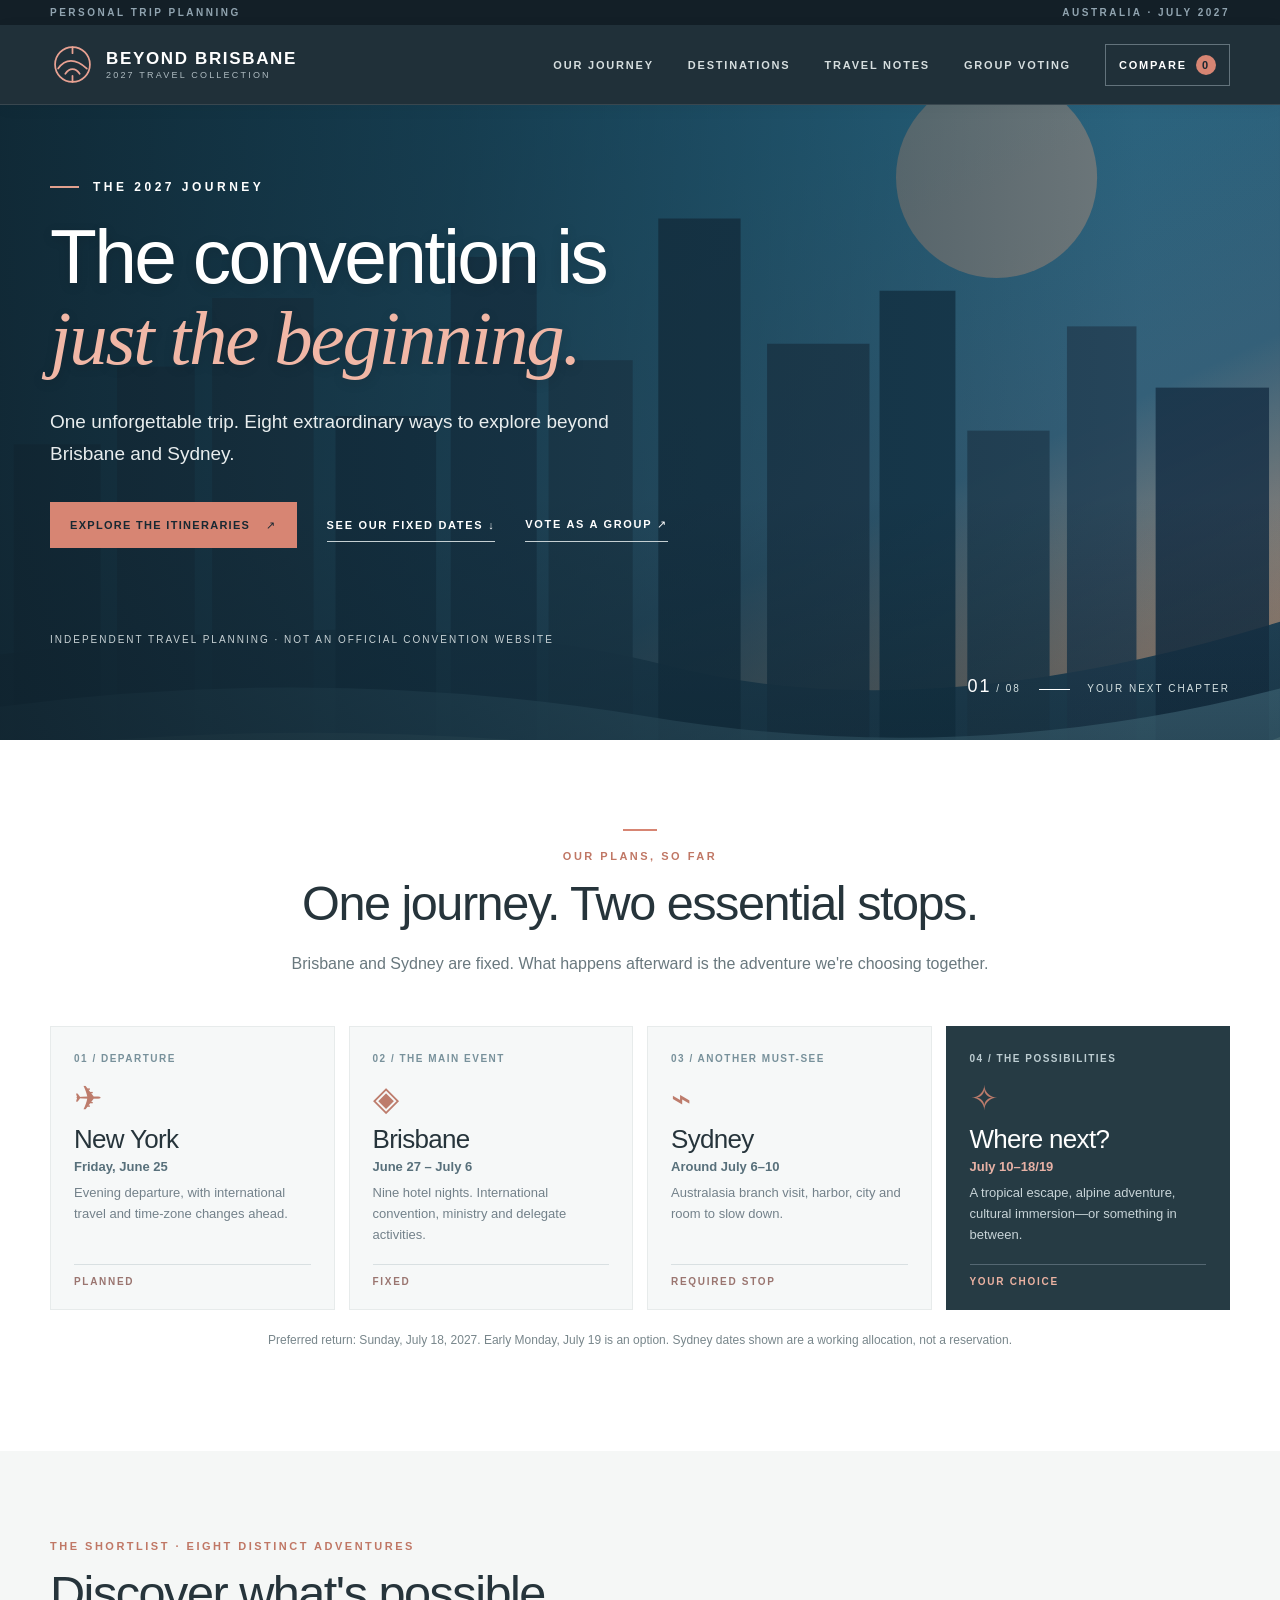
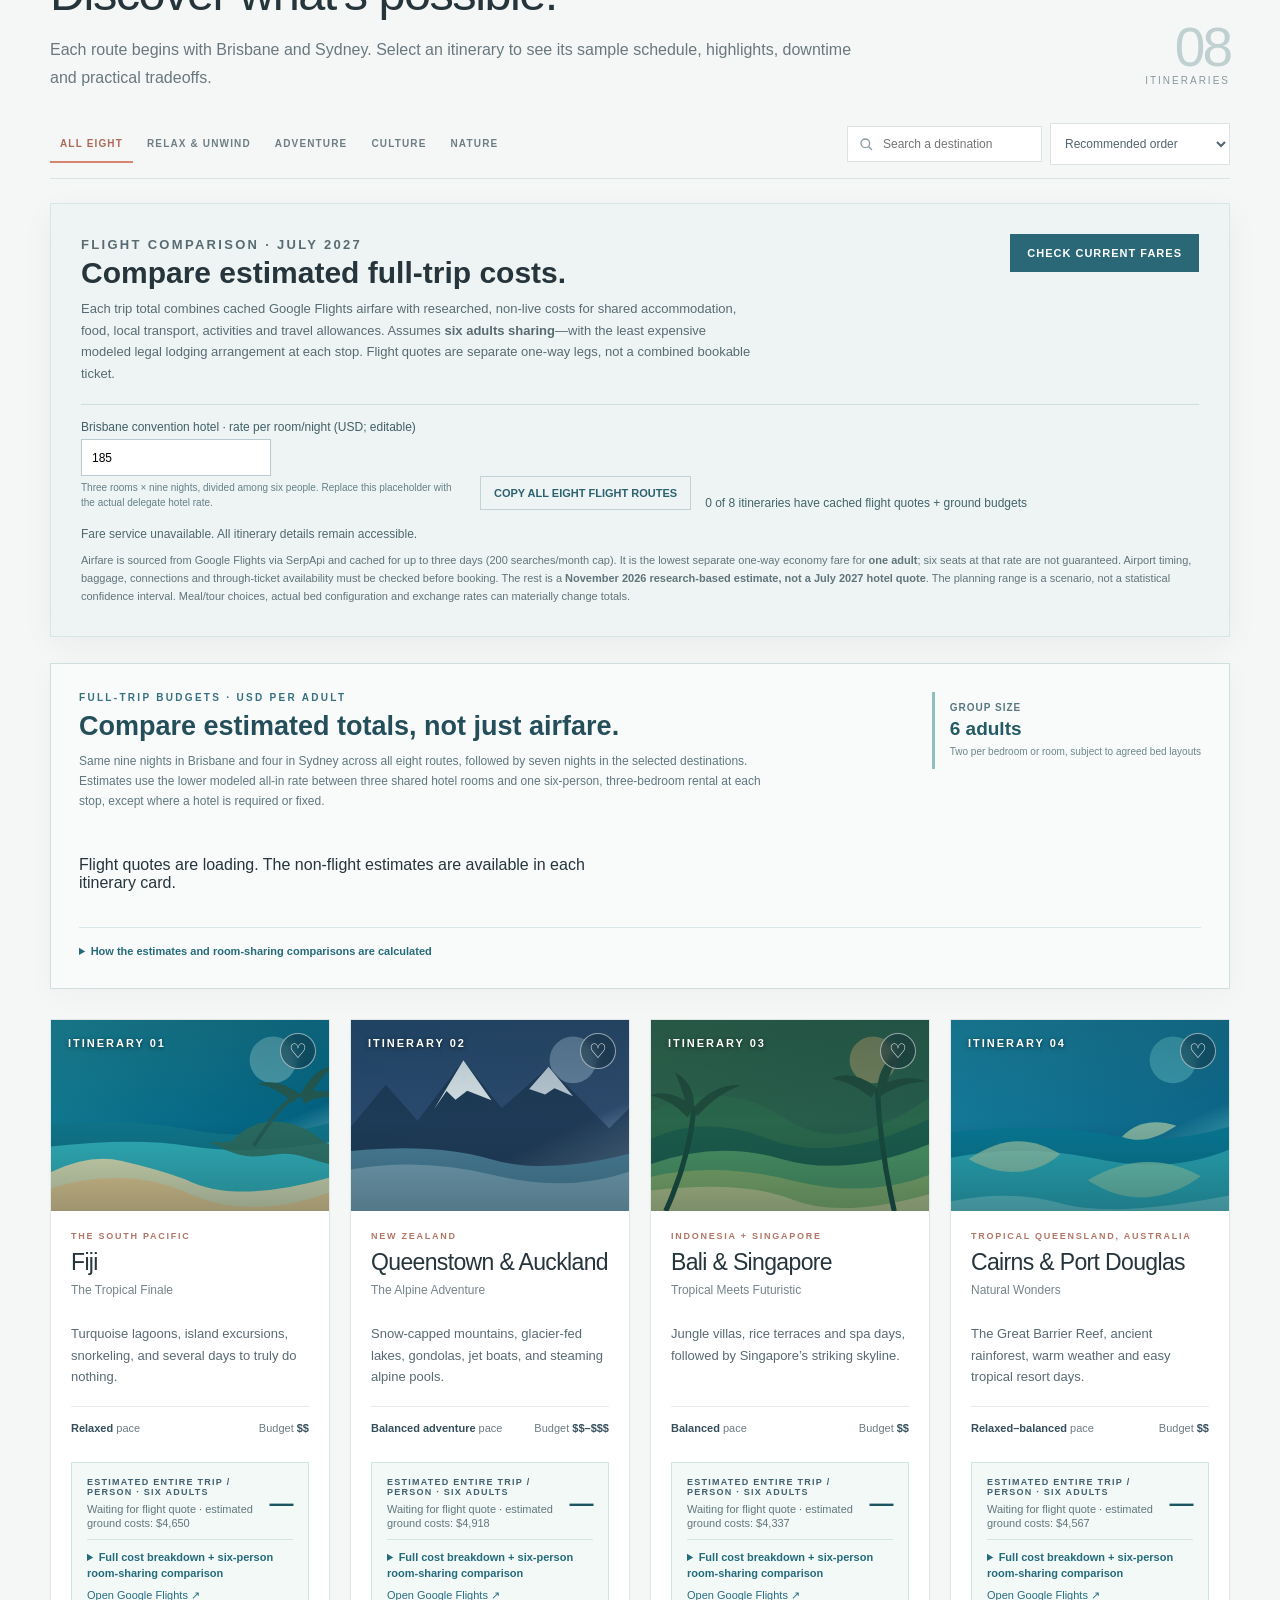
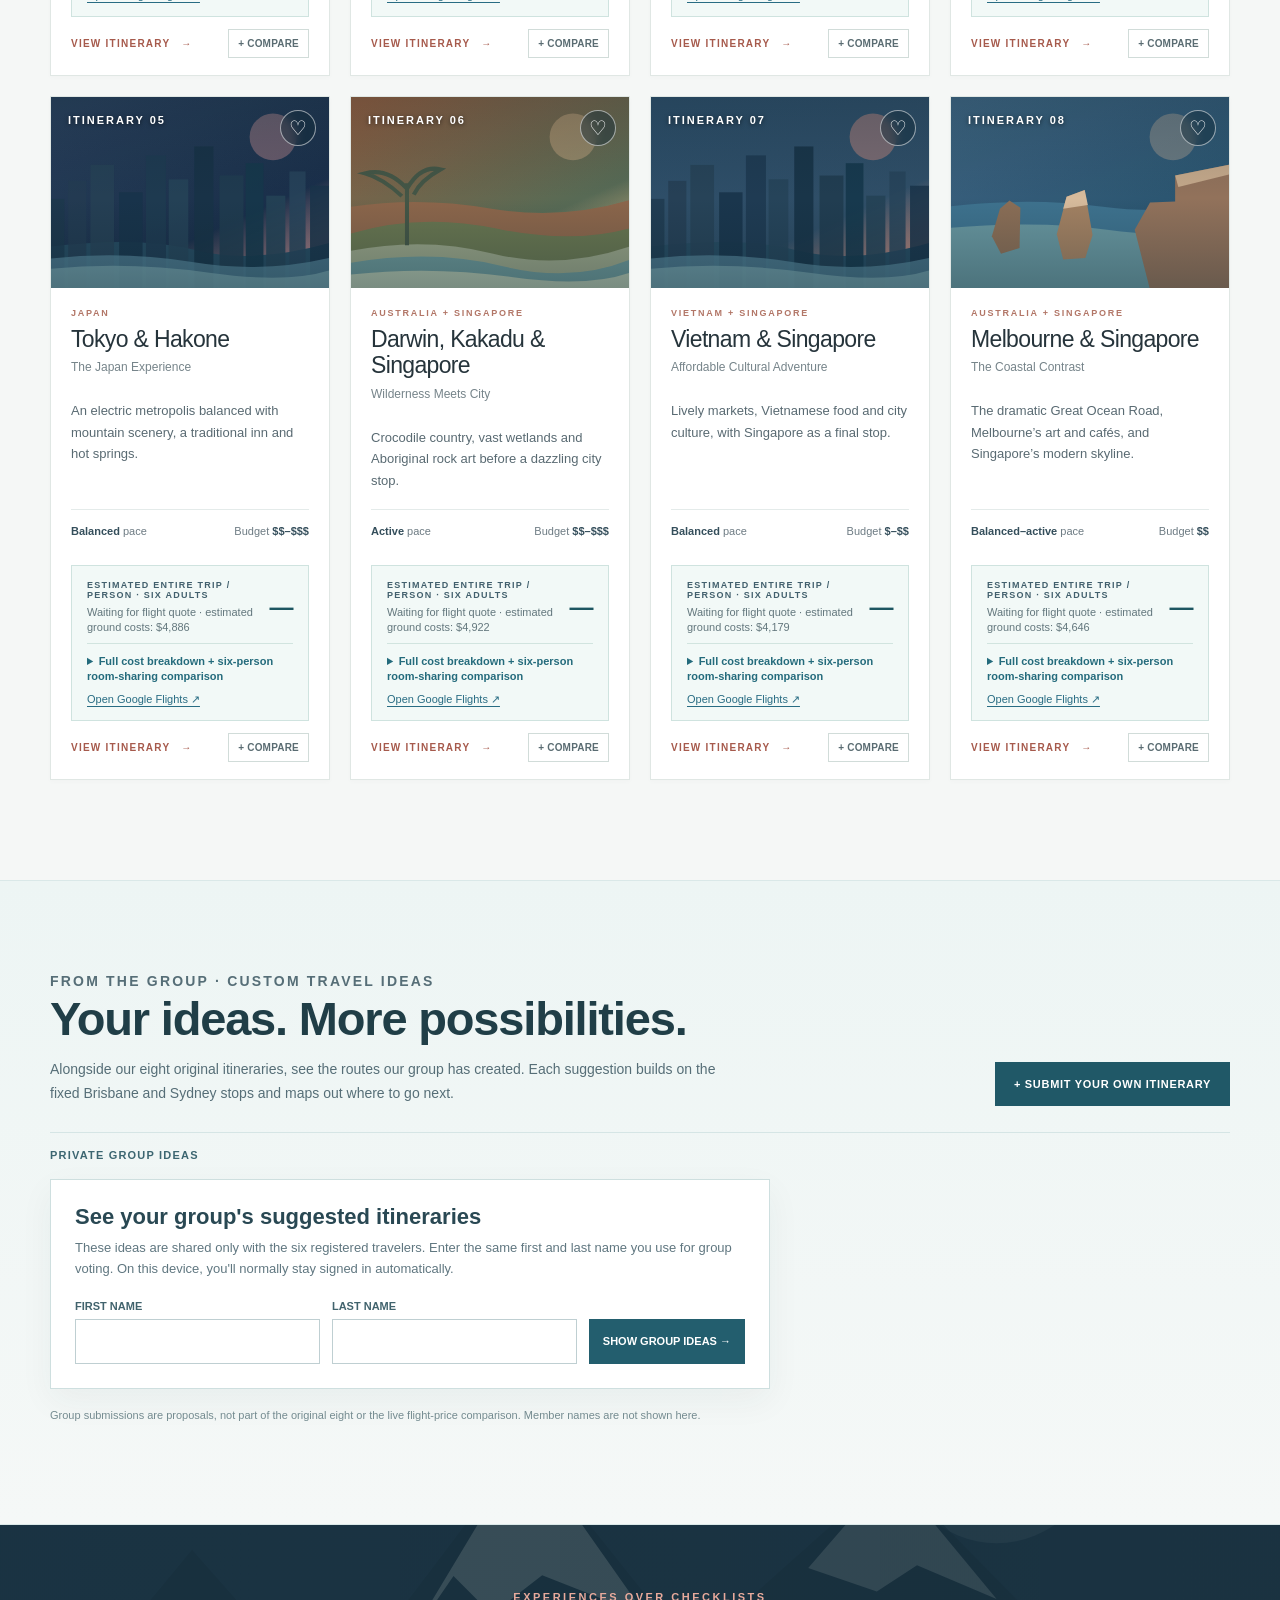
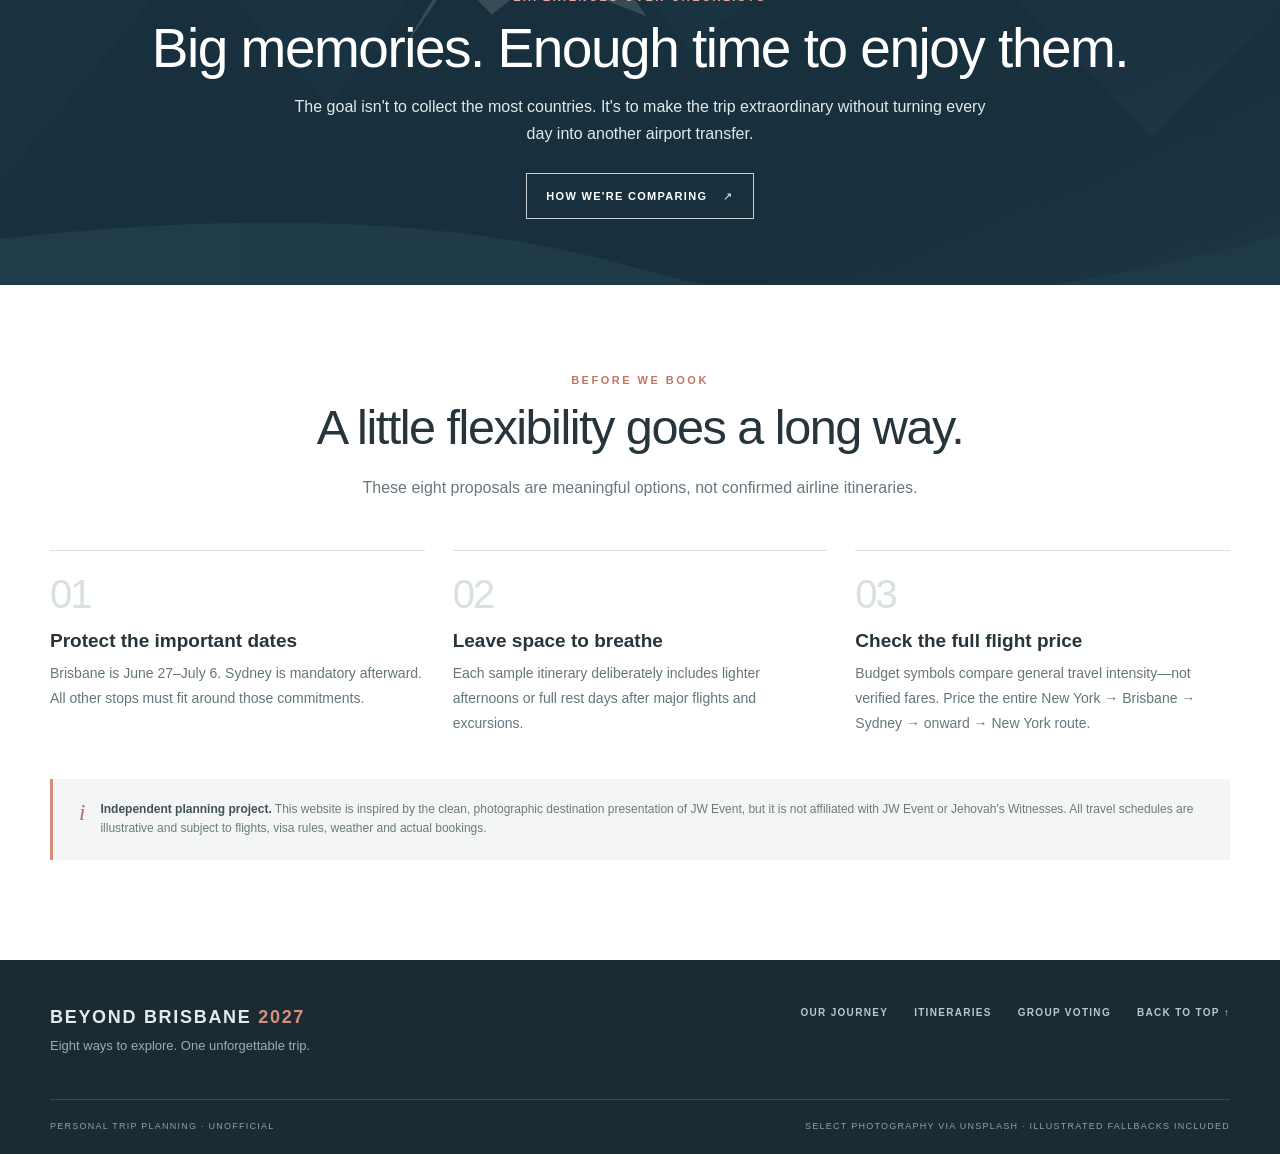
==== index.html @ 214b9e44 "Add complete trip totals to comparison and detail views, align accommodation assumptions" ====
<!doctype html>
<html lang="en">
<head>
  <meta charset="utf-8" />
  <meta name="viewport" content="width=device-width, initial-scale=1" />
  <meta name="description" content="Eight possible post-convention adventures for our Brisbane and Sydney 2027 trip." />
  <meta name="theme-color" content="#213039" />
  <title>Beyond Brisbane 2027 — Eight Ways to Explore</title>
  <style>
:root{--ink:#26343b;--ink2:#51616a;--muted:#72818a;--white:#fff;--cream:#f7f8f6;--line:#dfe5e4;--dark:#203039;--accent:#d78573;--accent-dark:#bd6b5b;--teal:#32758a;--shadow:0 12px 44px rgba(21,40,48,.09);font-family:'Segoe UI',Inter,Arial,sans-serif;color:var(--ink);background:#fff;font-size:16px;font-synthesis:none}
*,*::before,*::after{box-sizing:border-box}html{scroll-behavior:smooth;scroll-padding-top:100px}body{margin:0;min-width:320px}button,input,select{font:inherit}button{cursor:pointer}a{color:inherit;text-decoration:none}img{max-width:100%;display:block}button:focus-visible,a:focus-visible,input:focus-visible,select:focus-visible{outline:3px solid #f1b892;outline-offset:3px}button:disabled{cursor:not-allowed;opacity:.4}[hidden]{display:none!important}.sr-only{position:absolute;width:1px;height:1px;overflow:hidden;clip:rect(0,0,0,0);white-space:nowrap}.wrap{width:min(1180px,calc(100% - 72px));margin-inline:auto}.skip-link{position:absolute;left:-9999px;top:10px;z-index:200;padding:10px 16px;background:#fff}.skip-link:focus{left:16px}.eyebrow-bar{background:#131f27;color:#91a4b0;font-size:10px;letter-spacing:2.5px;font-weight:700;padding:7px max(36px,calc((100vw - 1180px)/2));display:flex;justify-content:space-between}.site-header{position:sticky;top:0;z-index:20;background:var(--dark);color:#fff;border-bottom:1px solid #ffffff1c;box-shadow:0 3px 15px #0000000c}.header-inner{height:79px;display:flex;align-items:center;justify-content:space-between;gap:30px}.brand{display:flex;gap:12px;align-items:center;min-width:max-content}.brand-mark{height:44px;width:44px;display:grid;place-items:center}.brand-mark svg{width:41px;height:41px;stroke:#e8a192;stroke-width:1.7;fill:none;stroke-linecap:round}.brand-words{display:flex;flex-direction:column;gap:4px;line-height:1}.brand-words strong{font-size:17px;letter-spacing:1.65px;font-weight:600}.brand-words small{font-size:9px;color:#aebbc1;letter-spacing:2.2px}.main-nav{display:flex;align-items:center;gap:34px}.main-nav a,.nav-compare{font-size:11px;letter-spacing:1.8px;font-weight:700;color:#d6dedf;white-space:nowrap}.main-nav a:hover,.nav-compare:hover{color:#fff}.nav-compare{border:1px solid #63737c;background:transparent;padding:10px 13px;color:#fff;display:flex;gap:9px;align-items:center}.nav-bubble{border-radius:99px;background:#d78573;color:#1b2730;font-size:11px;min-width:20px;height:20px;display:grid;place-items:center;padding:0 4px}.mobile-nav-toggle{display:none}.hero{min-height:635px;position:relative;overflow:hidden;background:#154b61;color:#fff;isolation:isolate;display:flex;align-items:center}.hero-art{position:absolute;inset:0;z-index:-3;background-image:url('[data-uri]');background-size:cover;background-position:center 53%}.hero-art::after{content:'';position:absolute;inset:0;background-image:url('https://images.unsplash.com/photo-1523482580672-f109ba8cb9be?auto=format&fit=crop&w=2200&q=85');background-size:cover;background-position:center 52%;opacity:.8}.hero-dimmer{position:absolute;z-index:-1;inset:0;background:linear-gradient(90deg,rgba(15,34,45,.9) 0%,rgba(17,43,57,.72) 36%,rgba(17,43,57,.10) 89%),linear-gradient(0deg,rgba(8,25,34,.38),transparent 38%)}.hero-content{padding:64px 0 84px}.hero-kicker{font-size:12px;letter-spacing:3.5px;font-weight:700;color:#fff;display:flex;gap:14px;align-items:center;margin-bottom:22px}.kicker-line{width:29px;height:2px;background:#e1a08e}.hero h1{font-weight:300;font-size:clamp(49px,6vw,85px);letter-spacing:-2.7px;line-height:1.06;margin:0 0 26px;max-width:940px;text-shadow:0 3px 12px #0002}.hero h1 em{color:#f1b7a6;font-family:Georgia,serif;font-weight:400;letter-spacing:-2.1px}.hero-content>p{font-size:19px;line-height:1.7;max-width:560px;color:#e8edee;margin:0 0 32px}.hero-actions{display:flex;gap:30px;align-items:center;flex-wrap:wrap}.button{display:inline-flex;align-items:center;justify-content:center;gap:16px;border-radius:0;border:1px solid transparent;min-height:46px;padding:15px 19px;font-weight:700;font-size:11px;letter-spacing:1.3px;line-height:1.2;transition:background .2s,border .2s,transform .2s}.button:hover{transform:translateY(-2px)}.button-accent{background:var(--accent);color:#182832}.button-accent:hover{background:#efa695}.text-link{border-bottom:1px solid #c5d0d3;padding:10px 0;font-size:11px;letter-spacing:1.7px;font-weight:700}.text-link:hover{color:#f5b2a0;border-color:#f5b2a0}.hero-small{font-size:10px;letter-spacing:2px;color:#c7d1d4;margin-top:86px}.hero-index{position:absolute;bottom:43px;right:max(36px,calc((100vw - 1180px)/2));font-size:10px;letter-spacing:2px;color:#d6e2e3}.hero-index span:first-child{font-size:18px;color:#fff}.hero-dash{display:inline-block;width:31px;height:1px;background:#fff;vertical-align:middle;margin:0 13px}.section-pad{padding:89px 0 100px}.section-intro{text-align:left;max-width:730px}.section-intro-center{text-align:center;margin:0 auto 48px}.mini-rule{display:block;width:34px;height:2px;background:var(--accent);margin:0 auto 19px}.overline{font-size:11px;letter-spacing:2.5px;color:#c07765;font-weight:800;margin:0 0 14px}.section-intro h2,.section-head h2,.feature-band h2,.compare-modal-top h2{font-size:clamp(30px,3.8vw,49px);line-height:1.15;letter-spacing:-1.5px;font-weight:360;margin:0 0 18px}.section-intro>p:last-child,.section-lead{font-size:16px;line-height:1.75;color:#69787e;margin:0}.journey-section{background:#fff}.journey-grid{display:grid;grid-template-columns:repeat(4,minmax(0,1fr));gap:14px}.journey-card{padding:26px 23px 22px;background:#f6f8f8;border:1px solid #e7ebeb;min-height:256px;display:flex;flex-direction:column;align-items:flex-start;position:relative}.journey-card-open{background:#263b44;color:#fff;border-color:#263b44}.journey-step{font-size:10px;letter-spacing:1.5px;font-weight:800;color:#78919b}.journey-card-open .journey-step{color:#bdcdd2}.journey-icon{font-family:Georgia,serif;font-size:34px;font-weight:400;color:#bd7c6c;margin-top:18px;line-height:1}.journey-card h3{font-size:26px;font-weight:450;letter-spacing:-.7px;margin:8px 0 4px}.journey-date{font-weight:700;color:#58707b;font-size:13px;margin:0 0 9px!important}.journey-card-open .journey-date{color:#e7b1a5}.journey-card>p:not(.journey-date){font-size:13px;line-height:1.6;margin:0 0 19px;color:#73818a}.journey-card-open>p:not(.journey-date){color:#c7d3d7}.journey-label{border-top:1px solid #d9e0e2;width:100%;padding-top:11px;margin-top:auto;font-size:10px;letter-spacing:1.7px;color:#9a7570;font-weight:800}.journey-card-open .journey-label{border-color:#546772;color:#ebb2a2}.journey-footnote{font-size:12px;color:#78868b;text-align:center;margin:21px 0 0;line-height:1.6}.destinations-section{background:#f5f7f6}.section-head{display:flex;align-items:end;justify-content:space-between;gap:30px;margin-bottom:31px}.section-head>div:first-child{max-width:810px}.section-head h2{margin-bottom:15px}.section-count{min-width:120px;text-align:right;padding-bottom:6px;display:flex;flex-direction:column}.section-count strong{font-size:55px;color:#c0d0d1;line-height:1;font-weight:300;letter-spacing:-3px}.section-count span{font-size:10px;letter-spacing:2px;color:#87999d}.filter-toolbar{display:flex;align-items:center;justify-content:space-between;gap:20px;margin-bottom:24px;padding-bottom:13px;border-bottom:1px solid #dce4e3}.filter-tabs{display:flex;gap:4px;align-items:center;flex-wrap:wrap}.filter{background:transparent;border:0;border-bottom:2px solid transparent;padding:12px 10px;font-size:10px;color:#6e7e86;font-weight:800;letter-spacing:1.15px}.filter:hover{color:#263d49}.filter.is-active{color:#ad695a;border-color:var(--accent)}.toolbar-right{display:flex;gap:8px;align-items:center}.search-wrap{display:flex;align-items:center;gap:7px;background:#fff;border:1px solid #dce3e2;padding:9px 10px;min-width:185px}.search-wrap svg{width:16px;height:16px;stroke:#8a9da5;fill:none;stroke-width:2}.search-wrap input{min-width:0;width:150px;border:0;outline:0;background:transparent;font-size:12px;color:#3d505b}.sort-wrap select{padding:12px 25px 12px 10px;border:1px solid #dce3e2;background:#fff;color:#52646d;font-size:12px;max-width:180px}.itinerary-grid{display:grid;grid-template-columns:repeat(4,minmax(0,1fr));gap:20px}.itinerary-card{border:1px solid #e0e7e4;background:#fff;box-shadow:0 2px 5px #26343b05;display:flex;flex-direction:column;transition:transform .22s,box-shadow .22s}.itinerary-card:hover{transform:translateY(-4px);box-shadow:var(--shadow)}.card-media{position:relative;height:191px;overflow:hidden;background:#31586c;cursor:pointer}.card-media img{width:100%;height:100%;object-fit:cover;transition:transform .55s}.itinerary-card:hover .card-media img{transform:scale(1.065)}.card-media::after{content:'';position:absolute;inset:0;background:linear-gradient(180deg,rgba(13,34,44,.20),transparent 53%,rgba(11,34,44,.3));pointer-events:none}.card-no{position:absolute;top:17px;left:17px;z-index:1;color:#fff;font-size:11px;letter-spacing:2px;font-weight:800;text-shadow:0 1px 4px #0009}.favorite-btn{position:absolute;z-index:2;top:13px;right:13px;width:36px;height:36px;border:1px solid #fff8;background:#142d3a70;color:#fff;display:grid;place-items:center;border-radius:50%;font-size:20px;line-height:1;backdrop-filter:blur(5px)}.favorite-btn:hover,.favorite-btn.is-fav{background:#d78573;color:#1c3037;border-color:#d78573}.card-body{padding:20px 20px 17px;flex:1;display:flex;flex-direction:column}.card-overline{font-size:9px;letter-spacing:1.75px;color:#b27667;font-weight:800;margin:0 0 8px}.card-body h3{font-size:23px;line-height:1.15;letter-spacing:-.65px;font-weight:500;margin:0 0 8px}.card-subtitle{font-size:12px;color:#76848a;margin:0 0 13px;min-height:27px}.card-desc{font-size:13px;line-height:1.65;color:#596a72;margin:0 0 18px;flex:1}.card-meta{display:flex;gap:10px;justify-content:space-between;align-items:center;border-top:1px solid #e4ebea;padding-top:15px;margin-bottom:16px;color:#6d7b83;font-size:11px}.card-meta strong{color:#344e5b}.card-bottom{display:flex;justify-content:space-between;gap:8px;align-items:center}.card-open{border:0;background:transparent;color:#a65a4c;font-size:10px;letter-spacing:1.25px;font-weight:800;padding:7px 0;text-align:left}.card-open span{display:inline-block;margin-left:7px;transition:transform .2s}.card-open:hover span{transform:translateX(4px)}.card-compare{background:transparent;border:1px solid #d1dcd9;padding:8px 9px;color:#5a6c72;font-size:10px;font-weight:750;letter-spacing:.2px}.card-compare.is-selected{background:#2b6874;border-color:#2b6874;color:#fff}.empty-state{padding:70px 20px;text-align:center;background:#fff}.empty-state h3{font-weight:500;font-size:24px}.empty-state p{color:#6c7a80}.button-outline-dark{border-color:#78909a;background:transparent;color:#243c45}.feature-band{background:#284653;position:relative;isolation:isolate;color:#fff;min-height:342px;display:flex;align-items:center;text-align:center;overflow:hidden}.feature-band::before{content:'';position:absolute;inset:0;z-index:-1;background-image:linear-gradient(90deg,rgba(23,46,57,.82),rgba(23,46,57,.85)),url('[data-uri]');background-size:cover;background-position:center 55%}.feature-band-inner{padding:66px 0}.feature-band .overline{color:#e8aa9c}.feature-band h2{font-size:clamp(32px,4.8vw,55px);margin-bottom:13px}.feature-band p:not(.overline){font-size:16px;line-height:1.7;color:#dfebeb;max-width:700px;margin:0 auto 26px}.button-outline-white{background:transparent;border-color:#c6d0d4;color:#fff}.button-outline-white:hover{background:#ffffff20}.planning-section{background:#fff}.planning-grid{display:grid;grid-template-columns:repeat(3,1fr);gap:28px;margin-bottom:42px}.planning-grid article{border-top:1px solid #d5e0df;padding-top:21px}.planning-no{font-size:40px;color:#d8e1e0;letter-spacing:-2px;font-weight:300}.planning-grid h3{font-size:19px;font-weight:600;margin:13px 0 9px}.planning-grid p{font-size:14px;line-height:1.8;color:#64767c;margin:0}.note-strip{background:#f4f6f5;padding:21px 26px;display:flex;align-items:flex-start;gap:15px;border-left:3px solid #d58d7d}.note-symbol{font-family:Georgia,serif;font-style:italic;font-size:23px;color:#ad7167}.note-strip p{margin:0;color:#6a7b7d;font-size:12px;line-height:1.65}.note-strip strong{color:#40515a}.site-footer{background:#1c2a32;color:#e2ecee;padding:47px 0 19px}.footer-inner{display:flex;justify-content:space-between;gap:20px;align-items:start;padding-bottom:46px}.footer-inner strong{font-size:18px;letter-spacing:1.7px}.footer-inner strong span{color:#d78f7d}.footer-inner p{color:#9aaeb7;font-size:13px;margin:10px 0 0}.footer-inner>div:last-child{display:flex;gap:26px;align-items:center}.footer-inner a{color:#b9c8ce;font-size:10px;letter-spacing:1.3px;font-weight:700}.footer-inner a:hover{color:#fff}.footer-bottom{border-top:1px solid #3b4a51;padding-top:19px;display:flex;justify-content:space-between;gap:15px;color:#8da2ad;font-size:9px;letter-spacing:1.25px;line-height:1.7}.compare-dock{position:fixed;z-index:15;bottom:0;left:0;right:0;background:#20313b;box-shadow:0 -7px 30px #0002;color:#fff}.compare-dock-inner{min-height:77px;display:flex;align-items:center;justify-content:space-between;gap:20px}.compare-dock-inner>div:first-child{display:flex;flex-direction:column;gap:5px}.compare-dock-label{font-size:9px;letter-spacing:1.5px;color:#aec4cd;font-weight:800}.compare-dock-inner strong{font-size:15px;font-weight:550}.compare-dock-actions{display:flex;align-items:center;gap:16px}.dock-clear{background:transparent;border:0;color:#d3dfe4;font-size:11px;letter-spacing:1.4px;font-weight:700}.compare-dock .button{min-height:42px}.modal-backdrop{position:fixed;inset:0;z-index:40;background:rgba(9,23,31,.81);display:flex;align-items:center;justify-content:center;padding:26px;backdrop-filter:blur(4px)}body.modal-open{overflow:hidden}.detail-modal,.comparison-modal{background:#fff;width:min(975px,100%);max-height:min(92vh,960px);overflow:auto;box-shadow:0 20px 90px #0006;scrollbar-color:#a3b7b9 #eef2f2}.detail-hero{height:275px;position:relative;background:#233e50;overflow:hidden;color:#fff}.detail-hero img{height:100%;width:100%;object-fit:cover}.detail-hero::after{content:'';position:absolute;inset:0;background:linear-gradient(0deg,rgba(13,35,44,.85),rgba(13,35,44,.14) 65%)}.detail-hero-text{position:absolute;bottom:29px;left:35px;right:40px;z-index:1}.detail-hero-text p{margin:0 0 10px;font-size:11px;letter-spacing:2.3px;font-weight:700;color:#dba89a}.detail-hero-text h2{font-weight:400;font-size:clamp(34px,5vw,49px);line-height:1.1;margin:0}.icon-button{width:42px;height:42px;border:0;background:#223a46;color:#fff;font-size:29px;display:grid;place-items:center;line-height:1}.detail-close{position:absolute;right:20px;top:20px;z-index:2;background:#213844be}.detail-inner{padding:34px 39px 39px}.detail-kicker{display:flex;align-items:center;gap:12px;color:#687c84;letter-spacing:1.5px;font-size:11px;font-weight:700;margin-bottom:12px}.detail-kicker span{color:#b87363}.detail-intro{font-size:16px;line-height:1.8;color:#52636b;max-width:780px;margin:0 0 23px}.detail-stats{display:grid;grid-template-columns:repeat(4,minmax(0,1fr));gap:0;border-top:1px solid #dfe6e5;border-bottom:1px solid #dfe6e5;margin-bottom:28px}.detail-stat{padding:17px 11px 17px 0;border-right:1px solid #dfe6e5}.detail-stat:not(:first-child){padding-left:18px}.detail-stat:last-child{border:0}.detail-stat small{font-size:10px;letter-spacing:1.2px;color:#718087;display:block;margin-bottom:7px;font-weight:750}.detail-stat strong{font-size:14px;font-weight:600}.detail-section-title{font-size:22px;font-weight:500;margin:32px 0 17px}.detail-schedule{display:flex;flex-direction:column;gap:0;border-top:1px solid #e7edeb}.detail-day{display:grid;grid-template-columns:155px 1fr;gap:25px;padding:15px 0;border-bottom:1px solid #e7edeb;align-items:start}.detail-day span{font-size:13px;color:#b07868;font-weight:700}.detail-day p{font-size:14px;color:#5c6c74;margin:0;line-height:1.65}.detail-columns{display:grid;grid-template-columns:1fr 1fr;gap:28px}.detail-columns h4{font-size:13px;letter-spacing:1.4px;color:#44616a;margin:0 0 12px}.detail-columns ul{padding-left:18px;margin:0;color:#64757a;font-size:13px;line-height:1.75}.detail-actions{border-top:1px solid #e4ebe9;margin-top:28px;padding-top:23px;display:flex;flex-wrap:wrap;align-items:center;gap:12px}.detail-secondary{border:1px solid #b7c8ca;color:#46606a;background:#fff}.detail-disclaimer{font-size:11px;line-height:1.55;color:#829197;margin:18px 0 0}.comparison-modal{padding:30px 35px 35px;max-width:1050px}.compare-modal-top{display:flex;justify-content:space-between;align-items:start;gap:20px;margin-bottom:15px}.compare-modal-top h2{font-size:35px}.comparison-scroll{overflow-x:auto}.comparison-table{border-collapse:collapse;width:100%;table-layout:fixed;min-width:490px}.comparison-table th,.comparison-table td{border-bottom:1px solid #dde6e5;text-align:left;padding:14px;vertical-align:top}.comparison-table th{background:#edf3f3;font-size:13px}.comparison-table td{color:#5e7178;font-size:13px;line-height:1.6}.comparison-table td:first-child,.comparison-table th:first-child{width:150px;font-weight:700;color:#425761}.comparison-table th:not(:first-child){font-size:17px;color:#324a56;font-weight:600}.comparison-table .compare-thumb{display:block;width:100%;height:95px;object-fit:cover;margin-bottom:10px}.comparison-hint{color:#6a7b82;line-height:1.7;font-size:14px}.compare-modal-actions{display:flex;gap:12px;flex-wrap:wrap;margin-top:24px}.toast{position:fixed;z-index:100;bottom:24px;right:24px;background:#243c47;color:#fff;padding:14px 18px;box-shadow:0 8px 35px #0003;font-size:13px;opacity:0;transform:translateY(15px);pointer-events:none;transition:opacity .2s,transform .2s;max-width:320px}.toast.is-visible{opacity:1;transform:translateY(0)}
@media(max-width:1200px){.itinerary-grid{grid-template-columns:repeat(3,minmax(0,1fr))}.main-nav{gap:20px}.filter-toolbar{align-items:flex-start;flex-direction:column}.toolbar-right{width:100%}.search-wrap{flex:1}.search-wrap input{width:100%}}
@media(max-width:860px){.wrap{width:min(100% - 40px,1180px)}.eyebrow-bar{padding-inline:20px}.header-inner{height:69px}.brand-words strong{font-size:14px}.brand-words small{font-size:8px}.mobile-nav-toggle{display:flex;border:1px solid #546772;background:transparent;flex-direction:column;gap:5px;padding:11px}.mobile-nav-toggle span{display:block;width:21px;height:2px;background:#fff}.main-nav{display:none;position:absolute;top:69px;left:0;right:0;padding:18px 20px 23px;background:#23343e;box-shadow:0 15px 25px #0003;align-items:stretch;flex-direction:column;gap:0}.main-nav.is-open{display:flex}.main-nav a,.main-nav button{padding:17px 11px;border-bottom:1px solid #ffffff25;text-align:left}.nav-compare{display:block;border:0;border-bottom:1px solid #ffffff25}.nav-bubble{display:inline-grid;margin-left:7px}.hero{min-height:590px}.hero-small{margin-top:50px}.hero-index{display:none}.journey-grid{grid-template-columns:repeat(2,1fr)}.itinerary-grid{grid-template-columns:repeat(2,minmax(0,1fr))}.planning-grid{gap:17px}.planning-grid article{padding-right:9px}.footer-inner{flex-direction:column;gap:30px}.footer-inner>div:last-child{gap:20px}}
@media(max-width:580px){.wrap{width:calc(100% - 32px)}.eyebrow-bar{font-size:8px;letter-spacing:1.3px;padding-inline:16px}.site-header .brand-mark{height:37px;width:37px}.brand-mark svg{width:36px;height:36px}.brand-words strong{font-size:13px;letter-spacing:.9px}.brand-words small{font-size:7px;letter-spacing:1.45px}.hero{min-height:605px}.hero-content{padding:58px 0 68px}.hero h1{font-size:51px;letter-spacing:-1.8px}.hero h1 em{letter-spacing:-1.7px}.hero-content>p{font-size:16px}.hero-actions{align-items:flex-start;flex-direction:column;gap:15px}.hero-small{font-size:9px;line-height:1.5;margin-top:48px}.section-pad{padding:65px 0 75px}.journey-grid{grid-template-columns:1fr;gap:10px}.journey-card{min-height:0;padding:22px}.journey-icon{margin-top:9px}.journey-label{margin-top:12px}.section-head{align-items:start}.section-count{min-width:auto}.section-count strong{font-size:38px}.section-count span{font-size:8px}.section-intro h2,.section-head h2{font-size:34px}.filter-tabs{gap:0}.filter{padding:12px 8px;font-size:9px}.toolbar-right{flex-direction:column;align-items:stretch}.sort-wrap select{max-width:none;width:100%}.itinerary-grid{grid-template-columns:1fr;gap:15px}.card-media{height:232px}.card-body{padding:21px}.feature-band{min-height:320px}.feature-band h2{font-size:35px}.planning-grid{grid-template-columns:1fr;gap:18px}.footer-bottom{flex-direction:column}.compare-dock-inner{min-height:84px}.compare-dock-inner strong{font-size:12px}.compare-dock .button{font-size:10px;padding:10px 9px;min-height:42px}.dock-clear{font-size:9px}.compare-dock-actions{gap:8px}.modal-backdrop{padding:0}.detail-modal,.comparison-modal{max-height:100dvh;height:100dvh;width:100%}.detail-hero{height:252px}.detail-hero-text{bottom:20px;left:20px;right:20px}.detail-inner{padding:24px 20px 55px}.detail-stats{grid-template-columns:repeat(2,1fr)}.detail-stat:nth-child(2){border-right:0}.detail-stat:nth-child(-n+2){border-bottom:1px solid #dfe6e5}.detail-stat:nth-child(3){padding-left:0}.detail-day{grid-template-columns:100px 1fr;gap:12px}.detail-columns{grid-template-columns:1fr}.comparison-modal{padding:23px 16px}.compare-modal-top h2{font-size:29px}.footer-inner>div:last-child{flex-wrap:wrap}}
@media(prefers-reduced-motion:reduce){*,*::before,*::after{scroll-behavior:auto!important;transition:none!important;animation:none!important}}

  </style>

<link rel="stylesheet" href="flight-prices.css?v=2" />
  <link rel="stylesheet" href="community-itineraries.css?v=1" />
</head>
<body>
  <a class="skip-link" href="#itineraries">Skip to itineraries</a>
  <div class="eyebrow-bar"><span>PERSONAL TRIP PLANNING</span><span>AUSTRALIA · JULY 2027</span></div>
  <header class="site-header" id="top">
    <div class="header-inner wrap">
      <a href="#top" class="brand" aria-label="Beyond Brisbane home">
        <span class="brand-mark" aria-hidden="true"><svg viewBox="0 0 40 40"><circle cx="20" cy="20" r="17"/><path d="M6 24c7-10 17-10 28 0M13 29c4-6 10-6 14 0"/><path d="M20 3v6M20 31v6"/></svg></span>
        <span class="brand-words"><strong>BEYOND BRISBANE</strong><small>2027 TRAVEL COLLECTION</small></span>
      </a>
      <button class="mobile-nav-toggle" id="navToggle" aria-expanded="false" aria-controls="mainNav" aria-label="Open navigation"><span></span><span></span><span></span></button>
      <nav class="main-nav" id="mainNav" aria-label="Main navigation">
        <a href="#journey">OUR JOURNEY</a>
        <a href="#itineraries">DESTINATIONS</a>
        <a href="#planning">TRAVEL NOTES</a>
        <a href="group.html">GROUP VOTING</a>
        <button class="nav-compare" id="headerCompare" type="button" aria-label="Open itinerary comparison">COMPARE <span class="nav-bubble" id="navCount">0</span></button>
      </nav>
    </div>
  </header>

  <main>
    <section class="hero" aria-labelledby="hero-title">
      <div class="hero-art" aria-hidden="true"></div>
      <div class="hero-dimmer" aria-hidden="true"></div>
      <div class="hero-content wrap">
        <div class="hero-kicker"><span class="kicker-line"></span> THE 2027 JOURNEY</div>
        <h1 id="hero-title">The convention is<br/><em>just the beginning.</em></h1>
        <p>One unforgettable trip. Eight extraordinary ways to explore beyond Brisbane and Sydney.</p>
        <div class="hero-actions"><a class="button button-accent" href="#itineraries">EXPLORE THE ITINERARIES <span aria-hidden="true">↗</span></a><a class="text-link" href="#journey">SEE OUR FIXED DATES <span aria-hidden="true">↓</span></a><a class="text-link" href="group.html">VOTE AS A GROUP <span aria-hidden="true">↗</span></a></div>
        <div class="hero-small">INDEPENDENT TRAVEL PLANNING · NOT AN OFFICIAL CONVENTION WEBSITE</div>
      </div>
      <div class="hero-index" aria-hidden="true"><span>01</span> / 08 <span class="hero-dash"></span> YOUR NEXT CHAPTER</div>
    </section>

    <section class="journey-section section-pad" id="journey" aria-labelledby="journey-title">
      <div class="wrap">
        <div class="section-intro section-intro-center"><span class="mini-rule"></span><p class="overline">OUR PLANS, SO FAR</p><h2 id="journey-title">One journey. Two essential stops.</h2><p>Brisbane and Sydney are fixed. What happens afterward is the adventure we're choosing together.</p></div>
        <div class="journey-grid">
          <article class="journey-card is-fixed"><span class="journey-step">01 / DEPARTURE</span><div class="journey-icon">✈</div><h3>New York</h3><p class="journey-date">Friday, June 25</p><p>Evening departure, with international travel and time-zone changes ahead.</p><span class="journey-label">PLANNED</span></article>
          <article class="journey-card is-fixed"><span class="journey-step">02 / THE MAIN EVENT</span><div class="journey-icon">◈</div><h3>Brisbane</h3><p class="journey-date">June 27 – July 6</p><p>Nine hotel nights. International convention, ministry and delegate activities.</p><span class="journey-label">FIXED</span></article>
          <article class="journey-card is-fixed"><span class="journey-step">03 / ANOTHER MUST-SEE</span><div class="journey-icon">⌁</div><h3>Sydney</h3><p class="journey-date">Around July 6–10</p><p>Australasia branch visit, harbor, city and room to slow down.</p><span class="journey-label">REQUIRED STOP</span></article>
          <article class="journey-card journey-card-open"><span class="journey-step">04 / THE POSSIBILITIES</span><div class="journey-icon">✧</div><h3>Where next?</h3><p class="journey-date">July 10–18/19</p><p>A tropical escape, alpine adventure, cultural immersion—or something in between.</p><span class="journey-label">YOUR CHOICE</span></article>
        </div>
        <p class="journey-footnote">Preferred return: Sunday, July 18, 2027. Early Monday, July 19 is an option. Sydney dates shown are a working allocation, not a reservation.</p>
      </div>
    </section>

    <section class="destinations-section section-pad" id="itineraries" aria-labelledby="destinations-title">
      <div class="wrap">
        <div class="section-head">
          <div><p class="overline">THE SHORTLIST · EIGHT DISTINCT ADVENTURES</p><h2 id="destinations-title">Discover what's possible.</h2><p class="section-lead">Each route begins with Brisbane and Sydney. Select an itinerary to see its sample schedule, highlights, downtime and practical tradeoffs.</p></div>
          <div class="section-count"><strong id="visibleCount">08</strong><span>ITINERARIES</span></div>
        </div>
        <div class="filter-toolbar" role="group" aria-label="Filter itineraries">
          <div class="filter-tabs" id="filterTabs">
            <button type="button" class="filter is-active" data-filter="all" aria-pressed="true">ALL EIGHT</button>
            <button type="button" class="filter" data-filter="relax" aria-pressed="false">RELAX & UNWIND</button>
            <button type="button" class="filter" data-filter="adventure" aria-pressed="false">ADVENTURE</button>
            <button type="button" class="filter" data-filter="culture" aria-pressed="false">CULTURE</button>
            <button type="button" class="filter" data-filter="nature" aria-pressed="false">NATURE</button>
          </div>
          <div class="toolbar-right"><label class="search-wrap"><span class="sr-only">Search itineraries</span><svg viewBox="0 0 24 24" aria-hidden="true"><circle cx="11" cy="11" r="6.5"/><path d="m16 16 5 5"/></svg><input id="searchInput" type="search" placeholder="Search a destination" autocomplete="off" /></label><label class="sort-wrap"><span class="sr-only">Sort itineraries</span><select id="sortSelect"><option value="recommended">Recommended order</option><option value="fare">Lowest airfare first</option><option value="total">Lowest total trip estimate first</option><option value="cost">Lower budget first</option><option value="pace">Most relaxed first</option><option value="alpha">A to Z</option></select></label></div>
        </div>
<section id="fareHub" class="bb-price-panel" aria-labelledby="fareHubTitle">
  <div class="bb-price-head">
   <div>
    <p class="bb-price-overline">Flight comparison · July 2027</p>
    <h3 id="fareHubTitle">Compare estimated full-trip costs.</h3>
    <p>Each trip total combines cached Google Flights airfare with researched, non-live costs for shared accommodation, food, local transport, activities and travel allowances. Assumes <strong>six adults sharing</strong>—with the least expensive modeled legal lodging arrangement at each stop. Flight quotes are separate one-way legs, not a combined bookable ticket.</p>
   </div>
   <button class="bb-refresh" id="bbRefresh" type="button">CHECK CURRENT FARES</button>
  </div>
  <div class="bb-price-controls">
    <label for="bbConventionRate">Brisbane convention hotel · rate per room/night (USD; editable)
      <input id="bbConventionRate" type="number" min="0" max="2500" step="5" value="185" aria-describedby="bbConventionHelp">
      <small id="bbConventionHelp">Three rooms × nine nights, divided among six people. Replace this placeholder with the actual delegate hotel rate.</small>
    </label>
    <button class="bb-copy" id="bbCopyRoutes" type="button">COPY ALL EIGHT FLIGHT ROUTES</button>
    <span id="bbPriceCount" style="font-size:12px;color:#42646a"></span>
  </div>
  <p id="bbQuoteStatus" class="bb-price-status" role="status">Checking fare-service connection…</p>
  <p class="bb-price-footnote">Airfare is sourced from Google Flights via SerpApi and cached for up to three days (200 searches/month cap). It is the lowest separate one-way economy fare for <strong>one adult</strong>; six seats at that rate are not guaranteed. Airport timing, baggage, connections and through-ticket availability must be checked before booking. The rest is a <strong>November 2026 research-based estimate, not a July 2027 hotel quote</strong>. The planning range is a scenario, not a statistical confidence interval. Meal/tour choices, actual bed configuration and exchange rates can materially change totals.</p>
 </section>
        <section id="budgetOverview" class="bb-budget-overview" aria-labelledby="bbBudgetTitle">
          <div class="bb-budget-overview-head">
            <div>
              <p class="bb-price-overline">FULL-TRIP BUDGETS · USD PER ADULT</p>
              <h3 id="bbBudgetTitle">Compare estimated totals, not just airfare.</h3>
              <p>Same nine nights in Brisbane and four in Sydney across all eight routes, followed by seven nights in the selected destinations. Estimates use the lower modeled all-in rate between three shared hotel rooms and one six-person, three-bedroom rental at each stop, except where a hotel is required or fixed.</p>
            </div>
            <div class="bb-budget-side">GROUP SIZE <strong>6 adults</strong><small>Two per bedroom or room, subject to agreed bed layouts</small></div>
          </div>
          <div id="bbBudgetLeaderboard" class="bb-budget-leaderboard" aria-live="polite">
            <p>Loading the current flight-price totals…</p>
          </div>
          <details class="bb-methodology">
            <summary>How the estimates and room-sharing comparisons are calculated</summary>
            <p><strong>Lodging:</strong> At each location, compare the modeled full cost of three hotel rooms for six people (three rooms × nightly rate × nights, plus an assumed 12% for hotel taxes/fees) with a three-bedroom rental for six (whole-unit nightly target × nights + estimated cleaning/service charges). Use the lower modeled total divided by six, preferring hotels when rental savings are under 5% to avoid questionable cleaning-fee differences. Rentals are only included when plausibly legal; Singapore uses hotels, and Brisbane stays with the convention hotel. These are modeled targets, <strong>not verified properties or July 2027 rate quotes</strong>. Confirm six-adult occupancy, bed arrangements, location, taxes and fees before booking.</p>
            <p><strong>Other costs:</strong> Destination-based daily meal and local travel budgets plus itinerary-specific excursions, airport transfers, insurance, checked baggage, travel-day meals and entry allowances. Add a 10% buffer to estimated ground expenses. Flights retain the live-feed cached price; the displayed scenario range assumes ground costs approximately 15% lower to 30% higher and fares up to 40% higher than the lowest returned separate legs.</p>
            <p><strong>Research benchmarks:</strong>
              <a href="https://www.budgetyourtrip.com/australia/brisbane/" target="_blank" rel="noopener noreferrer">Brisbane</a> ·
              <a href="https://www.budgetyourtrip.com/Australia/Sydney" target="_blank" rel="noopener noreferrer">Sydney</a> ·
              <a href="https://www.budgetyourtrip.com/fiji" target="_blank" rel="noopener noreferrer">Fiji</a> ·
              <a href="https://www.queenstownnz.co.nz/stories/post/queenstown-accommodation-faqs/" target="_blank" rel="noopener noreferrer">Queenstown</a> ·
              <a href="https://balinsky.info/en/knowledge/bali-villa-rental-rates-by-area-2026" target="_blank" rel="noopener noreferrer">3-bedroom Bali villas</a> ·
              <a href="https://www.budgetyourtrip.com/australia/cairns" target="_blank" rel="noopener noreferrer">Cairns</a> ·
              <a href="https://www.budgetyourtrip.com/Japan/tokyo" target="_blank" rel="noopener noreferrer">Tokyo</a> ·
              <a href="https://www.budgetyourtrip.com/Singapore" target="_blank" rel="noopener noreferrer">Singapore</a> ·
              <a href="https://www.budgetyourtrip.com/australia/darwin/" target="_blank" rel="noopener noreferrer">Darwin</a> ·
              <a href="https://www.budgetyourtrip.com/Vietnam" target="_blank" rel="noopener noreferrer">Vietnam</a> ·
              <a href="https://www.budgetyourtrip.com/australia/melbourne" target="_blank" rel="noopener noreferrer">Melbourne</a> ·
              <a href="https://www.nerdwallet.com/travel/learn/are-airbnbs-more-cost-effective-than-hotels" target="_blank" rel="noopener noreferrer">Six-person accommodation comparison</a> ·
              <a href="https://www.ura.gov.sg/guidelines/property-and-business-owners/property/short-term-accommodation/" target="_blank" rel="noopener noreferrer">Singapore rental restrictions</a>.
            </p>
            <p>Benchmarks collected November 4, 2026. July 2027 lodging availability and official convention hotel rates are not verified. Some itinerary narrative transfer dates differ from the flight-search dates; the cost model follows the flight-search legs. No automatic prices are estimated for custom group-submitted itineraries.</p>
          </details>
        </section>
        <div class="itinerary-grid" id="itineraryGrid" aria-live="polite"></div>
        <div class="empty-state" id="emptyState" hidden><h3>No itineraries found</h3><p>Try another destination or remove a filter.</p><button type="button" class="button button-outline-dark" id="resetFilters">SHOW ALL EIGHT</button></div>
      </div>
    </section>

    <section class="community-section section-pad" id="communityItineraries" aria-labelledby="communityTitle">
      <div class="wrap">
        <div class="community-header">
          <div class="community-header-copy">
            <p class="community-eyebrow">FROM THE GROUP · CUSTOM TRAVEL IDEAS</p>
            <h2 id="communityTitle">Your ideas. More possibilities.</h2>
            <p>Alongside our eight original itineraries, see the routes our group has created. Each suggestion builds on the fixed Brisbane and Sydney stops and maps out where to go next.</p>
          </div>
          <a class="community-add-link" href="group.html#suggestions">+ SUBMIT YOUR OWN ITINERARY</a>
        </div>
        <div class="community-actions">
          <span id="communityCount" class="community-count">PRIVATE GROUP IDEAS</span>
          <div id="communityMemberTools" class="community-tools" hidden>
            <button type="button" id="communityRefresh" class="community-text-button">REFRESH SUGGESTIONS</button>
            <button type="button" id="communityChangeMember" class="community-text-button">CHANGE MEMBER</button>
          </div>
        </div>
        <div id="communityGate" class="community-gate" hidden>
          <h3>See your group's suggested itineraries</h3>
          <p>These ideas are shared only with the six registered travelers. Enter the same first and last name you use for group voting. On this device, you'll normally stay signed in automatically.</p>
          <form id="communityLoginForm" class="community-login">
            <label for="communityFirstName">FIRST NAME
              <input id="communityFirstName" name="first" type="text" autocomplete="given-name" autocapitalize="characters" maxlength="70" required>
            </label>
            <label for="communityLastName">LAST NAME
              <input id="communityLastName" name="last" type="text" autocomplete="family-name" autocapitalize="characters" maxlength="70" required>
            </label>
            <button id="communityLoginButton" type="submit">SHOW GROUP IDEAS →</button>
          </form>
        </div>
        <div id="communityCards" class="community-cards" aria-live="polite" hidden></div>
        <p id="communityStatus" class="community-status" role="status" aria-live="polite">Checking group access…</p>
        <p class="community-privacy">Group submissions are proposals, not part of the original eight or the live flight-price comparison. Member names are not shown here.</p>
      </div>
    </section>

    <section class="feature-band" aria-label="Trip philosophy"><div class="wrap feature-band-inner"><p class="overline">EXPERIENCES OVER CHECKLISTS</p><h2>Big memories. Enough time to enjoy them.</h2><p>The goal isn't to collect the most countries. It's to make the trip extraordinary without turning every day into another airport transfer.</p><a href="#planning" class="button button-outline-white">HOW WE'RE COMPARING <span aria-hidden="true">↗</span></a></div></section>

    <section class="planning-section section-pad" id="planning" aria-labelledby="planning-title">
      <div class="wrap"><div class="section-intro section-intro-center"><p class="overline">BEFORE WE BOOK</p><h2 id="planning-title">A little flexibility goes a long way.</h2><p>These eight proposals are meaningful options, not confirmed airline itineraries.</p></div>
        <div class="planning-grid">
          <article><div class="planning-no">01</div><h3>Protect the important dates</h3><p>Brisbane is June 27–July 6. Sydney is mandatory afterward. All other stops must fit around those commitments.</p></article>
          <article><div class="planning-no">02</div><h3>Leave space to breathe</h3><p>Each sample itinerary deliberately includes lighter afternoons or full rest days after major flights and excursions.</p></article>
          <article><div class="planning-no">03</div><h3>Check the full flight price</h3><p>Budget symbols compare general travel intensity—not verified fares. Price the entire New York → Brisbane → Sydney → onward → New York route.</p></article>
        </div>
        <div class="note-strip"><span class="note-symbol">i</span><p><strong>Independent planning project.</strong> This website is inspired by the clean, photographic destination presentation of JW Event, but it is not affiliated with JW Event or Jehovah's Witnesses. All travel schedules are illustrative and subject to flights, visa rules, weather and actual bookings.</p></div>
      </div>
    </section>
  </main>

  <footer class="site-footer"><div class="wrap footer-inner"><div><strong>BEYOND BRISBANE <span>2027</span></strong><p>Eight ways to explore. One unforgettable trip.</p></div><div><a href="#journey">OUR JOURNEY</a><a href="#itineraries">ITINERARIES</a><a href="group.html">GROUP VOTING</a><a href="#top">BACK TO TOP ↑</a></div></div><div class="wrap footer-bottom"><span>PERSONAL TRIP PLANNING · UNOFFICIAL</span><span>SELECT PHOTOGRAPHY VIA UNSPLASH · ILLUSTRATED FALLBACKS INCLUDED</span></div></footer>

  <div class="compare-dock" id="compareDock" aria-live="polite" hidden><div class="wrap compare-dock-inner"><div><span class="compare-dock-label">YOUR COMPARISON</span><strong id="dockCount">0 itineraries selected</strong></div><div class="compare-dock-actions"><button type="button" id="clearCompare" class="dock-clear">CLEAR</button><button type="button" class="button button-accent" id="dockCompare">COMPARE ROUTES <span aria-hidden="true">↗</span></button></div></div></div>

  <div class="modal-backdrop" id="detailBackdrop" hidden><div class="detail-modal" id="detailModal" role="dialog" aria-modal="true" aria-labelledby="detailTitle" tabindex="-1"><div id="detailContent"></div></div></div>
  <div class="modal-backdrop" id="comparisonBackdrop" hidden><div class="comparison-modal" id="comparisonModal" role="dialog" aria-modal="true" aria-labelledby="comparisonTitle" tabindex="-1"><div class="compare-modal-top"><div><p class="overline">SIDE BY SIDE</p><h2 id="comparisonTitle">Compare your favorites</h2></div><button type="button" class="icon-button close-modal" data-close="comparison" aria-label="Close comparison">×</button></div><div id="comparisonContent"></div></div></div>
  <div class="toast" id="toast" role="status" aria-live="polite"></div>
  <script>
'use strict';

// This is an editorial planning collection, not a live fare or availability service.
const TRIPS = [
  {
    id:'fiji', number:'01', name:'Fiji', subtitle:'The Tropical Finale', locale:'THE SOUTH PACIFIC', categories:['relax','nature'],
    image:'[data-uri]', photo:'https://images.unsplash.com/photo-1730946450247-a09fa58fee94?auto=format&fit=crop&w=1200&q=82', credit:'https://unsplash.com/photos/pZRAmXGTnHo',
    summary:'Turquoise lagoons, island excursions, snorkeling, and several days to truly do nothing.', intro:'Finish the journey among Fiji’s beaches and tropical islands. After the activity-packed convention and Sydney, this is the option built around sunlight, ocean air and genuine recovery time.',
    route:'Brisbane → Sydney → Nadi / Fiji → New York', dates:'July 10–17', cost:'$$ · Moderate', costN:2, pace:'Relaxed', paceN:1, complexity:'Moderate', weather:'Dry season',
    best:'Unwinding after the convention', downtime:'2–3 mostly free resort days', standouts:['Island boat excursion','Snorkeling','Resort recovery'],
    days:[['Jul 10','Fly Sydney → Nadi; easy evening by the water'],['Jul 11','Free resort day: pool, beach and sleep'],['Jul 12','Optional island-hopping or snorkeling'],['Jul 13','Unscheduled beach day'],['Jul 14','Guided cultural or rainforest excursion'],['Jul 15','Another flexible resort day'],['Jul 16–18','Return to New York via a North American gateway; verify date-line arrival']],
    good:['Excellent fit for a restorative ending','Generally favorable July weather','Nadi connects onward toward the U.S. West Coast'],
    watch:['Island transfers can add substantial expense','Resorts differ widely in cost and meal inclusions','Exact U.S. connection and arrival date must be checked']
  },
  {
    id:'queenstown', number:'02', name:'Queenstown & Auckland', subtitle:'The Alpine Adventure', locale:'NEW ZEALAND', categories:['adventure','nature'],
    image:'[data-uri]', photo:'https://unsplash.com/photos/dHVXw-ptZm0/download?force=true&w=1200', credit:'https://unsplash.com/photos/dHVXw-ptZm0',
    summary:'Snow-capped mountains, glacier-fed lakes, gondolas, jet boats, and steaming alpine pools.', intro:'Trading Brisbane’s subtropical climate for the Southern Alps is a spectacular contrast. Spend several days around Queenstown, then return through Auckland for the flight home.',
    route:'Brisbane → Sydney → Queenstown → Auckland → New York', dates:'July 10–17', cost:'$$–$$$ · Moderate–high', costN:3, pace:'Balanced adventure', paceN:2, complexity:'Moderate', weather:'Alpine winter',
    best:'Mountain scenery and active adventures', downtime:'One Queenstown spa / lakeside day', standouts:['Southern Alps','Jet boating or skiing','Hot pools'],
    days:[['Jul 10','Fly to Queenstown; evening beside Lake Wakatipu'],['Jul 11','Gondola, viewpoints and an easy town afternoon'],['Jul 12','Choose jet boating, skiing or a scenic excursion'],['Jul 13','Hot pools and a protected rest day'],['Jul 14','Weather-flexible adventure or a Milford Sound day tour'],['Jul 15','Fly to Auckland; low-key waterfront evening'],['Jul 16–18','Return to New York; check Auckland nonstop service on exact dates']],
    good:['Dramatic winter scenery and unusual experiences','Auckland is a natural homeward gateway','Good mix of active and slow days'],
    watch:['Queenstown lodging can be expensive in ski season','Winter weather can disrupt road excursions','Milford Sound is a long day—keep it optional']
  },
  {
    id:'bali', number:'03', name:'Bali & Singapore', subtitle:'Tropical Meets Futuristic', locale:'INDONESIA + SINGAPORE', categories:['relax','culture','nature'],
    image:'[data-uri]', photo:'https://unsplash.com/photos/rf5R1qXwlDU/download?force=true&w=1200', credit:'https://unsplash.com/photos/rf5R1qXwlDU',
    summary:'Jungle villas, rice terraces and spa days, followed by Singapore’s striking skyline.', intro:'This is a beautifully varied two-country finale: tropical Bali for calm and nature, then a compact city stay in Singapore. More travel transitions, but strong visual and cultural variety.',
    route:'Brisbane → Sydney → Bali → Singapore → New York', dates:'July 10–18', cost:'$$ · Moderate', costN:2, pace:'Balanced', paceN:2, complexity:'Moderate', weather:'Bali dry season / Singapore humid',
    best:'Culture with affordable resort comfort', downtime:'One full Bali rest day', standouts:['Ubud rice terraces','Pool / spa afternoon','Gardens by the Bay'],
    days:[['Jul 10','Fly Sydney → Bali; slow arrival and dinner'],['Jul 11','Ubud terraces and a waterfall or scenic walk'],['Jul 12','A completely free resort / spa day'],['Jul 13','One cultural outing; unhurried evening'],['Jul 14','Fly Bali → Singapore; evening skyline'],['Jul 15','Gardens by the Bay and waterfront'],['Jul 16','Open morning; depart on long-haul journey'],['Jul 17–18','Complete flight to New York']],
    good:['Strong contrast between two destinations','Bali stays can be good value for shared rooms','Existing Bali–Singapore air corridor'],
    watch:['Two international destinations mean more airport time','Singapore is considerably pricier than Bali','Check entry rules and the complete Singapore → New York fare']
  },
  {
    id:'cairns', number:'04', name:'Cairns & Port Douglas', subtitle:'Natural Wonders', locale:'TROPICAL QUEENSLAND, AUSTRALIA', categories:['relax','adventure','nature'],
    image:'[data-uri]', photo:'https://unsplash.com/photos/UwyquAjUArs/download?force=true&w=1200', credit:'https://unsplash.com/photos/UwyquAjUArs',
    summary:'The Great Barrier Reef, ancient rainforest, warm weather and easy tropical resort days.', intro:'Stay within Australia yet see a completely different landscape. Cairns and Port Douglas make an outstanding combination of accessible adventure and restorative time.',
    route:'Brisbane → Sydney → Cairns / Port Douglas → New York', dates:'July 10–17', cost:'$$ · Moderate', costN:2, pace:'Relaxed–balanced', paceN:1, complexity:'Moderate', weather:'Tropical dry season',
    best:'Australia’s reef and rainforest', downtime:'Two lighter resort days', standouts:['Great Barrier Reef','Daintree Rainforest','Port Douglas'],
    days:[['Jul 10','Fly Sydney → Cairns; transfer and slow afternoon'],['Jul 11','Reef snorkeling / glass-bottom boat excursion'],['Jul 12','Pool, beachfront or free day'],['Jul 13','Daintree rainforest guided tour'],['Jul 14','Kuranda or a short scenic excursion'],['Jul 15','Easy day in Port Douglas or Cairns'],['Jul 16–18','Return to New York via an Australian international airport']],
    good:['Excellent variety without another country entry process','Great Barrier Reef is a truly singular experience','Good seasonal timing for northern Queensland'],
    watch:['Return home likely requires a domestic connection','Reef cruises are weather-dependent','Check travel time between Cairns and Port Douglas']
  },
  {
    id:'japan', number:'05', name:'Tokyo & Hakone', subtitle:'The Japan Experience', locale:'JAPAN', categories:['culture','adventure'],
    image:'[data-uri]', photo:'https://unsplash.com/photos/8tb1snckwNg/download?force=true&w=1200', credit:'https://unsplash.com/photos/8tb1snckwNg',
    summary:'An electric metropolis balanced with mountain scenery, a traditional inn and hot springs.', intro:'For the greatest cultural contrast, Japan is difficult to beat. Enjoy several days in Tokyo, then change pace in the calmer mountain landscape of Hakone.',
    route:'Brisbane → Sydney → Tokyo → Hakone → Tokyo → New York', dates:'July 10–17', cost:'$$–$$$ · Moderate–high', costN:3, pace:'Balanced', paceN:2, complexity:'Low–moderate', weather:'Hot, humid summer',
    best:'City culture and Japanese traditions', downtime:'One quiet Hakone inn / onsen day', standouts:['Tokyo neighborhoods','Hakone scenery','Traditional ryokan'],
    days:[['Jul 10','Fly Sydney → Tokyo; no ambitious evening plans'],['Jul 11','Tokyo highlights and a relaxed dinner'],['Jul 12','Museums, city views and neighborhood exploring'],['Jul 13','Flexible Tokyo day, choose one major activity'],['Jul 14','Train to Hakone; ryokan and onsen'],['Jul 15','Lake and mountain scenery, then an easy evening'],['Jul 16–18','Transfer toward Tokyo airport and fly to New York']],
    good:['Memorable change of culture and scenery','Efficient train transportation','Strong Tokyo → North America flight network'],
    watch:['July heat and humidity can be tiring','Accommodation varies widely in price','Hakone mountain visibility is weather-dependent']
  },
  {
    id:'darwin', number:'06', name:'Darwin, Kakadu & Singapore', subtitle:'Wilderness Meets City', locale:'AUSTRALIA + SINGAPORE', categories:['adventure','nature','culture'],
    image:'[data-uri]', photo:'https://unsplash.com/photos/wuaC2vVwrhQ/download?force=true&w=1200', credit:'https://unsplash.com/photos/wuaC2vVwrhQ',
    summary:'Crocodile country, vast wetlands and Aboriginal rock art before a dazzling city stop.', intro:'One of the most unusual routes on the shortlist. Explore Australia’s tropical Top End and its ancient landscape, then step into the gardens and architecture of Singapore.',
    route:'Brisbane → Sydney → Darwin / Kakadu → Singapore → New York', dates:'July 10–18', cost:'$$–$$$ · Moderate–high', costN:3, pace:'Active', paceN:3, complexity:'Higher', weather:'Top End dry season',
    best:'Wildlife, wilderness and city contrast', downtime:'One Darwin / Singapore lighter day', standouts:['Kakadu landscapes','Wetland wildlife cruise','Singapore skyline'],
    days:[['Jul 10','Fly Sydney → Darwin; low-key evening'],['Jul 11','Start a guided Kakadu excursion'],['Jul 12','Wildlife and rock-art sites; return or overnight'],['Jul 13','Restful Darwin morning and waterfront'],['Jul 14','Fly Darwin → Singapore, subject to operating schedule'],['Jul 15','Gardens by the Bay and heritage districts'],['Jul 16–18','Long-haul return to New York']],
    good:['Exceptionally different scenery in one journey','Good general July season for Kakadu','Singapore is a useful major air hub'],
    watch:['Kakadu entails long drives and early starts','Fewer flight choices than a major Australian hub','This is the busiest of the shortlist options']
  },
  {
    id:'vietnam', number:'07', name:'Vietnam & Singapore', subtitle:'Affordable Cultural Adventure', locale:'VIETNAM + SINGAPORE', categories:['culture','relax'],
    image:'[data-uri]', photo:'https://unsplash.com/photos/aVbSvuJTUxA/download?force=true&w=1200', credit:'https://unsplash.com/photos/aVbSvuJTUxA',
    summary:'Lively markets, Vietnamese food and city culture, with Singapore as a final stop.', intro:'A relatively budget-conscious city-and-culture combination. Focus on Ho Chi Minh City rather than cramming multiple Vietnamese regions into a short stay.',
    route:'Brisbane → Sydney → Ho Chi Minh City → Singapore → New York', dates:'July 10–18', cost:'$–$$ · Lower ground costs', costN:1, pace:'Balanced', paceN:2, complexity:'Higher', weather:'Hot with possible heavy rain',
    best:'Cultural immersion and good on-ground value', downtime:'One light cafe / museum day', standouts:['Saigon neighborhoods','Vietnamese cuisine','Singapore architecture'],
    days:[['Jul 10','Fly Sydney → Ho Chi Minh City'],['Jul 11','Markets, historic district and local cuisine'],['Jul 12','Choose one day trip or keep it light'],['Jul 13','A slower café / museum day'],['Jul 14','Fly to Singapore'],['Jul 15','Gardens, skyline and riverfront'],['Jul 16–18','Depart on long-haul journey to New York']],
    good:['Hotels and local meals can be comparatively economical','Two very different urban cultures','Frequent Southeast Asian regional connections'],
    watch:['July monsoon weather can disrupt outdoor plans','Two border crossings and a long flight home','Full multi-city air tickets may offset ground-cost savings']
  },
  {
    id:'melbourne', number:'08', name:'Melbourne & Singapore', subtitle:'The Coastal Contrast', locale:'AUSTRALIA + SINGAPORE', categories:['adventure','culture','nature'],
    image:'[data-uri]', photo:'https://images.unsplash.com/photo-1736893474760-759d20e84f58?auto=format&fit=crop&w=1200&q=82', credit:'https://unsplash.com/photos/Yd-HvUwdqMc',
    summary:'The dramatic Great Ocean Road, Melbourne’s art and cafés, and Singapore’s modern skyline.', intro:'Drive one of Australia’s most famous coastal routes, enjoy Melbourne at a gentler pace, and finish with a completely different urban experience in Singapore.',
    route:'Brisbane → Sydney → Melbourne / Great Ocean Road → Singapore → New York', dates:'July 10–18', cost:'$$ · Moderate', costN:2, pace:'Balanced–active', paceN:3, complexity:'Moderate', weather:'Melbourne winter / tropical Singapore',
    best:'Coastal scenery, food and modern cities', downtime:'One deliberately free Melbourne afternoon', standouts:['Twelve Apostles','Great Ocean Road','Singapore skyline'],
    days:[['Jul 10','Fly Sydney → Melbourne; evening in town'],['Jul 11','Great Ocean Road, consider an overnight near the coast'],['Jul 12','Return to Melbourne with scenic stops'],['Jul 13','Unscheduled afternoon in Melbourne'],['Jul 14','Fly Melbourne → Singapore'],['Jul 15','Gardens by the Bay and waterfront'],['Jul 16–18','Return to New York']],
    good:['Strong contrast between Australian nature and urban architecture','Great Ocean Road is a standout scenic drive','Singapore is a helpful onward hub'],
    watch:['July can be cold and rainy in Victoria','Driving days are long and require planning','Two-city aviation costs may outweigh staying in Australia']
  }
];

const state = {filter:'all',search:'',sort:'recommended',favorites:new Set(),compare:new Set(),detail:null,activeDialog:null,lastFocus:null};
const $ = s => document.querySelector(s);
const $$ = s => [...document.querySelectorAll(s)];
const safe = x => String(x).replace(/[&<>"']/g, c=>({'&':'&amp;','<':'&lt;','>':'&gt;','"':'&quot;',"'":'&#39;'}[c]));
const load = (key) => {try{return JSON.parse(localStorage.getItem(key)||'[]')}catch{return []}};
const save = (key,items) => {try{localStorage.setItem(key,JSON.stringify([...items]))}catch{}};
state.favorites = new Set(load('beyondbrisbane_favorites').filter(id=>TRIPS.some(t=>t.id===id)));
state.compare = new Set(load('beyondbrisbane_compare').filter(id=>TRIPS.some(t=>t.id===id)).slice(0,3));

const photoLoaded = new Set(), photoFailed = new Set();
function hydratePhotos(){
  $$('img[data-photo-id]').forEach(img => {
    const id=img.dataset.photoId, trip=TRIPS.find(t=>t.id===id);
    if(!trip || !trip.photo) return;
    if(photoLoaded.has(id)){img.src=trip.photo;return;}
    if(photoFailed.has(id))return;
    if(img.dataset.photoLoading==='yes')return;
    img.dataset.photoLoading='yes';
    const preload=new Image();
    preload.onload=()=>{photoLoaded.add(id);$$(`img[data-photo-id="${id}"]`).forEach(i=>i.src=trip.photo);};
    preload.onerror=()=>{photoFailed.add(id);};
    preload.src=trip.photo;
  });
}
function card(trip){
  const fav=state.favorites.has(trip.id), selected=state.compare.has(trip.id);
  return `<article class="itinerary-card">
    <div class="card-media" data-open="${trip.id}">
      <img src="${safe(trip.image)}" data-photo-id="${safe(trip.id)}" alt="Illustration of ${safe(trip.name)}" />
      <button type="button" class="card-media-open" data-open="${trip.id}" aria-label="View ${safe(trip.name)} itinerary"></button>
      <span class="card-no">ITINERARY ${trip.number}</span>
      <button type="button" class="favorite-btn ${fav?'is-fav':''}" data-fav="${trip.id}" aria-label="${fav?'Remove':'Add'} ${safe(trip.name)} ${fav?'from':'to'} favorites" title="${fav?'Remove favorite':'Save favorite'}" aria-pressed="${fav}">${fav?'♥':'♡'}</button>
    </div>
    <div class="card-body"><p class="card-overline">${safe(trip.locale)}</p><h3>${safe(trip.name)}</h3><p class="card-subtitle">${safe(trip.subtitle)}</p><p class="card-desc">${safe(trip.summary)}</p>
      <div class="card-meta"><span><strong>${safe(trip.pace)}</strong> pace</span><span>Budget <strong>${safe(trip.cost.split(' ·')[0])}</strong></span></div>
      <div class="card-bottom"><button type="button" class="card-open" data-open="${trip.id}">VIEW ITINERARY <span aria-hidden="true">→</span></button><button type="button" class="card-compare ${selected?'is-selected':''}" data-compare="${trip.id}" aria-pressed="${selected}">${selected?'✓ SELECTED':'+ COMPARE'}</button></div>
    </div></article>`;
}
function visibleTrips(){
 let data=TRIPS.filter(t => (state.filter==='all' || t.categories.includes(state.filter)) && `${t.name} ${t.subtitle} ${t.locale} ${t.summary}`.toLowerCase().includes(state.search.toLowerCase().trim()));
 if(state.sort==='cost')data.sort((a,b)=>a.costN-b.costN||a.number.localeCompare(b.number));
 if(state.sort==='fare'||state.sort==='total'){
  const fn=state.sort==='fare'?'price':'total';
  const get=t=>window.BeyondFares?.[fn]?.(t.id)??Infinity;
  data.sort((a,b)=>get(a)-get(b)||a.number.localeCompare(b.number));
 }
 if(state.sort==='pace')data.sort((a,b)=>a.paceN-b.paceN||a.number.localeCompare(b.number));
 if(state.sort==='alpha')data.sort((a,b)=>a.name.localeCompare(b.name));
 return data;
}
function render(){
 const arr=visibleTrips();
 $('#itineraryGrid').innerHTML=arr.map(card).join('');
 $('#visibleCount').textContent=String(arr.length).padStart(2,'0');
 $('#emptyState').hidden=arr.length!==0;
 $$('.filter').forEach(b=>{const on=b.dataset.filter===state.filter;b.classList.toggle('is-active',on);b.setAttribute('aria-pressed',String(on))});
 const count=state.compare.size;
 $('#compareDock').hidden=count===0;
 $('#dockCount').textContent=`${count} ${count===1?'itinerary':'itineraries'} selected · up to 3`;
 $('#navCount').textContent=count;
 $('#dockCompare').disabled=count<2;
 $('#headerCompare').setAttribute('aria-label',`Compare itineraries (${count} selected)`);
 hydratePhotos();
 window.dispatchEvent(new Event('bb:cards-rendered'));
}
function toast(message){const el=$('#toast');el.textContent=message;el.classList.add('is-visible');clearTimeout(toast.timer);toast.timer=setTimeout(()=>el.classList.remove('is-visible'),2700)}
function toggleFav(id){state.favorites.has(id)?state.favorites.delete(id):state.favorites.add(id);save('beyondbrisbane_favorites',state.favorites);render();toast(state.favorites.has(id)?'Added to favorites on this device.':'Removed from favorites.');}
function toggleCompare(id){
 if(state.compare.has(id)){state.compare.delete(id)}else if(state.compare.size>=3){toast('You can compare up to three itineraries at once.');return}else{state.compare.add(id)}
 save('beyondbrisbane_compare',state.compare);render();
 if(state.detail===id){const b=$('#detailCompareButton');if(b){b.textContent=state.compare.has(id)?'✓ REMOVE FROM COMPARISON':'+ ADD TO COMPARISON';}}
}
function list(items){return `<ul>${items.map(item=>`<li>${safe(item)}</li>`).join('')}</ul>`}
function showDialog(name){
 state.lastFocus=document.activeElement;
 const back = name==='detail'?'#detailBackdrop':'#comparisonBackdrop';
 $(back).hidden=false;document.body.classList.add('modal-open');state.activeDialog=name;
 const target=name==='detail'?'#detailModal':'#comparisonModal';$(target).scrollTop=0;$(target).focus();
}
function closeDialog(name){
 const back=name==='detail'?'#detailBackdrop':'#comparisonBackdrop';$(back).hidden=true;state.activeDialog=null;document.body.classList.remove('modal-open');state.detail=null;
 if(state.lastFocus?.isConnected)state.lastFocus.focus();
}
function openDetail(id){
 const t=TRIPS.find(x=>x.id===id);if(!t)return;
 state.detail=id;
 $('#detailContent').innerHTML=`
 <div class="detail-hero"><img src="${t.image}" data-photo-id="${t.id}" alt="Illustration of ${safe(t.name)}"/><button type="button" class="icon-button detail-close" data-close="detail" aria-label="Close itinerary details">×</button><div class="detail-hero-text"><p>${safe(t.locale)} · ITINERARY ${t.number}</p><h2 id="detailTitle">${safe(t.name)}</h2></div></div>
 <div class="detail-inner"><div class="detail-kicker"><span>${safe(t.subtitle).toUpperCase()}</span> · JULY 2027</div><p class="detail-intro">${safe(t.intro)}</p>
 <div class="detail-budget-summary"><span>Estimated full trip / adult (cached flights + modeled ground)</span><strong>${window.BeyondFares?.total?.(t.id) != null ? new Intl.NumberFormat('en-US',{style:'currency',currency:'USD',maximumFractionDigits:0}).format(window.BeyondFares.total(t.id)) : 'Airfare pending'}</strong><small>Six adults sharing, with lodging, meals, local transport, activities, insurance and allowances. See the main card for the detailed budget.</small></div>
 <div class="detail-stats"><div class="detail-stat"><small>WHEN</small><strong>${safe(t.dates)}</strong></div><div class="detail-stat"><small>BUDGET LEVEL</small><strong>${safe(t.cost)}</strong></div><div class="detail-stat"><small>PACE</small><strong>${safe(t.pace)}</strong></div><div class="detail-stat"><small>SEASON</small><strong>${safe(t.weather)}</strong></div></div>
 <h3 class="detail-section-title">The proposed journey</h3><p class="detail-intro" style="font-size:14px;margin-bottom:7px">${safe(t.route)}</p>
 <div class="detail-schedule">${t.days.map(d=>`<div class="detail-day"><span>${safe(d[0])}</span><p>${safe(d[1])}</p></div>`).join('')}</div>
 <div class="detail-columns"><section><h3 class="detail-section-title">Why this works</h3>${list(t.good)}</section><section><h3 class="detail-section-title">What to check</h3>${list(t.watch)}</section></div>
 <div class="detail-actions"><button type="button" class="button button-accent" id="detailCompareButton" data-compare="${t.id}">${state.compare.has(t.id)?'✓ REMOVE FROM COMPARISON':'+ ADD TO COMPARISON'}</button><button type="button" class="button detail-secondary" data-copy="${t.id}">COPY ITINERARY DETAILS</button><a class="text-link" target="_blank" rel="noopener noreferrer" href="${safe(t.credit)}" style="color:#7e8f95;font-size:10px">IMAGE SOURCE ↗</a></div>
 <p class="detail-disclaimer">Suggested activities and dates are examples only. Only the airfare feed is updated automatically; accommodation and other travel costs are non-live planning estimates. Check all prices, event times, and entry requirements for July 2027. The original trip still begins with Brisbane and Sydney.</p></div>`;
 hydratePhotos();showDialog('detail');
}
function openComparison(){
 const trips=[...state.compare].map(id=>TRIPS.find(t=>t.id===id)).filter(Boolean);
 if(trips.length===0){toast('Add at least two itineraries to compare.');document.querySelector('#itineraries').scrollIntoView({behavior:'smooth'});return;}
 const row=(label,fn)=>`<tr><td>${safe(label)}</td>${trips.map(t=>`<td>${safe(fn(t))}</td>`).join('')}</tr>`;
 $('#comparisonContent').innerHTML=`<p class="comparison-hint">Compare the routes after the fixed Brisbane and Sydney stops. The total combines cached flight quotes with researched land-cost estimates. Figures are not bookable prices.</p><div class="comparison-scroll"><table class="comparison-table"><thead><tr><th>YOUR CHOICES</th>${trips.map(t=>`<th><img class="compare-thumb" src="${t.image}" data-photo-id="${t.id}" alt="Illustration of ${safe(t.name)}"/>${safe(t.name)}</th>`).join('')}</tr></thead><tbody>
 ${row('Travel pattern',t=>t.route.replace('Brisbane → Sydney → ',''))}
 ${row('Typical dates',t=>t.dates)}
 ${row('Estimated total / adult',t=>{const v=window.BeyondFares?.total?.(t.id);return v===null||v===undefined?'Airfare pending':new Intl.NumberFormat('en-US',{style:'currency',currency:'USD',maximumFractionDigits:0}).format(v)})}
 ${row('Budget level',t=>t.cost)}
 ${row('Pace',t=>t.pace)}
 ${row('Best for',t=>t.best)}
 ${row('Protected downtime',t=>t.downtime)}
 ${row('Flight complexity',t=>t.complexity)}
 ${row('July conditions',t=>t.weather)}
 ${row('Main caveat',t=>t.watch[0])}
 </tbody></table></div><div class="compare-modal-actions"><button class="button button-accent" type="button" id="copyComparison">COPY COMPARISON</button><button class="button button-outline-dark" type="button" data-close="comparison">RETURN TO ITINERARIES</button></div>`;
 hydratePhotos();showDialog('comparison');
}
function copyText(text){
 const fallback=()=>{const input=document.createElement('textarea');input.value=text;input.style.position='fixed';input.style.opacity='0';document.body.append(input);input.select();try{document.execCommand('copy');toast('Copied to clipboard.')}catch{toast('Select and copy the text manually.')}input.remove();};
 if(navigator.clipboard?.writeText)navigator.clipboard.writeText(text).then(()=>toast('Copied to clipboard.')).catch(fallback);
 else fallback();
}
function copyTrip(id){const t=TRIPS.find(t=>t.id===id);if(!t)return;copyText(`BEYOND BRISBANE 2027 — ${t.name}\n${t.subtitle}\nFixed: Brisbane June 27–July 6; Sydney around July 6–10\nRoute: ${t.route}\nDates: ${t.dates}\nRelative budget: ${t.cost}; pace: ${t.pace}\n\n${t.days.map(d=>d.join(': ')).join('\n')}\n\nWhy it works:\n${t.good.map(x=>'- '+x).join('\n')}\n\nCheck:\n${t.watch.map(x=>'- '+x).join('\n')}\n\nPlanning estimates only; not verified bookings.`)}
function copyComparison(){const trips=[...state.compare].map(id=>TRIPS.find(t=>t.id===id)).filter(Boolean);copyText(`BEYOND BRISBANE 2027 — COMPARISON\n\n${trips.map(t=>`${t.name}\nRoute: ${t.route}\nBudget: ${t.cost}; pace: ${t.pace}\nBest for: ${t.best}\nRest: ${t.downtime}\nWatch: ${t.watch[0]}`).join('\n\n')}\n\nIllustrative planning, not actual flight quotes.`)}

// Event delegation keeps all filters, modal details, and comparison buttons functional.
document.addEventListener('click',event=>{
 const fav=event.target.closest('[data-fav]');if(fav){toggleFav(fav.dataset.fav);return}
 const compare=event.target.closest('[data-compare]');if(compare){toggleCompare(compare.dataset.compare);return}
 const opener=event.target.closest('[data-open]');if(opener){openDetail(opener.dataset.open);return}
 const close=event.target.closest('[data-close]');if(close){closeDialog(close.dataset.close);return}
 if(event.target.matches('#detailBackdrop'))closeDialog('detail');
 if(event.target.matches('#comparisonBackdrop'))closeDialog('comparison');
 if(event.target.closest('#dockCompare,#headerCompare'))openComparison();
 if(event.target.matches('#clearCompare')){state.compare.clear();save('beyondbrisbane_compare',state.compare);render();}
 if(event.target.matches('#resetFilters')){state.filter='all';state.search='';$('#searchInput').value='';render();}
 if(event.target.matches('#copyComparison'))copyComparison();
 const copy=event.target.closest('[data-copy]');if(copy)copyTrip(copy.dataset.copy);
 const filter=event.target.closest('[data-filter]');if(filter){state.filter=filter.dataset.filter;render()}
 const navToggle=event.target.closest('#navToggle');if(navToggle){const n=$('#mainNav');n.classList.toggle('is-open');navToggle.setAttribute('aria-expanded',String(n.classList.contains('is-open')))}
 const navLink=event.target.closest('#mainNav a');if(navLink){$('#mainNav').classList.remove('is-open');$('#navToggle').setAttribute('aria-expanded','false')}
});
$('#searchInput').addEventListener('input',e=>{state.search=e.target.value;render()});
$('#sortSelect').addEventListener('change',e=>{state.sort=e.target.value;render()});
document.addEventListener('keydown',event=>{
 if(event.key==='Escape'&&state.activeDialog){closeDialog(state.activeDialog);return}
 if(event.key==='Tab'&&state.activeDialog){
  const modal=$(state.activeDialog==='detail'?'#detailModal':'#comparisonModal');
  const nodes=[...modal.querySelectorAll('button:not(:disabled),a[href],input:not(:disabled),select:not(:disabled)')].filter(el=>el.getClientRects().length);
  if(!nodes.length)return;const first=nodes[0],last=nodes.at(-1);
  if(event.shiftKey&&document.activeElement===first){event.preventDefault();last.focus()}
  else if(!event.shiftKey&&document.activeElement===last){event.preventDefault();first.focus()}
 }
});
render();
window.addEventListener('bb:prices-changed',render);

  </script>
  <script src="ground-budgets.js?v=2" defer></script>
  <script src="flight-prices.js?v=4" defer></script>
  <script src="community-itineraries.js?v=1" defer></script>
</body>
</html>
---- flight-prices.css ----
/* Beyond Brisbane: Flight comparison panel and card quotes */
.bb-price-panel{background:#eef4f3;border:1px solid #d7e5e4;box-shadow:0 8px 28px rgba(25,49,58,.05);padding:clamp(18px,3vw,30px);margin-bottom:26px}
.bb-price-head{display:flex;justify-content:space-between;gap:20px;align-items:flex-start}
.bb-price-overline{font-size:10px;letter-spacing:2.3px;text-transform:uppercase;font-weight:800;color:#387080;margin:0 0 8px}
.bb-price-head h3{font-size:clamp(22px,3vw,30px);font-weight:600;margin:0 0 8px;line-height:1.15}
.bb-price-head p{font-size:13px;max-width:670px;color:#586b73;line-height:1.65;margin:0}
.bb-price-head .bb-refresh{flex:0 0 auto;background:#2b6877;border:1px solid #2b6877;color:white;padding:12px 16px;font-size:11px;font-weight:800;letter-spacing:1px;cursor:pointer}
.bb-price-head .bb-refresh:disabled{opacity:.55;cursor:wait}
.bb-price-controls{display:flex;align-items:flex-end;gap:14px;flex-wrap:wrap;border-top:1px solid #cfdfdf;padding-top:15px;margin-top:20px}
.bb-price-controls label{font-size:12px;color:#405e65;display:flex;flex-direction:column;gap:5px;max-width:310px}
.bb-price-controls input{min-height:37px;border:1px solid #b8cccf;background:white;padding:8px 10px;width:190px;font:inherit}
.bb-copy{font-size:11px;background:transparent;border:1px solid #c1d2d6;padding:10px 13px;cursor:pointer;color:#2b6170;font-weight:700}
.bb-price-status{font-size:12px;color:#4f686f;margin:15px 0 0;line-height:1.5}
.bb-price-footnote{font-size:11px;line-height:1.65;color:#60747b;margin:8px 0 0}
.bb-fare-strip{display:grid;grid-template-columns:1fr auto;align-items:center;gap:5px 12px;background:#f1f6f5;border:1px solid #e0ebea;padding:14px 15px;margin:12px 0}
.bb-fare-label{font-size:9px;letter-spacing:1.25px;font-weight:800;color:#42606d}
.bb-fare-price{font-size:22px;color:#1c4f5b;letter-spacing:-.5px;grid-row:1/3;grid-column:2}
.bb-fare-status{font-size:11px;color:#63777d;line-height:1.3}
.bb-deal{grid-column:1/-1;color:#1f785b;background:#e2f0e8;border:1px solid #bee0cc;padding:6px 8px;font-size:11px;font-weight:700;width:max-content;max-width:100%}
.bb-total-estimate{grid-column:1/-1;border-top:1px solid #dae8e8;padding-top:8px;font-size:11px;font-weight:700;color:#3d6470}
.bb-google-link{grid-column:1/-1;font-size:11px;color:#286c83;text-decoration:underline;text-underline-offset:3px;margin-top:3px}
@media(max-width:700px){.bb-price-head{display:block}.bb-price-head .bb-refresh{margin-top:14px;width:100%}.bb-price-controls input{width:100%}.bb-fare-strip{grid-template-columns:1fr auto}}

.bb-leg-breakdown{grid-column:1/-1;border-top:1px solid #d7e5e5;padding-top:9px;font-size:11px;color:#425f69}
.bb-leg-breakdown summary{cursor:pointer;color:#296d80;font-weight:700;user-select:none}
.bb-leg-item{display:flex;gap:14px;justify-content:space-between;border-bottom:1px solid #e2eded;padding:7px 0}
.bb-leg-item strong{white-space:nowrap;color:#1b4f5e}

/* Research-based full-trip budget, combined with cached flight estimates */
.bb-price-controls label{max-width:390px}
.bb-price-controls label small{font-size:10px;line-height:1.45;color:#648089;font-weight:450;max-width:385px}
.bb-fare-strip{background:#f2f9f7;border-color:#cfe3df}
.bb-fare-price{color:#1d5661;font-weight:800;white-space:nowrap;font-size:clamp(18px,2vw,24px)}
.bb-fare-status{font-size:11px;max-width:310px;overflow-wrap:anywhere}
.bb-budget-range{grid-column:1/-1;font-size:11px;color:#4d7077;font-weight:700}
.bb-budget-overview{border:1px solid #cfdfdf;background:#f8fbfa;padding:clamp(18px,3vw,28px);margin:0 0 30px;box-shadow:0 7px 26px #284e5508}
.bb-budget-overview-head{display:flex;justify-content:space-between;gap:28px;align-items:flex-start}
.bb-budget-overview h3{font-size:clamp(20px,2.8vw,27px);line-height:1.18;font-weight:650;color:#254e5b;margin:0 0 10px}
.bb-budget-overview-head p:not(.bb-price-overline){font-size:12px;line-height:1.65;max-width:710px;color:#61777f;margin:0 0 16px}
.bb-budget-side{border-left:3px solid #91bfbb;padding:10px 0 10px 15px;min-width:155px;color:#567781;font-size:10px;font-weight:750;letter-spacing:1px}
.bb-budget-side strong{display:block;font-size:19px;color:#255b65;margin:5px 0;letter-spacing:0}
.bb-budget-side small{display:block;color:#6c878c;font-size:10px;font-weight:450;line-height:1.45;letter-spacing:0}
.bb-budget-leaderboard{display:grid;grid-template-columns:repeat(2,minmax(0,1fr));gap:8px;margin-top:12px}
.bb-budget-rank{display:flex;justify-content:space-between;align-items:center;gap:9px;padding:11px 13px;background:white;border:1px solid #dce9e9;font-size:12px;color:#365c67}
.bb-budget-rank span{overflow-wrap:anywhere}
.bb-budget-rank strong{white-space:nowrap;font-size:15px;color:#1c5360}
.bb-methodology{border-top:1px solid #d8e7e7;margin-top:19px;padding-top:14px;color:#526f77;font-size:11px;line-height:1.65}
.bb-methodology summary{cursor:pointer;color:#276b7a;font-weight:800}
.bb-methodology p{margin:13px 0 0}
.bb-methodology a{color:#246a82;text-decoration:underline;text-underline-offset:2px}
.bb-budget-breakdown{grid-column:1/-1;border-top:1px solid #d1e4df;padding-top:10px;margin-top:4px;color:#395a64}
.bb-budget-breakdown>summary{cursor:pointer;color:#246b7c;font-size:11px;font-weight:800;line-height:1.4}
.bb-cost-row{display:grid;grid-template-columns:1fr auto;column-gap:10px;row-gap:3px;border-bottom:1px solid #e0ebea;padding:9px 2px;font-size:11px}
.bb-cost-row strong{font-size:12px;font-weight:800;color:#254f5b}
.bb-cost-row small{color:#70888b;font-size:10px;grid-column:1/-1}
.bb-lodging-heading{font-size:13px;margin:16px 0 9px;color:#284e58}
.bb-lodging-option{padding:11px;border:1px solid #dfebeb;background:#fff;margin:7px 0;font-size:10px;line-height:1.5}
.bb-lodging-option>strong{display:block;color:#325963;font-size:12px}
.bb-lodging-option p{font-size:10px;margin:6px 0;color:#61777f;line-height:1.55}
.bb-lodging-option .bb-lodging-winner{font-weight:800;color:#276b67;letter-spacing:.15px}
.bb-lodging-option a{color:#286b7d;font-size:10px;text-decoration:underline}
.bb-budget-caveat{font-size:10px;line-height:1.6;color:#687f83;margin:12px 0 5px}
@media(max-width:800px){
 .bb-budget-overview-head{flex-direction:column;gap:12px}
 .bb-budget-side{border-left:0;border-top:2px solid #91bfbb;padding:8px 0;min-width:0}
 .bb-budget-leaderboard{grid-template-columns:1fr}
}
@media(max-width:480px){
 .bb-fare-strip{grid-template-columns:minmax(0,1fr) auto;gap:5px}
 .bb-fare-price{font-size:19px}
 .bb-budget-rank{font-size:11px}
 .bb-budget-rank strong{font-size:13px}
}
---- community-itineraries.css ----
/* Group-submitted itineraries — secondary editorial gallery */
.community-section{
  background:linear-gradient(180deg,#edf5f4 0%,#f5f8f7 100%);
  border-block:1px solid #dae8e8;
}
.community-section [hidden]{display:none!important}
.community-header{display:flex;align-items:flex-end;justify-content:space-between;gap:24px;margin-bottom:26px}
.community-header-copy{max-width:760px}
.community-eyebrow{font-size:10px;font-weight:800;letter-spacing:2.2px;color:#2c7583;margin:0 0 10px}
.community-header h2{font-size:clamp(30px,4.3vw,47px);line-height:1.12;letter-spacing:-.025em;margin:0 0 12px;color:#203e47;font-weight:650}
.community-header p{font-size:14px;line-height:1.7;color:#566e77;margin:0;max-width:690px}
.community-add-link{display:inline-flex;align-items:center;justify-content:center;text-align:center;flex:0 0 auto;text-decoration:none;background:#205867;border:1px solid #205867;color:white;padding:15px 18px;font-size:11px;font-weight:800;letter-spacing:.7px;transition:background .15s}
.community-add-link:hover{background:#347483}
.community-actions{display:flex;gap:12px;flex-wrap:wrap;justify-content:space-between;align-items:center;margin-bottom:18px;border-top:1px solid #d5e5e5;padding-top:16px}
.community-count{font-size:11px;color:#3c6671;font-weight:800;letter-spacing:1.2px}
.community-tools{display:flex;align-items:center;gap:10px}
.community-text-button{background:transparent;border:1px solid #c7dada;color:#2c6270;padding:9px 11px;font-size:11px;font-weight:750;letter-spacing:.3px;cursor:pointer}
.community-text-button:hover{background:#e4f0f0}
.community-cards{display:grid;grid-template-columns:repeat(auto-fit,minmax(min(100%,300px),1fr));gap:22px;align-items:stretch}
.community-card{background:white;border:1px solid #d9e5e5;box-shadow:0 12px 35px #203c4210;padding:24px;display:flex;flex-direction:column;min-width:0;border-top:4px solid #5c9dab}
.community-card-head{display:flex;gap:12px;flex-wrap:wrap;align-items:center;justify-content:space-between;margin-bottom:15px}
.community-card-label{letter-spacing:1.35px;font-size:9px;font-weight:850;color:#347789}
.community-submitted{font-size:10px;color:#7c9098}
.community-card h3{font-size:clamp(23px,2.5vw,30px);font-weight:650;line-height:1.2;color:#253e48;letter-spacing:-.018em;margin:0 0 7px;overflow-wrap:anywhere}
.community-route{font-size:12px;line-height:1.6;color:#67818a;margin:0 0 18px;overflow-wrap:anywhere}
.community-timeline{margin-top:auto;border-top:1px solid #e2ecec;padding:10px 0 0;display:grid;gap:0}
.community-stop{display:grid;grid-template-columns:minmax(80px,110px) 13px minmax(0,1fr);align-items:baseline;column-gap:13px;padding:9px 0;color:#385966;border-bottom:1px solid #eef2f2}
.community-stop .community-date{font-size:10px;font-weight:700;color:#627c85}
.community-dot{height:9px;width:9px;border-radius:50%;background:#4b9bae;border:2px solid #eff8f8}
.community-stop strong{font-size:13px;font-weight:650;overflow-wrap:anywhere}
.community-fixed strong{color:#61787f;font-weight:550}
.community-fixed .community-dot{background:#a5bbb6}
.community-card-bottom{display:flex;flex-wrap:wrap;justify-content:space-between;align-items:center;gap:9px;padding-top:20px}
.community-card-bottom span{font-size:10px;color:#6f8992}
.community-card-bottom a{font-size:10px;font-weight:800;letter-spacing:.7px;color:#247184;text-decoration:none}
.community-card-bottom a:hover{text-decoration:underline}
.community-gate{border:1px solid #cedfdf;background:#fff;box-shadow:0 12px 32px #243e430d;max-width:720px;padding:24px}
.community-gate h3{font-size:22px;color:#294853;margin:0 0 7px}
.community-gate p{font-size:13px;color:#607780;line-height:1.65;margin:0 0 20px}
.community-login{display:grid;grid-template-columns:1fr 1fr auto;gap:12px;align-items:end}
.community-login label{display:flex;flex-direction:column;gap:7px;font-size:11px;font-weight:800;color:#41636d}
.community-login input{padding:11px;min-height:45px;background:#fff;border:1px solid #bfcfd2;font-size:13px;font-weight:600;width:100%;text-transform:uppercase}
.community-login button{min-height:45px;padding:11px 14px;background:#235e6e;color:#fff;border:0;font-size:11px;font-weight:800;cursor:pointer;white-space:nowrap}
.community-login button:disabled{opacity:.5}
.community-status{font-size:12px;color:#627f85;margin:9px 0;line-height:1.45;min-height:0}
.community-status:empty{display:none}
.community-error{color:#ab5345}
.community-empty{padding:24px;border:1px dashed #b9d0d2;background:#ffffffa3;color:#607a82;font-size:13px;line-height:1.5}
.community-empty p{margin:0}
.community-privacy{margin:18px 0 0;font-size:11px;color:#748b90;line-height:1.55}
@media(max-width:900px){.community-header{align-items:flex-start;flex-direction:column}.community-add-link{width:100%}}
@media(max-width:630px){.community-login{grid-template-columns:1fr}.community-gate{padding:18px}.community-stop{grid-template-columns:90px 13px minmax(0,1fr)}.community-card{padding:19px}.community-tools{flex-wrap:wrap}}
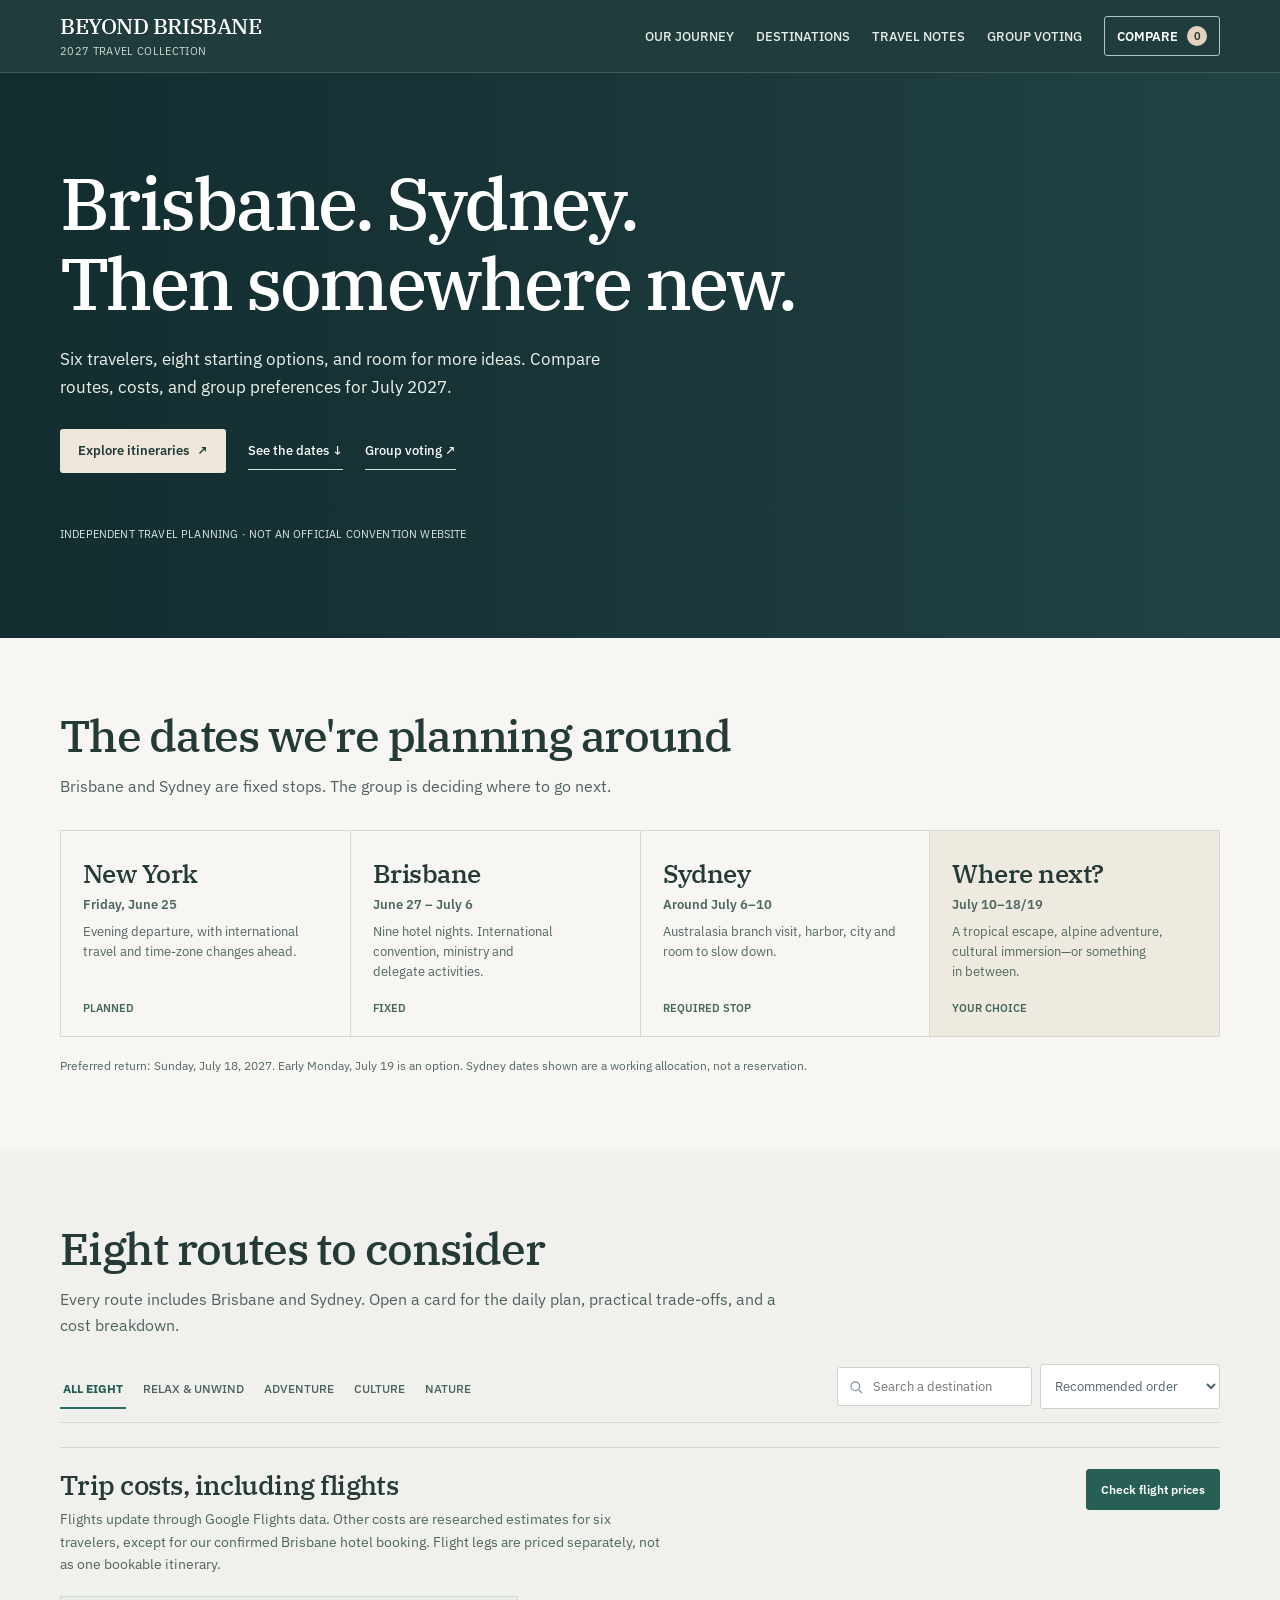
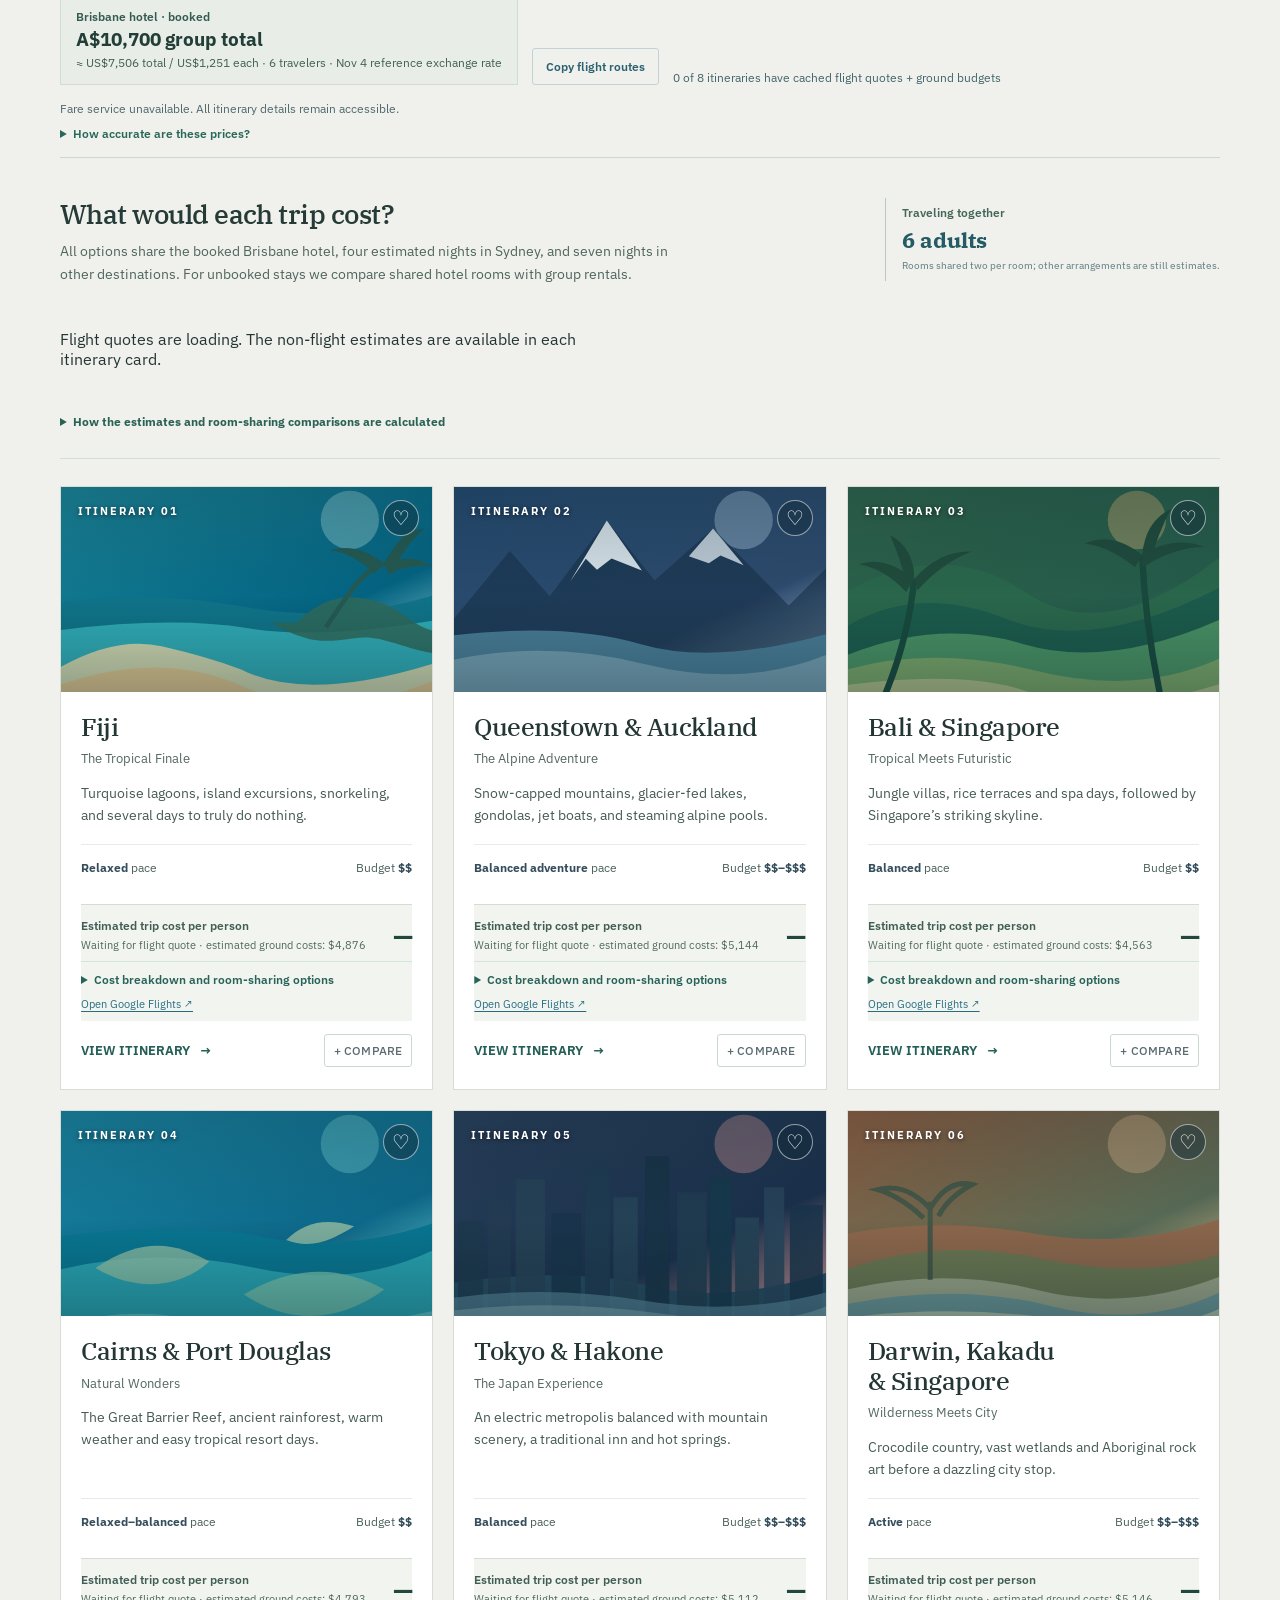
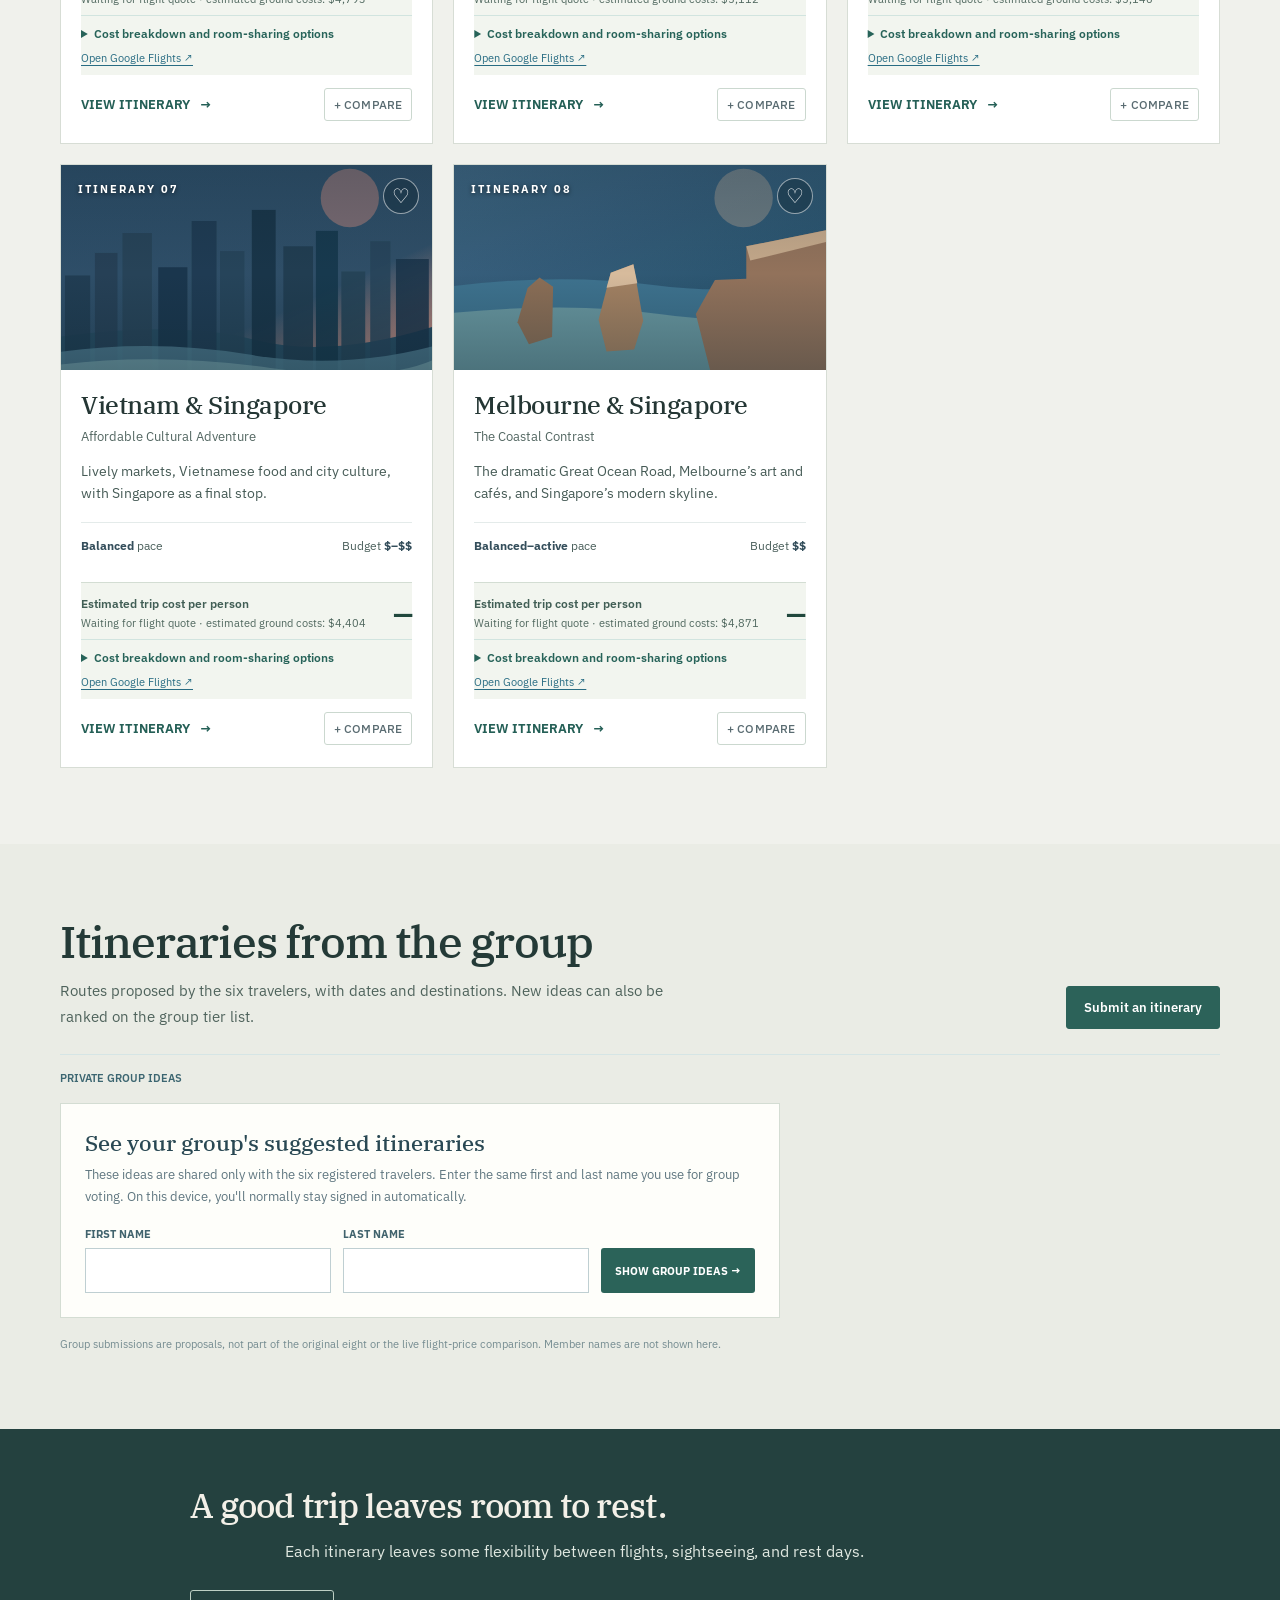
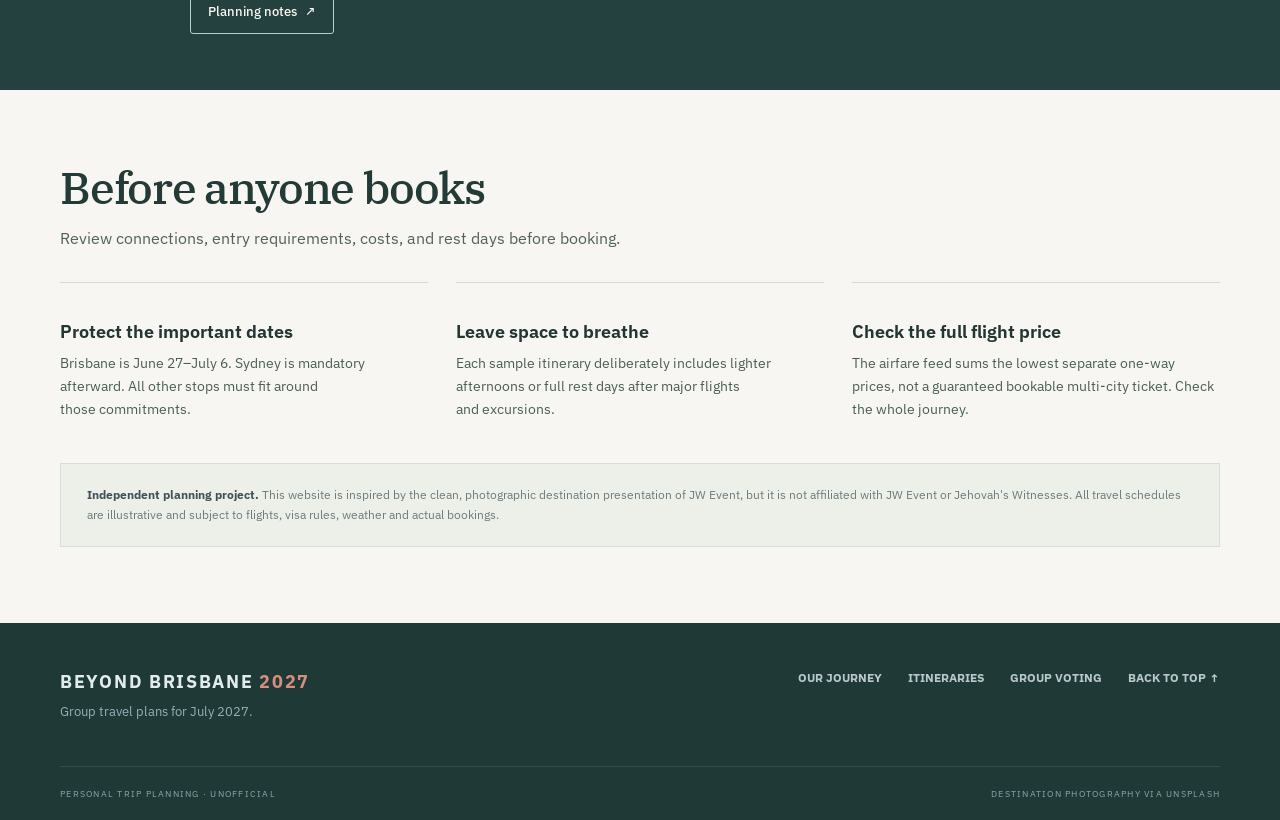
==== commit 5f100eaf: "Use confirmed Brisbane booking and simplify travel site visual design" ====
--- a/index.html
+++ b/index.html
@@ -3,9 +3,9 @@
 <head>
   <meta charset="utf-8" />
   <meta name="viewport" content="width=device-width, initial-scale=1" />
-  <meta name="description" content="Eight possible post-convention adventures for our Brisbane and Sydney 2027 trip." />
+  <meta name="description" content="Compare routes, budgets, and group suggestions for our July 2027 Brisbane and Sydney trip." />
   <meta name="theme-color" content="#213039" />
-  <title>Beyond Brisbane 2027 — Eight Ways to Explore</title>
+  <title>Beyond Brisbane | July 2027 travel planner</title>
   <style>
 :root{--ink:#26343b;--ink2:#51616a;--muted:#72818a;--white:#fff;--cream:#f7f8f6;--line:#dfe5e4;--dark:#203039;--accent:#d78573;--accent-dark:#bd6b5b;--teal:#32758a;--shadow:0 12px 44px rgba(21,40,48,.09);font-family:'Segoe UI',Inter,Arial,sans-serif;color:var(--ink);background:#fff;font-size:16px;font-synthesis:none}
 *,*::before,*::after{box-sizing:border-box}html{scroll-behavior:smooth;scroll-padding-top:100px}body{margin:0;min-width:320px}button,input,select{font:inherit}button{cursor:pointer}a{color:inherit;text-decoration:none}img{max-width:100%;display:block}button:focus-visible,a:focus-visible,input:focus-visible,select:focus-visible{outline:3px solid #f1b892;outline-offset:3px}button:disabled{cursor:not-allowed;opacity:.4}[hidden]{display:none!important}.sr-only{position:absolute;width:1px;height:1px;overflow:hidden;clip:rect(0,0,0,0);white-space:nowrap}.wrap{width:min(1180px,calc(100% - 72px));margin-inline:auto}.skip-link{position:absolute;left:-9999px;top:10px;z-index:200;padding:10px 16px;background:#fff}.skip-link:focus{left:16px}.eyebrow-bar{background:#131f27;color:#91a4b0;font-size:10px;letter-spacing:2.5px;font-weight:700;padding:7px max(36px,calc((100vw - 1180px)/2));display:flex;justify-content:space-between}.site-header{position:sticky;top:0;z-index:20;background:var(--dark);color:#fff;border-bottom:1px solid #ffffff1c;box-shadow:0 3px 15px #0000000c}.header-inner{height:79px;display:flex;align-items:center;justify-content:space-between;gap:30px}.brand{display:flex;gap:12px;align-items:center;min-width:max-content}.brand-mark{height:44px;width:44px;display:grid;place-items:center}.brand-mark svg{width:41px;height:41px;stroke:#e8a192;stroke-width:1.7;fill:none;stroke-linecap:round}.brand-words{display:flex;flex-direction:column;gap:4px;line-height:1}.brand-words strong{font-size:17px;letter-spacing:1.65px;font-weight:600}.brand-words small{font-size:9px;color:#aebbc1;letter-spacing:2.2px}.main-nav{display:flex;align-items:center;gap:34px}.main-nav a,.nav-compare{font-size:11px;letter-spacing:1.8px;font-weight:700;color:#d6dedf;white-space:nowrap}.main-nav a:hover,.nav-compare:hover{color:#fff}.nav-compare{border:1px solid #63737c;background:transparent;padding:10px 13px;color:#fff;display:flex;gap:9px;align-items:center}.nav-bubble{border-radius:99px;background:#d78573;color:#1b2730;font-size:11px;min-width:20px;height:20px;display:grid;place-items:center;padding:0 4px}.mobile-nav-toggle{display:none}.hero{min-height:635px;position:relative;overflow:hidden;background:#154b61;color:#fff;isolation:isolate;display:flex;align-items:center}.hero-art{position:absolute;inset:0;z-index:-3;background-image:url('[data-uri]');background-size:cover;background-position:center 53%}.hero-art::after{content:'';position:absolute;inset:0;background-image:url('https://images.unsplash.com/photo-1523482580672-f109ba8cb9be?auto=format&fit=crop&w=2200&q=85');background-size:cover;background-position:center 52%;opacity:.8}.hero-dimmer{position:absolute;z-index:-1;inset:0;background:linear-gradient(90deg,rgba(15,34,45,.9) 0%,rgba(17,43,57,.72) 36%,rgba(17,43,57,.10) 89%),linear-gradient(0deg,rgba(8,25,34,.38),transparent 38%)}.hero-content{padding:64px 0 84px}.hero-kicker{font-size:12px;letter-spacing:3.5px;font-weight:700;color:#fff;display:flex;gap:14px;align-items:center;margin-bottom:22px}.kicker-line{width:29px;height:2px;background:#e1a08e}.hero h1{font-weight:300;font-size:clamp(49px,6vw,85px);letter-spacing:-2.7px;line-height:1.06;margin:0 0 26px;max-width:940px;text-shadow:0 3px 12px #0002}.hero h1 em{color:#f1b7a6;font-family:Georgia,serif;font-weight:400;letter-spacing:-2.1px}.hero-content>p{font-size:19px;line-height:1.7;max-width:560px;color:#e8edee;margin:0 0 32px}.hero-actions{display:flex;gap:30px;align-items:center;flex-wrap:wrap}.button{display:inline-flex;align-items:center;justify-content:center;gap:16px;border-radius:0;border:1px solid transparent;min-height:46px;padding:15px 19px;font-weight:700;font-size:11px;letter-spacing:1.3px;line-height:1.2;transition:background .2s,border .2s,transform .2s}.button:hover{transform:translateY(-2px)}.button-accent{background:var(--accent);color:#182832}.button-accent:hover{background:#efa695}.text-link{border-bottom:1px solid #c5d0d3;padding:10px 0;font-size:11px;letter-spacing:1.7px;font-weight:700}.text-link:hover{color:#f5b2a0;border-color:#f5b2a0}.hero-small{font-size:10px;letter-spacing:2px;color:#c7d1d4;margin-top:86px}.hero-index{position:absolute;bottom:43px;right:max(36px,calc((100vw - 1180px)/2));font-size:10px;letter-spacing:2px;color:#d6e2e3}.hero-index span:first-child{font-size:18px;color:#fff}.hero-dash{display:inline-block;width:31px;height:1px;background:#fff;vertical-align:middle;margin:0 13px}.section-pad{padding:89px 0 100px}.section-intro{text-align:left;max-width:730px}.section-intro-center{text-align:center;margin:0 auto 48px}.mini-rule{display:block;width:34px;height:2px;background:var(--accent);margin:0 auto 19px}.overline{font-size:11px;letter-spacing:2.5px;color:#c07765;font-weight:800;margin:0 0 14px}.section-intro h2,.section-head h2,.feature-band h2,.compare-modal-top h2{font-size:clamp(30px,3.8vw,49px);line-height:1.15;letter-spacing:-1.5px;font-weight:360;margin:0 0 18px}.section-intro>p:last-child,.section-lead{font-size:16px;line-height:1.75;color:#69787e;margin:0}.journey-section{background:#fff}.journey-grid{display:grid;grid-template-columns:repeat(4,minmax(0,1fr));gap:14px}.journey-card{padding:26px 23px 22px;background:#f6f8f8;border:1px solid #e7ebeb;min-height:256px;display:flex;flex-direction:column;align-items:flex-start;position:relative}.journey-card-open{background:#263b44;color:#fff;border-color:#263b44}.journey-step{font-size:10px;letter-spacing:1.5px;font-weight:800;color:#78919b}.journey-card-open .journey-step{color:#bdcdd2}.journey-icon{font-family:Georgia,serif;font-size:34px;font-weight:400;color:#bd7c6c;margin-top:18px;line-height:1}.journey-card h3{font-size:26px;font-weight:450;letter-spacing:-.7px;margin:8px 0 4px}.journey-date{font-weight:700;color:#58707b;font-size:13px;margin:0 0 9px!important}.journey-card-open .journey-date{color:#e7b1a5}.journey-card>p:not(.journey-date){font-size:13px;line-height:1.6;margin:0 0 19px;color:#73818a}.journey-card-open>p:not(.journey-date){color:#c7d3d7}.journey-label{border-top:1px solid #d9e0e2;width:100%;padding-top:11px;margin-top:auto;font-size:10px;letter-spacing:1.7px;color:#9a7570;font-weight:800}.journey-card-open .journey-label{border-color:#546772;color:#ebb2a2}.journey-footnote{font-size:12px;color:#78868b;text-align:center;margin:21px 0 0;line-height:1.6}.destinations-section{background:#f5f7f6}.section-head{display:flex;align-items:end;justify-content:space-between;gap:30px;margin-bottom:31px}.section-head>div:first-child{max-width:810px}.section-head h2{margin-bottom:15px}.section-count{min-width:120px;text-align:right;padding-bottom:6px;display:flex;flex-direction:column}.section-count strong{font-size:55px;color:#c0d0d1;line-height:1;font-weight:300;letter-spacing:-3px}.section-count span{font-size:10px;letter-spacing:2px;color:#87999d}.filter-toolbar{display:flex;align-items:center;justify-content:space-between;gap:20px;margin-bottom:24px;padding-bottom:13px;border-bottom:1px solid #dce4e3}.filter-tabs{display:flex;gap:4px;align-items:center;flex-wrap:wrap}.filter{background:transparent;border:0;border-bottom:2px solid transparent;padding:12px 10px;font-size:10px;color:#6e7e86;font-weight:800;letter-spacing:1.15px}.filter:hover{color:#263d49}.filter.is-active{color:#ad695a;border-color:var(--accent)}.toolbar-right{display:flex;gap:8px;align-items:center}.search-wrap{display:flex;align-items:center;gap:7px;background:#fff;border:1px solid #dce3e2;padding:9px 10px;min-width:185px}.search-wrap svg{width:16px;height:16px;stroke:#8a9da5;fill:none;stroke-width:2}.search-wrap input{min-width:0;width:150px;border:0;outline:0;background:transparent;font-size:12px;color:#3d505b}.sort-wrap select{padding:12px 25px 12px 10px;border:1px solid #dce3e2;background:#fff;color:#52646d;font-size:12px;max-width:180px}.itinerary-grid{display:grid;grid-template-columns:repeat(4,minmax(0,1fr));gap:20px}.itinerary-card{border:1px solid #e0e7e4;background:#fff;box-shadow:0 2px 5px #26343b05;display:flex;flex-direction:column;transition:transform .22s,box-shadow .22s}.itinerary-card:hover{transform:translateY(-4px);box-shadow:var(--shadow)}.card-media{position:relative;height:191px;overflow:hidden;background:#31586c;cursor:pointer}.card-media img{width:100%;height:100%;object-fit:cover;transition:transform .55s}.itinerary-card:hover .card-media img{transform:scale(1.065)}.card-media::after{content:'';position:absolute;inset:0;background:linear-gradient(180deg,rgba(13,34,44,.20),transparent 53%,rgba(11,34,44,.3));pointer-events:none}.card-no{position:absolute;top:17px;left:17px;z-index:1;color:#fff;font-size:11px;letter-spacing:2px;font-weight:800;text-shadow:0 1px 4px #0009}.favorite-btn{position:absolute;z-index:2;top:13px;right:13px;width:36px;height:36px;border:1px solid #fff8;background:#142d3a70;color:#fff;display:grid;place-items:center;border-radius:50%;font-size:20px;line-height:1;backdrop-filter:blur(5px)}.favorite-btn:hover,.favorite-btn.is-fav{background:#d78573;color:#1c3037;border-color:#d78573}.card-body{padding:20px 20px 17px;flex:1;display:flex;flex-direction:column}.card-overline{font-size:9px;letter-spacing:1.75px;color:#b27667;font-weight:800;margin:0 0 8px}.card-body h3{font-size:23px;line-height:1.15;letter-spacing:-.65px;font-weight:500;margin:0 0 8px}.card-subtitle{font-size:12px;color:#76848a;margin:0 0 13px;min-height:27px}.card-desc{font-size:13px;line-height:1.65;color:#596a72;margin:0 0 18px;flex:1}.card-meta{display:flex;gap:10px;justify-content:space-between;align-items:center;border-top:1px solid #e4ebea;padding-top:15px;margin-bottom:16px;color:#6d7b83;font-size:11px}.card-meta strong{color:#344e5b}.card-bottom{display:flex;justify-content:space-between;gap:8px;align-items:center}.card-open{border:0;background:transparent;color:#a65a4c;font-size:10px;letter-spacing:1.25px;font-weight:800;padding:7px 0;text-align:left}.card-open span{display:inline-block;margin-left:7px;transition:transform .2s}.card-open:hover span{transform:translateX(4px)}.card-compare{background:transparent;border:1px solid #d1dcd9;padding:8px 9px;color:#5a6c72;font-size:10px;font-weight:750;letter-spacing:.2px}.card-compare.is-selected{background:#2b6874;border-color:#2b6874;color:#fff}.empty-state{padding:70px 20px;text-align:center;background:#fff}.empty-state h3{font-weight:500;font-size:24px}.empty-state p{color:#6c7a80}.button-outline-dark{border-color:#78909a;background:transparent;color:#243c45}.feature-band{background:#284653;position:relative;isolation:isolate;color:#fff;min-height:342px;display:flex;align-items:center;text-align:center;overflow:hidden}.feature-band::before{content:'';position:absolute;inset:0;z-index:-1;background-image:linear-gradient(90deg,rgba(23,46,57,.82),rgba(23,46,57,.85)),url('[data-uri]');background-size:cover;background-position:center 55%}.feature-band-inner{padding:66px 0}.feature-band .overline{color:#e8aa9c}.feature-band h2{font-size:clamp(32px,4.8vw,55px);margin-bottom:13px}.feature-band p:not(.overline){font-size:16px;line-height:1.7;color:#dfebeb;max-width:700px;margin:0 auto 26px}.button-outline-white{background:transparent;border-color:#c6d0d4;color:#fff}.button-outline-white:hover{background:#ffffff20}.planning-section{background:#fff}.planning-grid{display:grid;grid-template-columns:repeat(3,1fr);gap:28px;margin-bottom:42px}.planning-grid article{border-top:1px solid #d5e0df;padding-top:21px}.planning-no{font-size:40px;color:#d8e1e0;letter-spacing:-2px;font-weight:300}.planning-grid h3{font-size:19px;font-weight:600;margin:13px 0 9px}.planning-grid p{font-size:14px;line-height:1.8;color:#64767c;margin:0}.note-strip{background:#f4f6f5;padding:21px 26px;display:flex;align-items:flex-start;gap:15px;border-left:3px solid #d58d7d}.note-symbol{font-family:Georgia,serif;font-style:italic;font-size:23px;color:#ad7167}.note-strip p{margin:0;color:#6a7b7d;font-size:12px;line-height:1.65}.note-strip strong{color:#40515a}.site-footer{background:#1c2a32;color:#e2ecee;padding:47px 0 19px}.footer-inner{display:flex;justify-content:space-between;gap:20px;align-items:start;padding-bottom:46px}.footer-inner strong{font-size:18px;letter-spacing:1.7px}.footer-inner strong span{color:#d78f7d}.footer-inner p{color:#9aaeb7;font-size:13px;margin:10px 0 0}.footer-inner>div:last-child{display:flex;gap:26px;align-items:center}.footer-inner a{color:#b9c8ce;font-size:10px;letter-spacing:1.3px;font-weight:700}.footer-inner a:hover{color:#fff}.footer-bottom{border-top:1px solid #3b4a51;padding-top:19px;display:flex;justify-content:space-between;gap:15px;color:#8da2ad;font-size:9px;letter-spacing:1.25px;line-height:1.7}.compare-dock{position:fixed;z-index:15;bottom:0;left:0;right:0;background:#20313b;box-shadow:0 -7px 30px #0002;color:#fff}.compare-dock-inner{min-height:77px;display:flex;align-items:center;justify-content:space-between;gap:20px}.compare-dock-inner>div:first-child{display:flex;flex-direction:column;gap:5px}.compare-dock-label{font-size:9px;letter-spacing:1.5px;color:#aec4cd;font-weight:800}.compare-dock-inner strong{font-size:15px;font-weight:550}.compare-dock-actions{display:flex;align-items:center;gap:16px}.dock-clear{background:transparent;border:0;color:#d3dfe4;font-size:11px;letter-spacing:1.4px;font-weight:700}.compare-dock .button{min-height:42px}.modal-backdrop{position:fixed;inset:0;z-index:40;background:rgba(9,23,31,.81);display:flex;align-items:center;justify-content:center;padding:26px;backdrop-filter:blur(4px)}body.modal-open{overflow:hidden}.detail-modal,.comparison-modal{background:#fff;width:min(975px,100%);max-height:min(92vh,960px);overflow:auto;box-shadow:0 20px 90px #0006;scrollbar-color:#a3b7b9 #eef2f2}.detail-hero{height:275px;position:relative;background:#233e50;overflow:hidden;color:#fff}.detail-hero img{height:100%;width:100%;object-fit:cover}.detail-hero::after{content:'';position:absolute;inset:0;background:linear-gradient(0deg,rgba(13,35,44,.85),rgba(13,35,44,.14) 65%)}.detail-hero-text{position:absolute;bottom:29px;left:35px;right:40px;z-index:1}.detail-hero-text p{margin:0 0 10px;font-size:11px;letter-spacing:2.3px;font-weight:700;color:#dba89a}.detail-hero-text h2{font-weight:400;font-size:clamp(34px,5vw,49px);line-height:1.1;margin:0}.icon-button{width:42px;height:42px;border:0;background:#223a46;color:#fff;font-size:29px;display:grid;place-items:center;line-height:1}.detail-close{position:absolute;right:20px;top:20px;z-index:2;background:#213844be}.detail-inner{padding:34px 39px 39px}.detail-kicker{display:flex;align-items:center;gap:12px;color:#687c84;letter-spacing:1.5px;font-size:11px;font-weight:700;margin-bottom:12px}.detail-kicker span{color:#b87363}.detail-intro{font-size:16px;line-height:1.8;color:#52636b;max-width:780px;margin:0 0 23px}.detail-stats{display:grid;grid-template-columns:repeat(4,minmax(0,1fr));gap:0;border-top:1px solid #dfe6e5;border-bottom:1px solid #dfe6e5;margin-bottom:28px}.detail-stat{padding:17px 11px 17px 0;border-right:1px solid #dfe6e5}.detail-stat:not(:first-child){padding-left:18px}.detail-stat:last-child{border:0}.detail-stat small{font-size:10px;letter-spacing:1.2px;color:#718087;display:block;margin-bottom:7px;font-weight:750}.detail-stat strong{font-size:14px;font-weight:600}.detail-section-title{font-size:22px;font-weight:500;margin:32px 0 17px}.detail-schedule{display:flex;flex-direction:column;gap:0;border-top:1px solid #e7edeb}.detail-day{display:grid;grid-template-columns:155px 1fr;gap:25px;padding:15px 0;border-bottom:1px solid #e7edeb;align-items:start}.detail-day span{font-size:13px;color:#b07868;font-weight:700}.detail-day p{font-size:14px;color:#5c6c74;margin:0;line-height:1.65}.detail-columns{display:grid;grid-template-columns:1fr 1fr;gap:28px}.detail-columns h4{font-size:13px;letter-spacing:1.4px;color:#44616a;margin:0 0 12px}.detail-columns ul{padding-left:18px;margin:0;color:#64757a;font-size:13px;line-height:1.75}.detail-actions{border-top:1px solid #e4ebe9;margin-top:28px;padding-top:23px;display:flex;flex-wrap:wrap;align-items:center;gap:12px}.detail-secondary{border:1px solid #b7c8ca;color:#46606a;background:#fff}.detail-disclaimer{font-size:11px;line-height:1.55;color:#829197;margin:18px 0 0}.comparison-modal{padding:30px 35px 35px;max-width:1050px}.compare-modal-top{display:flex;justify-content:space-between;align-items:start;gap:20px;margin-bottom:15px}.compare-modal-top h2{font-size:35px}.comparison-scroll{overflow-x:auto}.comparison-table{border-collapse:collapse;width:100%;table-layout:fixed;min-width:490px}.comparison-table th,.comparison-table td{border-bottom:1px solid #dde6e5;text-align:left;padding:14px;vertical-align:top}.comparison-table th{background:#edf3f3;font-size:13px}.comparison-table td{color:#5e7178;font-size:13px;line-height:1.6}.comparison-table td:first-child,.comparison-table th:first-child{width:150px;font-weight:700;color:#425761}.comparison-table th:not(:first-child){font-size:17px;color:#324a56;font-weight:600}.comparison-table .compare-thumb{display:block;width:100%;height:95px;object-fit:cover;margin-bottom:10px}.comparison-hint{color:#6a7b82;line-height:1.7;font-size:14px}.compare-modal-actions{display:flex;gap:12px;flex-wrap:wrap;margin-top:24px}.toast{position:fixed;z-index:100;bottom:24px;right:24px;background:#243c47;color:#fff;padding:14px 18px;box-shadow:0 8px 35px #0003;font-size:13px;opacity:0;transform:translateY(15px);pointer-events:none;transition:opacity .2s,transform .2s;max-width:320px}.toast.is-visible{opacity:1;transform:translateY(0)}
@@ -16,10 +16,11 @@
 
   </style>
 
-<link rel="stylesheet" href="flight-prices.css?v=2" />
+<link rel="stylesheet" href="flight-prices.css?v=3" />
   <link rel="stylesheet" href="community-itineraries.css?v=1" />
+  <link rel="stylesheet" href="site-refinement.css?v=1" />
 </head>
-<body>
+<body class="site-home">
   <a class="skip-link" href="#itineraries">Skip to itineraries</a>
   <div class="eyebrow-bar"><span>PERSONAL TRIP PLANNING</span><span>AUSTRALIA · JULY 2027</span></div>
   <header class="site-header" id="top">
@@ -45,9 +46,9 @@
       <div class="hero-dimmer" aria-hidden="true"></div>
       <div class="hero-content wrap">
         <div class="hero-kicker"><span class="kicker-line"></span> THE 2027 JOURNEY</div>
-        <h1 id="hero-title">The convention is<br/><em>just the beginning.</em></h1>
-        <p>One unforgettable trip. Eight extraordinary ways to explore beyond Brisbane and Sydney.</p>
-        <div class="hero-actions"><a class="button button-accent" href="#itineraries">EXPLORE THE ITINERARIES <span aria-hidden="true">↗</span></a><a class="text-link" href="#journey">SEE OUR FIXED DATES <span aria-hidden="true">↓</span></a><a class="text-link" href="group.html">VOTE AS A GROUP <span aria-hidden="true">↗</span></a></div>
+        <h1 id="hero-title">Brisbane. Sydney.<br/>Then somewhere new.</h1>
+        <p>Six travelers, eight starting options, and room for more ideas. Compare routes, costs, and group preferences for July 2027.</p>
+        <div class="hero-actions"><a class="button button-accent" href="#itineraries">Explore itineraries <span aria-hidden="true">↗</span></a><a class="text-link" href="#journey">See the dates <span aria-hidden="true">↓</span></a><a class="text-link" href="group.html">Group voting <span aria-hidden="true">↗</span></a></div>
         <div class="hero-small">INDEPENDENT TRAVEL PLANNING · NOT AN OFFICIAL CONVENTION WEBSITE</div>
       </div>
       <div class="hero-index" aria-hidden="true"><span>01</span> / 08 <span class="hero-dash"></span> YOUR NEXT CHAPTER</div>
@@ -55,7 +56,7 @@
 
     <section class="journey-section section-pad" id="journey" aria-labelledby="journey-title">
       <div class="wrap">
-        <div class="section-intro section-intro-center"><span class="mini-rule"></span><p class="overline">OUR PLANS, SO FAR</p><h2 id="journey-title">One journey. Two essential stops.</h2><p>Brisbane and Sydney are fixed. What happens afterward is the adventure we're choosing together.</p></div>
+        <div class="section-intro section-intro-center"><span class="mini-rule"></span><p class="overline">OUR PLANS, SO FAR</p><h2 id="journey-title">The dates we're planning around</h2><p>Brisbane and Sydney are fixed stops. The group is deciding where to go next.</p></div>
         <div class="journey-grid">
           <article class="journey-card is-fixed"><span class="journey-step">01 / DEPARTURE</span><div class="journey-icon">✈</div><h3>New York</h3><p class="journey-date">Friday, June 25</p><p>Evening departure, with international travel and time-zone changes ahead.</p><span class="journey-label">PLANNED</span></article>
           <article class="journey-card is-fixed"><span class="journey-step">02 / THE MAIN EVENT</span><div class="journey-icon">◈</div><h3>Brisbane</h3><p class="journey-date">June 27 – July 6</p><p>Nine hotel nights. International convention, ministry and delegate activities.</p><span class="journey-label">FIXED</span></article>
@@ -69,7 +70,7 @@
     <section class="destinations-section section-pad" id="itineraries" aria-labelledby="destinations-title">
       <div class="wrap">
         <div class="section-head">
-          <div><p class="overline">THE SHORTLIST · EIGHT DISTINCT ADVENTURES</p><h2 id="destinations-title">Discover what's possible.</h2><p class="section-lead">Each route begins with Brisbane and Sydney. Select an itinerary to see its sample schedule, highlights, downtime and practical tradeoffs.</p></div>
+          <div><p class="overline">THE SHORTLIST · EIGHT DISTINCT ADVENTURES</p><h2 id="destinations-title">Eight routes to consider</h2><p class="section-lead">Every route includes Brisbane and Sydney. Open a card for the daily plan, practical trade-offs, and a cost breakdown.</p></div>
           <div class="section-count"><strong id="visibleCount">08</strong><span>ITINERARIES</span></div>
         </div>
         <div class="filter-toolbar" role="group" aria-label="Filter itineraries">
@@ -86,38 +87,39 @@
   <div class="bb-price-head">
    <div>
     <p class="bb-price-overline">Flight comparison · July 2027</p>
-    <h3 id="fareHubTitle">Compare estimated full-trip costs.</h3>
-    <p>Each trip total combines cached Google Flights airfare with researched, non-live costs for shared accommodation, food, local transport, activities and travel allowances. Assumes <strong>six adults sharing</strong>—with the least expensive modeled legal lodging arrangement at each stop. Flight quotes are separate one-way legs, not a combined bookable ticket.</p>
+    <h3 id="fareHubTitle">Trip costs, including flights</h3>
+    <p>Flights update through Google Flights data. Other costs are researched estimates for six travelers, except for our confirmed Brisbane hotel booking. Flight legs are priced separately, not as one bookable itinerary.</p>
    </div>
-   <button class="bb-refresh" id="bbRefresh" type="button">CHECK CURRENT FARES</button>
+   <button class="bb-refresh" id="bbRefresh" type="button">Check flight prices</button>
   </div>
   <div class="bb-price-controls">
-    <label for="bbConventionRate">Brisbane convention hotel · rate per room/night (USD; editable)
-      <input id="bbConventionRate" type="number" min="0" max="2500" step="5" value="185" aria-describedby="bbConventionHelp">
-      <small id="bbConventionHelp">Three rooms × nine nights, divided among six people. Replace this placeholder with the actual delegate hotel rate.</small>
-    </label>
-    <button class="bb-copy" id="bbCopyRoutes" type="button">COPY ALL EIGHT FLIGHT ROUTES</button>
+    <div class="bb-booked-summary" aria-label="Confirmed Brisbane hotel booking">
+      <span>Brisbane hotel · booked</span>
+      <strong>A$10,700 group total</strong>
+      <small>≈ US$7,506 total / US$1,251 each · 6 travelers · Nov 4 reference exchange rate</small>
+    </div>
+    <button class="bb-copy" id="bbCopyRoutes" type="button">Copy flight routes</button>
     <span id="bbPriceCount" style="font-size:12px;color:#42646a"></span>
   </div>
   <p id="bbQuoteStatus" class="bb-price-status" role="status">Checking fare-service connection…</p>
-  <p class="bb-price-footnote">Airfare is sourced from Google Flights via SerpApi and cached for up to three days (200 searches/month cap). It is the lowest separate one-way economy fare for <strong>one adult</strong>; six seats at that rate are not guaranteed. Airport timing, baggage, connections and through-ticket availability must be checked before booking. The rest is a <strong>November 2026 research-based estimate, not a July 2027 hotel quote</strong>. The planning range is a scenario, not a statistical confidence interval. Meal/tour choices, actual bed configuration and exchange rates can materially change totals.</p>
+  <details class="bb-price-notes"><summary>How accurate are these prices?</summary><p class="bb-price-footnote">Airfare is sourced from Google Flights via SerpApi and cached for up to three days (200 searches/month cap). It is the lowest separate one-way economy fare for <strong>one adult</strong>; six seats at that rate are not guaranteed. Airport timing, baggage, connections and through-ticket availability must be checked before booking. Aside from the booked Brisbane hotel, ground costs are <strong>November 2026 research-based estimates, not July 2027 quotes</strong>. The planning range is a scenario, not a statistical confidence interval. Meal/tour choices, actual bed configuration and exchange rates can materially change totals.</p></details>
  </section>
         <section id="budgetOverview" class="bb-budget-overview" aria-labelledby="bbBudgetTitle">
           <div class="bb-budget-overview-head">
             <div>
               <p class="bb-price-overline">FULL-TRIP BUDGETS · USD PER ADULT</p>
-              <h3 id="bbBudgetTitle">Compare estimated totals, not just airfare.</h3>
-              <p>Same nine nights in Brisbane and four in Sydney across all eight routes, followed by seven nights in the selected destinations. Estimates use the lower modeled all-in rate between three shared hotel rooms and one six-person, three-bedroom rental at each stop, except where a hotel is required or fixed.</p>
+              <h3 id="bbBudgetTitle">What would each trip cost?</h3>
+              <p>All options share the booked Brisbane hotel, four estimated nights in Sydney, and seven nights in other destinations. For unbooked stays we compare shared hotel rooms with group rentals.</p>
             </div>
-            <div class="bb-budget-side">GROUP SIZE <strong>6 adults</strong><small>Two per bedroom or room, subject to agreed bed layouts</small></div>
+            <div class="bb-budget-side"><span>Traveling together</span><strong>6 adults</strong><small>Rooms shared two per room; other arrangements are still estimates.</small></div>
           </div>
           <div id="bbBudgetLeaderboard" class="bb-budget-leaderboard" aria-live="polite">
             <p>Loading the current flight-price totals…</p>
           </div>
           <details class="bb-methodology">
             <summary>How the estimates and room-sharing comparisons are calculated</summary>
-            <p><strong>Lodging:</strong> At each location, compare the modeled full cost of three hotel rooms for six people (three rooms × nightly rate × nights, plus an assumed 12% for hotel taxes/fees) with a three-bedroom rental for six (whole-unit nightly target × nights + estimated cleaning/service charges). Use the lower modeled total divided by six, preferring hotels when rental savings are under 5% to avoid questionable cleaning-fee differences. Rentals are only included when plausibly legal; Singapore uses hotels, and Brisbane stays with the convention hotel. These are modeled targets, <strong>not verified properties or July 2027 rate quotes</strong>. Confirm six-adult occupancy, bed arrangements, location, taxes and fees before booking.</p>
-            <p><strong>Other costs:</strong> Destination-based daily meal and local travel budgets plus itinerary-specific excursions, airport transfers, insurance, checked baggage, travel-day meals and entry allowances. Add a 10% buffer to estimated ground expenses. Flights retain the live-feed cached price; the displayed scenario range assumes ground costs approximately 15% lower to 30% higher and fares up to 40% higher than the lowest returned separate legs.</p>
+            <p><strong>Accommodation:</strong> Brisbane is confirmed at A$10,700 for six, converted at A$1 = US$0.701513 on November 4, 2026. Each person's share is about US$1,251. For other stays, we compare three rooms (including a 12% tax/fee estimate) with a legal six-person rental including cleaning fees. We prefer hotel rooms if the rental saves less than 5%. These other rates are shopping targets, <strong>not verified July 2027 bookings</strong>.</p>
+            <p><strong>Other costs:</strong> Destination-based daily meal and local travel budgets plus itinerary-specific excursions, airport transfers, insurance, checked baggage, travel-day meals and entry allowances. Add a 10% buffer to unbooked ground expenses, excluding the confirmed Brisbane hotel. Flights retain the live-feed cached price; the displayed scenario range assumes ground costs approximately 15% lower to 30% higher and fares up to 40% higher than the lowest returned separate legs.</p>
             <p><strong>Research benchmarks:</strong>
               <a href="https://www.budgetyourtrip.com/australia/brisbane/" target="_blank" rel="noopener noreferrer">Brisbane</a> ·
               <a href="https://www.budgetyourtrip.com/Australia/Sydney" target="_blank" rel="noopener noreferrer">Sydney</a> ·
@@ -133,7 +135,7 @@
               <a href="https://www.nerdwallet.com/travel/learn/are-airbnbs-more-cost-effective-than-hotels" target="_blank" rel="noopener noreferrer">Six-person accommodation comparison</a> ·
               <a href="https://www.ura.gov.sg/guidelines/property-and-business-owners/property/short-term-accommodation/" target="_blank" rel="noopener noreferrer">Singapore rental restrictions</a>.
             </p>
-            <p>Benchmarks collected November 4, 2026. July 2027 lodging availability and official convention hotel rates are not verified. Some itinerary narrative transfer dates differ from the flight-search dates; the cost model follows the flight-search legs. No automatic prices are estimated for custom group-submitted itineraries.</p>
+            <p>Other accommodation and cost benchmarks collected November 4, 2026. Brisbane lodging is booked; its USD equivalent uses that date's reference rate. Other July 2027 room availability and prices are not verified. Some itinerary narrative transfer dates differ from the flight-search dates; the cost model follows the flight-search legs. No automatic prices are estimated for custom group-submitted itineraries.</p>
           </details>
         </section>
         <div class="itinerary-grid" id="itineraryGrid" aria-live="polite"></div>
@@ -146,10 +148,10 @@
         <div class="community-header">
           <div class="community-header-copy">
             <p class="community-eyebrow">FROM THE GROUP · CUSTOM TRAVEL IDEAS</p>
-            <h2 id="communityTitle">Your ideas. More possibilities.</h2>
-            <p>Alongside our eight original itineraries, see the routes our group has created. Each suggestion builds on the fixed Brisbane and Sydney stops and maps out where to go next.</p>
+            <h2 id="communityTitle">Itineraries from the group</h2>
+            <p>Routes proposed by the six travelers, with dates and destinations. New ideas can also be ranked on the group tier list.</p>
           </div>
-          <a class="community-add-link" href="group.html#suggestions">+ SUBMIT YOUR OWN ITINERARY</a>
+          <a class="community-add-link" href="group.html#suggestions">Submit an itinerary</a>
         </div>
         <div class="community-actions">
           <span id="communityCount" class="community-count">PRIVATE GROUP IDEAS</span>
@@ -177,21 +179,21 @@
       </div>
     </section>
 
-    <section class="feature-band" aria-label="Trip philosophy"><div class="wrap feature-band-inner"><p class="overline">EXPERIENCES OVER CHECKLISTS</p><h2>Big memories. Enough time to enjoy them.</h2><p>The goal isn't to collect the most countries. It's to make the trip extraordinary without turning every day into another airport transfer.</p><a href="#planning" class="button button-outline-white">HOW WE'RE COMPARING <span aria-hidden="true">↗</span></a></div></section>
+    <section class="feature-band" aria-label="Trip philosophy"><div class="wrap feature-band-inner"><p class="overline">EXPERIENCES OVER CHECKLISTS</p><h2>A good trip leaves room to rest.</h2><p>Each itinerary leaves some flexibility between flights, sightseeing, and rest days.</p><a href="#planning" class="button button-outline-white">Planning notes <span aria-hidden="true">↗</span></a></div></section>
 
     <section class="planning-section section-pad" id="planning" aria-labelledby="planning-title">
-      <div class="wrap"><div class="section-intro section-intro-center"><p class="overline">BEFORE WE BOOK</p><h2 id="planning-title">A little flexibility goes a long way.</h2><p>These eight proposals are meaningful options, not confirmed airline itineraries.</p></div>
+      <div class="wrap"><div class="section-intro section-intro-center"><p class="overline">BEFORE WE BOOK</p><h2 id="planning-title">Before anyone books</h2><p>Review connections, entry requirements, costs, and rest days before booking.</p></div>
         <div class="planning-grid">
           <article><div class="planning-no">01</div><h3>Protect the important dates</h3><p>Brisbane is June 27–July 6. Sydney is mandatory afterward. All other stops must fit around those commitments.</p></article>
           <article><div class="planning-no">02</div><h3>Leave space to breathe</h3><p>Each sample itinerary deliberately includes lighter afternoons or full rest days after major flights and excursions.</p></article>
-          <article><div class="planning-no">03</div><h3>Check the full flight price</h3><p>Budget symbols compare general travel intensity—not verified fares. Price the entire New York → Brisbane → Sydney → onward → New York route.</p></article>
+          <article><div class="planning-no">03</div><h3>Check the full flight price</h3><p>The airfare feed sums the lowest separate one-way prices, not a guaranteed bookable multi-city ticket. Check the whole journey.</p></article>
         </div>
         <div class="note-strip"><span class="note-symbol">i</span><p><strong>Independent planning project.</strong> This website is inspired by the clean, photographic destination presentation of JW Event, but it is not affiliated with JW Event or Jehovah's Witnesses. All travel schedules are illustrative and subject to flights, visa rules, weather and actual bookings.</p></div>
       </div>
     </section>
   </main>
 
-  <footer class="site-footer"><div class="wrap footer-inner"><div><strong>BEYOND BRISBANE <span>2027</span></strong><p>Eight ways to explore. One unforgettable trip.</p></div><div><a href="#journey">OUR JOURNEY</a><a href="#itineraries">ITINERARIES</a><a href="group.html">GROUP VOTING</a><a href="#top">BACK TO TOP ↑</a></div></div><div class="wrap footer-bottom"><span>PERSONAL TRIP PLANNING · UNOFFICIAL</span><span>SELECT PHOTOGRAPHY VIA UNSPLASH · ILLUSTRATED FALLBACKS INCLUDED</span></div></footer>
+  <footer class="site-footer"><div class="wrap footer-inner"><div><strong>BEYOND BRISBANE <span>2027</span></strong><p>Group travel plans for July 2027.</p></div><div><a href="#journey">OUR JOURNEY</a><a href="#itineraries">ITINERARIES</a><a href="group.html">GROUP VOTING</a><a href="#top">BACK TO TOP ↑</a></div></div><div class="wrap footer-bottom"><span>PERSONAL TRIP PLANNING · UNOFFICIAL</span><span>DESTINATION PHOTOGRAPHY VIA UNSPLASH</span></div></footer>
 
   <div class="compare-dock" id="compareDock" aria-live="polite" hidden><div class="wrap compare-dock-inner"><div><span class="compare-dock-label">YOUR COMPARISON</span><strong id="dockCount">0 itineraries selected</strong></div><div class="compare-dock-actions"><button type="button" id="clearCompare" class="dock-clear">CLEAR</button><button type="button" class="button button-accent" id="dockCompare">COMPARE ROUTES <span aria-hidden="true">↗</span></button></div></div></div>
 
@@ -201,7 +203,7 @@
   <script>
 'use strict';
 
-// This is an editorial planning collection, not a live fare or availability service.
+// Route details are illustrative; airfare updates through the separate pricing module.
 const TRIPS = [
   {
     id:'fiji', number:'01', name:'Fiji', subtitle:'The Tropical Finale', locale:'THE SOUTH PACIFIC', categories:['relax','nature'],
@@ -374,7 +376,7 @@
  $('#detailContent').innerHTML=`
  <div class="detail-hero"><img src="${t.image}" data-photo-id="${t.id}" alt="Illustration of ${safe(t.name)}"/><button type="button" class="icon-button detail-close" data-close="detail" aria-label="Close itinerary details">×</button><div class="detail-hero-text"><p>${safe(t.locale)} · ITINERARY ${t.number}</p><h2 id="detailTitle">${safe(t.name)}</h2></div></div>
  <div class="detail-inner"><div class="detail-kicker"><span>${safe(t.subtitle).toUpperCase()}</span> · JULY 2027</div><p class="detail-intro">${safe(t.intro)}</p>
- <div class="detail-budget-summary"><span>Estimated full trip / adult (cached flights + modeled ground)</span><strong>${window.BeyondFares?.total?.(t.id) != null ? new Intl.NumberFormat('en-US',{style:'currency',currency:'USD',maximumFractionDigits:0}).format(window.BeyondFares.total(t.id)) : 'Airfare pending'}</strong><small>Six adults sharing, with lodging, meals, local transport, activities, insurance and allowances. See the main card for the detailed budget.</small></div>
+ <div class="detail-budget-summary"><span>Estimated full trip / adult (cached flights + modeled ground)</span><strong>${window.BeyondFares?.total?.(t.id) != null ? new Intl.NumberFormat('en-US',{style:'currency',currency:'USD',maximumFractionDigits:0}).format(Math.round(window.BeyondFares.total(t.id)/50)*50) : 'Airfare pending'}</strong><small>Six adults sharing, with lodging, meals, local transport, activities, insurance and allowances. See the main card for the detailed budget.</small></div>
  <div class="detail-stats"><div class="detail-stat"><small>WHEN</small><strong>${safe(t.dates)}</strong></div><div class="detail-stat"><small>BUDGET LEVEL</small><strong>${safe(t.cost)}</strong></div><div class="detail-stat"><small>PACE</small><strong>${safe(t.pace)}</strong></div><div class="detail-stat"><small>SEASON</small><strong>${safe(t.weather)}</strong></div></div>
  <h3 class="detail-section-title">The proposed journey</h3><p class="detail-intro" style="font-size:14px;margin-bottom:7px">${safe(t.route)}</p>
  <div class="detail-schedule">${t.days.map(d=>`<div class="detail-day"><span>${safe(d[0])}</span><p>${safe(d[1])}</p></div>`).join('')}</div>
@@ -390,7 +392,7 @@
  $('#comparisonContent').innerHTML=`<p class="comparison-hint">Compare the routes after the fixed Brisbane and Sydney stops. The total combines cached flight quotes with researched land-cost estimates. Figures are not bookable prices.</p><div class="comparison-scroll"><table class="comparison-table"><thead><tr><th>YOUR CHOICES</th>${trips.map(t=>`<th><img class="compare-thumb" src="${t.image}" data-photo-id="${t.id}" alt="Illustration of ${safe(t.name)}"/>${safe(t.name)}</th>`).join('')}</tr></thead><tbody>
  ${row('Travel pattern',t=>t.route.replace('Brisbane → Sydney → ',''))}
  ${row('Typical dates',t=>t.dates)}
- ${row('Estimated total / adult',t=>{const v=window.BeyondFares?.total?.(t.id);return v===null||v===undefined?'Airfare pending':new Intl.NumberFormat('en-US',{style:'currency',currency:'USD',maximumFractionDigits:0}).format(v)})}
+ ${row('Estimated total / adult',t=>{const v=window.BeyondFares?.total?.(t.id);return v===null||v===undefined?'Airfare pending':new Intl.NumberFormat('en-US',{style:'currency',currency:'USD',maximumFractionDigits:0}).format(Math.round(v/50)*50)})}
  ${row('Budget level',t=>t.cost)}
  ${row('Pace',t=>t.pace)}
  ${row('Best for',t=>t.best)}
@@ -442,8 +444,8 @@
 window.addEventListener('bb:prices-changed',render);
 
   </script>
-  <script src="ground-budgets.js?v=2" defer></script>
-  <script src="flight-prices.js?v=4" defer></script>
+  <script src="ground-budgets.js?v=3" defer></script>
+  <script src="flight-prices.js?v=6" defer></script>
   <script src="community-itineraries.js?v=1" defer></script>
 </body>
 </html>
--- a/flight-prices.css
+++ b/flight-prices.css
@@ -72,3 +72,8 @@
  .bb-budget-rank{font-size:11px}
  .bb-budget-rank strong{font-size:13px}
 }
+
+.detail-budget-summary{display:flex;flex-direction:column;gap:5px;padding:15px 17px;margin:15px 0 20px;background:#ebf5f3;border-left:4px solid #538f99}
+.detail-budget-summary span{font-size:10px;letter-spacing:.7px;text-transform:uppercase;color:#486d76;font-weight:800}
+.detail-budget-summary strong{font-size:28px;color:#205968;line-height:1.2}
+.detail-budget-summary small{font-size:11px;line-height:1.45;color:#577882}
--- a/site-refinement.css
+++ b/site-refinement.css
@@ -0,0 +1,440 @@
+@import url('https://fonts.googleapis.com/css2?family=IBM+Plex+Sans:wght@400;500;600;700&family=IBM+Plex+Serif:wght@400;500;600&display=swap');
+
+/*
+ * Beyond Brisbane — editorial travel-guide refinement.
+ * Shared across public itineraries, group voting and organizer setup.
+ * Purpose: calm hierarchy and useful information, not ornamental UI.
+ */
+:root{
+  --ink:#243634;
+  --ink2:#4e615d;
+  --muted:#5e716d;
+  --line:#deded7;
+  --cream:#f7f6f2;
+  --dark:#203c3c;
+  --accent:#bb7359;
+  --accent-dark:#98523d;
+  --teal:#286c69;
+  --shadow:none;
+}
+body.site-home,body.site-group,body.site-organizer{
+  font-family:'IBM Plex Sans','Segoe UI',sans-serif;
+  color:#243634;
+  background:#f7f6f2;
+  -webkit-font-smoothing:antialiased;
+  text-rendering:optimizeLegibility;
+}
+.site-home :is(h1,h2,h3),.site-group :is(h1,h2,h3),
+.site-organizer :is(h1,h2){
+  text-wrap:balance;
+}
+.site-home :is(p,li),.site-group :is(p,li),.site-organizer :is(p,li){text-wrap:pretty}
+.site-home ::selection,.site-group ::selection,.site-organizer ::selection{
+  background:#c9dcd3;color:#1b3938;
+}
+.site-home :is(button,input,select,textarea,a):focus-visible,
+.site-group :is(button,input,select,textarea,a):focus-visible,
+.site-organizer :is(button,input,select,textarea,a):focus-visible{
+  outline:3px solid #b7785d;outline-offset:3px;
+}
+.site-home :is(button,input,select),.site-group :is(button,input,select,textarea),
+.site-organizer :is(button,input){accent-color:#286c69}
+.site-home :is(.overline,.mini-rule,.hero-kicker,.hero-index,.section-count,.journey-icon,.journey-step,.card-overline,.planning-no,.community-eyebrow,.bb-price-overline),
+.site-group :is(.overline,.hero-tag,.ss-heading .overline){display:none}
+.site-home :is(.eyebrow-bar,.brand-mark){display:none}
+.site-group :is(.topnote,.brand-mark){display:none}
+
+/* Navigation: fixed choices and a clear comparison action */
+.site-home .site-header,.site-group .head{
+  background:#203c3c;border-bottom:1px solid #ffffff26;box-shadow:none;
+}
+.site-home .header-inner,.site-group .head-inner{min-height:72px;height:auto}
+.site-home .brand-words strong,.site-group .brand strong{
+  font-family:'IBM Plex Serif',Georgia,serif;font-weight:500;
+  font-size:22px;letter-spacing:-.02em;text-transform:none;
+}
+.site-home .brand-words small,.site-group .brand small{
+  font-size:11px;letter-spacing:.03em;color:#ccdad3;margin-top:5px;
+}
+.site-home .main-nav,.site-group .headnav{gap:22px}
+.site-home .main-nav a,.site-home .nav-compare,.site-group .headnav a{
+  font-size:13px;font-weight:500;letter-spacing:0;color:#e7eeea;
+}
+.site-home .main-nav a:hover,.site-group .headnav a:hover{color:white;text-decoration:underline;text-underline-offset:5px}
+.site-home .nav-compare{
+  border:1px solid #b3c7bd;background:transparent;border-radius:3px;
+  padding:9px 12px;color:#fff;font-weight:600;
+}
+.site-home .nav-bubble{background:#e3d2bd;color:#263936}
+.site-home .wrap{width:min(1160px,calc(100% - 56px))}
+.site-group .wrap{width:min(1120px,calc(100% - 46px))}
+
+/* One substantial photograph; the rest is clear, useful copy */
+.site-home .hero{min-height:565px;background:#244547}
+.site-home .hero-art{
+  background-image:url('https://images.unsplash.com/photo-1523482580672-f109ba8cb9be?auto=format&fit=crop&w=2200&q=85');
+  background-position:center 55%;background-size:cover;
+}
+.site-home .hero-art::after{display:none}
+.site-home .hero-dimmer{
+  background:linear-gradient(90deg,rgba(17,43,45,.92) 0%,rgba(20,47,49,.78) 39%,rgba(20,47,49,.16) 95%);
+}
+.site-home .hero-content{padding:82px 0 89px}
+.site-home .hero h1,.site-group .hero h1{
+  font-family:'IBM Plex Serif',Georgia,serif;
+  font-weight:500;letter-spacing:-.035em;text-shadow:none;
+}
+.site-home .hero h1{font-size:clamp(48px,5.7vw,76px);max-width:850px;line-height:1.09;margin:0 0 24px}
+.site-home .hero-content>p{font-size:17px;line-height:1.6;max-width:560px;color:#eef2ec;margin:0 0 28px}
+.site-home .hero-actions{gap:12px 22px}
+.site-home .button{
+  border-radius:3px;min-height:44px;padding:12px 17px;
+  font-size:13px;letter-spacing:0;font-weight:600;gap:8px;
+  transition:background .16s ease,border-color .16s ease;
+}
+.site-home .button:hover{transform:none}
+.site-home .button-accent{background:#eee7d9;color:#203b3a}
+.site-home .button-accent:hover{background:#fff}
+.site-home .text-link{font-size:13px;letter-spacing:0;font-weight:500;border-bottom:1px solid #d2e1d9;padding:10px 0}
+.site-home .hero-small{margin-top:54px;font-size:11px;letter-spacing:.015em;color:#e0e7e2}
+
+/* Editorial type, rhythm and restrained surfaces */
+.site-home .section-pad{padding:70px 0 76px}
+.site-home .section-intro-center{text-align:left;max-width:790px;margin:0 0 30px}
+.site-home .section-intro h2,.site-home .section-head h2,
+.site-home .feature-band h2,.site-home .compare-modal-top h2,
+.site-home .community-header h2{
+  font-family:'IBM Plex Serif',Georgia,serif;font-weight:500;
+  font-size:clamp(31px,3.6vw,45px);line-height:1.2;
+  letter-spacing:-.027em;margin:0 0 12px;color:#243a37;
+}
+.site-home .section-intro>p:last-child,.site-home .section-lead{
+  font-size:16px;line-height:1.6;color:#4f625e;
+}
+.site-home .journey-section{background:#f7f6f2}
+.site-home .journey-grid{gap:0;border-top:1px solid #d6d9d2;border-left:1px solid #d6d9d2}
+.site-home .journey-card,.site-home .journey-card-open{
+  min-height:200px;background:transparent;color:#243a37;
+  border:0;border-right:1px solid #d6d9d2;border-bottom:1px solid #d6d9d2;
+  padding:25px 22px 21px;box-shadow:none;
+}
+.site-home .journey-card-open{background:#eeeae0}
+.site-home .journey-card h3{
+  font-family:'IBM Plex Serif',Georgia,serif;font-weight:500;letter-spacing:-.02em;
+  font-size:26px;margin:0 0 6px;
+}
+.site-home .journey-card .journey-date,.site-home .journey-card-open .journey-date{
+  color:#4c6660;font-size:13px;font-weight:600;
+}
+.site-home .journey-card>p:not(.journey-date),
+.site-home .journey-card-open>p:not(.journey-date){
+  font-size:13px;color:#516761;line-height:1.55;
+}
+.site-home .journey-label,.site-home .journey-card-open .journey-label{
+  color:#44685d;border:0;font-size:11px;font-weight:600;letter-spacing:0;
+  padding-top:0;
+}
+.site-home .journey-footnote{font-size:12px;color:#536965;text-align:left;margin-top:19px}
+.site-home .destinations-section{background:#f0f1ec}
+.site-home .section-head{margin-bottom:26px}
+.site-home .filter-toolbar{align-items:flex-end;border-bottom:1px solid #d5d9d2;padding:0 0 13px;gap:12px}
+.site-home .filter-tabs{gap:14px}
+.site-home .filter{
+  font-size:12px;letter-spacing:0;font-weight:500;color:#49625d;
+  padding:11px 3px;text-transform:none;
+}
+.site-home .filter.is-active{color:#225c54;border-bottom:2px solid #2a6a60;font-weight:700}
+.site-home .search-wrap,.site-home .sort-wrap select{
+  background:#fff;border:1px solid #cbd4cc;border-radius:3px;
+}
+.site-home .search-wrap input,.site-home .sort-wrap select{font-size:13px}
+.site-home .itinerary-grid{grid-template-columns:repeat(3,minmax(0,1fr));gap:20px}
+.site-home .itinerary-card{
+  background:#fff;border:1px solid #d7ddd5;box-shadow:none;
+  transition:border-color .18s ease;min-width:0;
+}
+.site-home .itinerary-card:hover{transform:none;box-shadow:none;border-color:#8fa89a}
+.site-home .card-media{height:205px}
+.site-home .card-media img{transition:none}
+.site-home .itinerary-card:hover .card-media img{transform:none}
+.site-home .card-body{padding:20px 20px 22px}
+.site-home .card-body h3{
+  font-family:'IBM Plex Serif',Georgia,serif;font-size:25px;
+  font-weight:500;line-height:1.18;letter-spacing:-.02em;
+}
+.site-home .card-subtitle{font-size:13px;line-height:1.5;min-height:0;color:#536762}
+.site-home .card-desc{font-size:14px;line-height:1.58;color:#465b56}
+.site-home .card-meta{font-size:12px;color:#4b605c}
+.site-home .card-open{font-size:13px;letter-spacing:0;color:#245f56;font-weight:650}
+.site-home .card-compare{font-size:12px;font-weight:500;border:1px solid #cbd8cf;border-radius:3px}
+.site-home .card-compare.is-selected{background:#2a6b5e;border-color:#2a6b5e}
+
+/* Price comparison: numbers, not boxes within boxes */
+.site-home .bb-price-panel{
+  background:transparent;border:0;border-block:1px solid #ccd8d0;
+  padding:21px 0 16px;box-shadow:none;margin:0 0 22px;
+}
+.site-home .bb-price-head h3,.site-home .bb-budget-overview h3{
+  font-family:'IBM Plex Serif',Georgia,serif;font-weight:500;font-size:27px;
+  letter-spacing:-.02em;color:#263b37;
+}
+.site-home .bb-price-head p,.site-home .bb-budget-overview-head p:not(.bb-price-overline){
+  max-width:76ch;font-size:14px;line-height:1.6;color:#4f655e;
+}
+.site-home .bb-refresh,.site-home .bb-copy{
+  border-radius:3px!important;font-size:12px!important;font-weight:600!important;
+  letter-spacing:0!important;
+}
+.site-home .bb-price-head .bb-refresh{background:#275f55;border-color:#275f55;padding:12px 14px}
+.site-home .bb-price-controls{gap:14px;border-top:0;margin-top:12px;padding-top:8px}
+.site-home .bb-booked-summary{
+  display:grid;gap:3px;min-width:min(100%,285px);
+  background:#e8eee7;border:1px solid #d1ddd3;padding:12px 15px;
+}
+.site-home .bb-booked-summary span{font-size:12px;font-weight:600;color:#345b51}
+.site-home .bb-booked-summary strong{font-size:19px;line-height:1.3;color:#213e37;font-weight:700}
+.site-home .bb-booked-summary small{font-size:12px;line-height:1.45;color:#435f56}
+.site-home .bb-price-status,.site-home .bb-price-footnote{font-size:12px;line-height:1.55}
+.site-home .bb-price-notes{margin-top:8px;font-size:12px;color:#506762}
+.site-home .bb-price-notes summary{cursor:pointer;font-weight:600;color:#2a675b}
+.site-home .bb-fare-strip{
+  background:#f2f5ef;border:0;border-top:1px solid #d3ddd3;
+  padding:13px 0 10px;margin:13px 0;gap:5px 9px;
+}
+.site-home .bb-fare-label{font-size:12px;letter-spacing:0;text-transform:none;font-weight:600;color:#415e55}
+.site-home .bb-fare-price{font-size:26px;font-weight:700;color:#21483d;white-space:nowrap}
+.site-home .bb-fare-status{font-size:11px;color:#4f675e}
+.site-home .bb-budget-range{font-size:11px;color:#435e55}
+.site-home .bb-budget-breakdown summary,.site-home .bb-leg-breakdown summary{
+  font-size:12px;color:#276359;font-weight:600;
+}
+.site-home .bb-cost-row{font-size:12px;border-color:#dce5dd}
+.site-home .bb-lodging-option{border:1px solid #d9e1da;background:#fff}
+.site-home .bb-lodging-option p,.site-home .bb-lodging-option a{font-size:11px}
+.site-home .bb-budget-overview{
+  background:transparent;border:0;box-shadow:none;
+  border-bottom:1px solid #d2ddd3;padding:18px 0 26px;margin-bottom:27px;
+}
+.site-home .bb-budget-overview-head{gap:26px}
+.site-home .bb-budget-side{
+  border-left:1px solid #b9cbc0;border-top:0;
+  padding:7px 0 7px 16px;min-width:142px;
+}
+.site-home .bb-budget-side span{font-size:12px;color:#44665b;font-weight:600;letter-spacing:0}
+.site-home .bb-budget-side strong{font-size:22px;font-family:'IBM Plex Serif',Georgia,serif}
+.site-home .bb-budget-leaderboard{grid-template-columns:repeat(2,minmax(0,1fr));gap:0 26px}
+.site-home .bb-budget-rank{
+  background:transparent;border:0;border-bottom:1px solid #d3ddd4;
+  padding:12px 0;font-size:13px;color:#435e54;
+}
+.site-home .bb-budget-rank strong{font-size:16px;color:#214c40;font-variant-numeric:tabular-nums}
+.site-home .bb-methodology{border-top:0;padding-top:8px}
+.site-home .bb-methodology summary{font-size:12px;color:#2b6256}
+.site-home .bb-methodology p{font-size:12px;line-height:1.65}
+
+/* Group proposals should read as trips, not product tiles */
+.site-home .community-section{background:#eaece5;border:0}
+.site-home .community-header{margin-bottom:25px;align-items:end}
+.site-home .community-header h2{margin:0 0 10px}
+.site-home .community-header p{font-size:15px;max-width:68ch;color:#4f635c}
+.site-home .community-add-link{
+  border-radius:3px;background:#2c6259;border-color:#2c6259;
+  font-size:13px;font-weight:600;letter-spacing:0;padding:12px 17px;
+}
+.site-home .community-cards{grid-template-columns:repeat(2,minmax(0,1fr));gap:18px}
+.site-home .community-card{
+  border:1px solid #d4dbd2;border-top:1px solid #d4dbd2;box-shadow:none;padding:23px;
+}
+.site-home .community-card h3{font-family:'IBM Plex Serif',Georgia,serif;font-weight:500;font-size:25px;letter-spacing:-.02em}
+.site-home .community-card-label,.site-home .community-count{font-size:11px;letter-spacing:0;font-weight:600}
+.site-home .community-card-head{margin-bottom:9px}
+.site-home .community-stop{grid-template-columns:110px 11px minmax(0,1fr)}
+.site-home .community-card-bottom a{font-size:12px;letter-spacing:0}
+.site-home .community-gate{border:1px solid #d4ddd3;box-shadow:none;background:#fefefa}
+.site-home .community-gate h3{font-family:'IBM Plex Serif',Georgia,serif;font-weight:500}
+.site-home .community-login button{border-radius:3px;background:#2b6359}
+
+/* Supporting notes stay subordinate to the itinerary list */
+.site-home .feature-band{
+  background:#24413f;min-height:0;text-align:left;
+}
+.site-home .feature-band::before{display:none}
+.site-home .feature-band-inner{padding:56px 0;max-width:900px}
+.site-home .feature-band h2{
+  color:#f3f0e8;font-size:34px;max-width:650px;
+}
+.site-home .feature-band p{max-width:710px;line-height:1.65;color:#e0e8e1}
+.site-home .button-outline-white{
+  color:#faf8f1;border-color:#bdcfc4;font-weight:500;
+  background:transparent;
+}
+.site-home .planning-section{background:#f7f6f2}
+.site-home .planning-grid article{box-shadow:none;border:0;border-top:1px solid #d4ddd4;padding-top:24px}
+.site-home .planning-grid h3{font-family:'IBM Plex Sans',sans-serif;font-weight:650;font-size:18px}
+.site-home .planning-grid p{font-size:14px;line-height:1.65;color:#4a5e57}
+.site-home .note-strip{border:1px solid #d6dfd5;background:#edf0e9;box-shadow:none}
+.site-home .note-symbol{display:none}
+.site-home .site-footer{background:#1f3937}
+.site-home .site-footer a{font-size:12px;letter-spacing:0}
+
+/* Group voting and calendar: quiet controls, high-contrast tiers */
+.site-group .hero{
+  background:#284541;min-height:0;
+}
+.site-group .hero::after{display:none}
+.site-group .hero .wrap{padding:48px 0 52px}
+.site-group .hero h1{
+  font-size:clamp(38px,4.5vw,55px);letter-spacing:-.025em;
+  margin:0 0 16px;max-width:870px;
+}
+.site-group .hero p:last-child{font-size:16px;line-height:1.58;max-width:730px;color:#e4eee6}
+.site-group .main{padding-top:35px}
+.site-group .status-strip{
+  background:transparent;border:0;border-bottom:1px solid #d0d9d1;
+  padding:0 0 17px;box-shadow:none;margin-bottom:25px;
+}
+.site-group .status-line{font-size:13px;font-weight:600}
+.site-group .card{
+  box-shadow:none;border:1px solid #d6ded6;background:#fff;
+  padding:27px;
+}
+.site-group .card h2,.site-group .ss-heading h2,.site-group .ss-group-head h3{
+  font-family:'IBM Plex Serif',Georgia,serif;
+  font-weight:500;letter-spacing:-.02em;color:#253e3a;
+}
+.site-group .card h2{font-size:31px}
+.site-group .card .subhead,.site-group .ss-heading p{font-size:14px;line-height:1.65;color:#536862}
+.site-group .btn{
+  background:#2e665b;color:#fff;border-color:#2e665b;
+  border-radius:3px;text-transform:none;letter-spacing:0;
+  font-size:13px;font-weight:600;padding:12px 16px;
+}
+.site-group .btn:hover{background:#245449}
+.site-group .btn.secondary{border-color:#b7c8bb;color:#2a554a;background:#fff}
+.site-group .btn.secondary:hover{background:#f0f5ee}
+.site-group .tiny-button{
+  font-size:12px;letter-spacing:0;text-transform:none;font-weight:600;
+  border-radius:3px;border-color:#bbc9be;color:#335e53;
+}
+.site-group .tier-row{border-color:#d7ddd7;background:#fafbf8}
+.site-group .mini-trip{
+  min-width:170px;max-width:none;border:1px solid #d4ddd5;background:#fff;
+  border-radius:2px;flex:1 1 205px;
+}
+.site-group .mini-trip strong{font-size:13px}
+.site-group .mini-trip small{font-size:11px;color:#526a61}
+.site-group .tier-cards{gap:7px;padding:10px}
+.site-group .empty-tier{font-size:12px;color:#5f726a}
+.site-group .meter{background:#e7ebe5}
+.site-group .meter>span{background:#35796b}
+.site-group .result-detail{font-size:11px;color:#586b62;flex-wrap:wrap;gap:6px}
+.site-group .result-label{font-size:15px}
+.site-group .result-value{font-variant-numeric:tabular-nums;color:#285a50}
+.site-group .group-suggestion-result{
+  border-left:1px solid #aac5b7;background:#f0f5ee;
+}
+.site-group .ss-jump{
+  background:transparent;border:0;border-top:1px solid #d7ddd4;
+  padding:22px 0;margin-top:25px;
+}
+.site-group .ss-jump strong{font-size:17px;color:#2b4c42}
+.site-group .ss-jump span{font-size:13px;color:#536a60}
+.site-group .ss-section{margin-top:28px;padding-top:30px;border-color:#d5ded5}
+.site-group .ss-compose,.site-group .ss-group{
+  background:#fff;border:1px solid #d5ddd5;box-shadow:none;padding:clamp(17px,3vw,30px)
+}
+.site-group .ss-months{gap:22px}
+.site-group .ss-month{background:transparent;border:0;padding:5px}
+.site-group .ss-month h4{
+  font-family:'IBM Plex Serif',Georgia,serif;font-size:21px;font-weight:500;
+  letter-spacing:0;color:#2b4e42;margin:8px 0 18px;
+}
+.site-group .ss-weekday{font-size:10px;font-weight:600;color:#4c645a}
+.site-group .ss-day-label{font-size:8px}
+.site-group button.ss-day{border-radius:2px}
+.site-group button.ss-open:hover:enabled{background:#e8f2e9;border-color:#38796d}
+.site-group button.ss-open.ss-selected,.site-group button.ss-open.ss-start{
+  background:#c8e6d9;border-color:#317367;color:#174c40;
+}
+.site-group .ss-selection{
+  background:#f0f5ee;border:0;border-top:1px solid #cbded2;
+  color:#345d50;padding:12px 14px;
+}
+.site-group .ss-editor label,.site-group .ss-draft-title span{font-size:12px;color:#405e53}
+.site-group .ss-editor input{
+  font-size:14px;border-color:#bfcfc2;border-radius:2px;
+}
+.site-group .ss-stop{background:#f8faf5;border-color:#dee7dc}
+.site-group .ss-remove{font-size:12px;font-weight:600;letter-spacing:0}
+.site-group .ss-group-head h3{font-size:27px}
+.site-group .ss-idea{background:#f9faf7;border-color:#d9e3d9}
+.site-group .ss-mine{font-size:10px;letter-spacing:0;color:#275e51;background:#e0efe5}
+.site-group .ss-idea-heading strong{font-size:15px}
+.site-group .ss-disclaimer,.site-group .section-privacy{font-size:12px;color:#5c6e65}
+.site-group .privacy-flag{
+  border:1px solid #d5e5d9;background:#eff5ef;padding:15px;
+}
+.site-group .foot{background:#1f3937}
+
+/* Organizer uses the same identity without adding another ornamental card */
+.site-organizer{background:#f7f6f2}
+.site-organizer header{background:#203c3c;letter-spacing:0}
+.site-organizer header strong{
+  font-family:'IBM Plex Serif',Georgia,serif;font-weight:500;letter-spacing:0;
+}
+.site-organizer h1{font-family:'IBM Plex Serif',Georgia,serif;font-size:36px;font-weight:500;letter-spacing:-.02em}
+.site-organizer .card{background:#fff;border:1px solid #d7ded5;box-shadow:none;padding:26px}
+.site-organizer button{background:#2e665b;border-radius:3px;font-size:13px;letter-spacing:0}
+.site-organizer .note{background:#eff4ed;border-left:1px solid #c6d9cb;color:#3b584e}
+.site-organizer input{border-color:#b9c9bc}
+
+/* Smaller viewports: preserve every control and readable hierarchy */
+@media(max-width:1020px){
+  .site-home .itinerary-grid{grid-template-columns:repeat(2,minmax(0,1fr))}
+  .site-home .community-cards{grid-template-columns:1fr}
+  .site-home .hero{min-height:520px}
+}
+@media(max-width:760px){
+  .site-home .wrap,.site-group .wrap{width:min(100% - 32px,1120px)}
+  .site-home .section-pad{padding:50px 0 56px}
+  .site-home .journey-grid{grid-template-columns:repeat(2,minmax(0,1fr))}
+  .site-home .filter-toolbar{align-items:stretch;flex-direction:column}
+  .site-home .toolbar-right{flex-wrap:wrap}
+  .site-home .bb-budget-leaderboard{grid-template-columns:1fr}
+  .site-home .bb-budget-overview-head{flex-direction:column}
+  .site-home .bb-budget-side{border:0;border-top:1px solid #bdcfc2;padding:12px 0 0}
+  .site-group .card{padding:22px}
+  .site-group .hero .wrap{padding:39px 0 44px}
+}
+@media(max-width:560px){
+  .site-home .hero{min-height:490px}
+  .site-home .hero-content{padding:58px 0 73px}
+  .site-home .hero h1{font-size:clamp(39px,10vw,53px)}
+  .site-home .hero-content>p{font-size:15px}
+  .site-home .hero-small{margin-top:37px;font-size:10px}
+  .site-home .itinerary-grid{grid-template-columns:1fr;gap:16px}
+  .site-home .journey-grid{grid-template-columns:1fr}
+  .site-home .journey-card{min-height:0;padding:20px}
+  .site-home .journey-card h3{font-size:23px}
+  .site-home .card-media{height:200px}
+  .site-home .bb-price-head .bb-refresh{width:100%}
+  .site-home .bb-price-controls{align-items:stretch;flex-direction:column}
+  .site-home .bb-booked-summary{min-width:0;width:100%}
+  .site-home .bb-price-controls .bb-copy{width:100%}
+  .site-home .community-header{align-items:stretch}
+  .site-home .community-add-link{width:100%}
+  .site-home .section-intro h2,.site-home .section-head h2,
+  .site-home .community-header h2{font-size:34px}
+  .site-home .main-nav a,.site-group .headnav a{font-size:12px}
+  .site-group .ss-day-label{font-size:7px}
+  .site-group button.ss-day{min-height:49px}
+  .site-group .ss-month{padding:0}
+  .site-group .ss-months{gap:13px}
+  .site-group .ss-group,.site-group .ss-compose{padding:16px}
+  .site-organizer .card{padding:17px}
+}
+@media(prefers-reduced-motion:reduce){
+ .site-home *, .site-group *, .site-organizer *{
+   scroll-behavior:auto!important;animation:none!important;transition:none!important;
+ }
+}
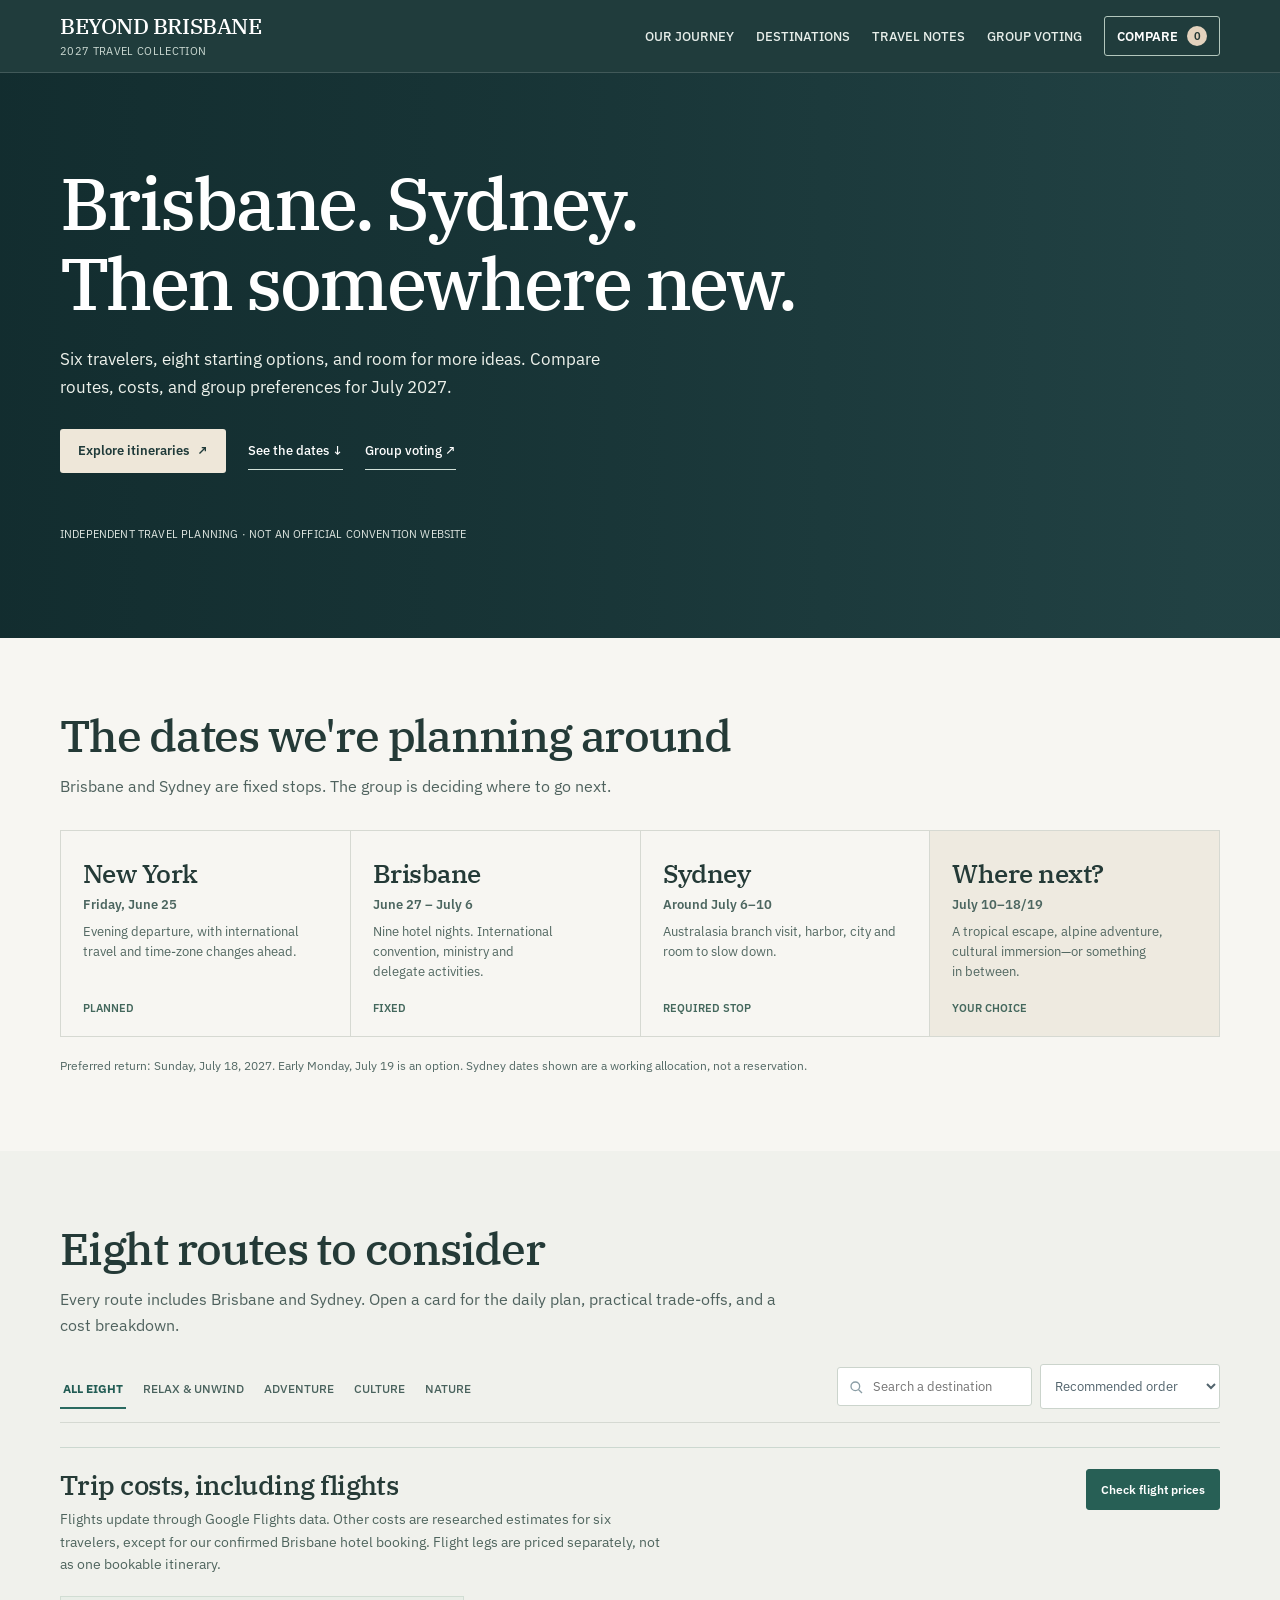
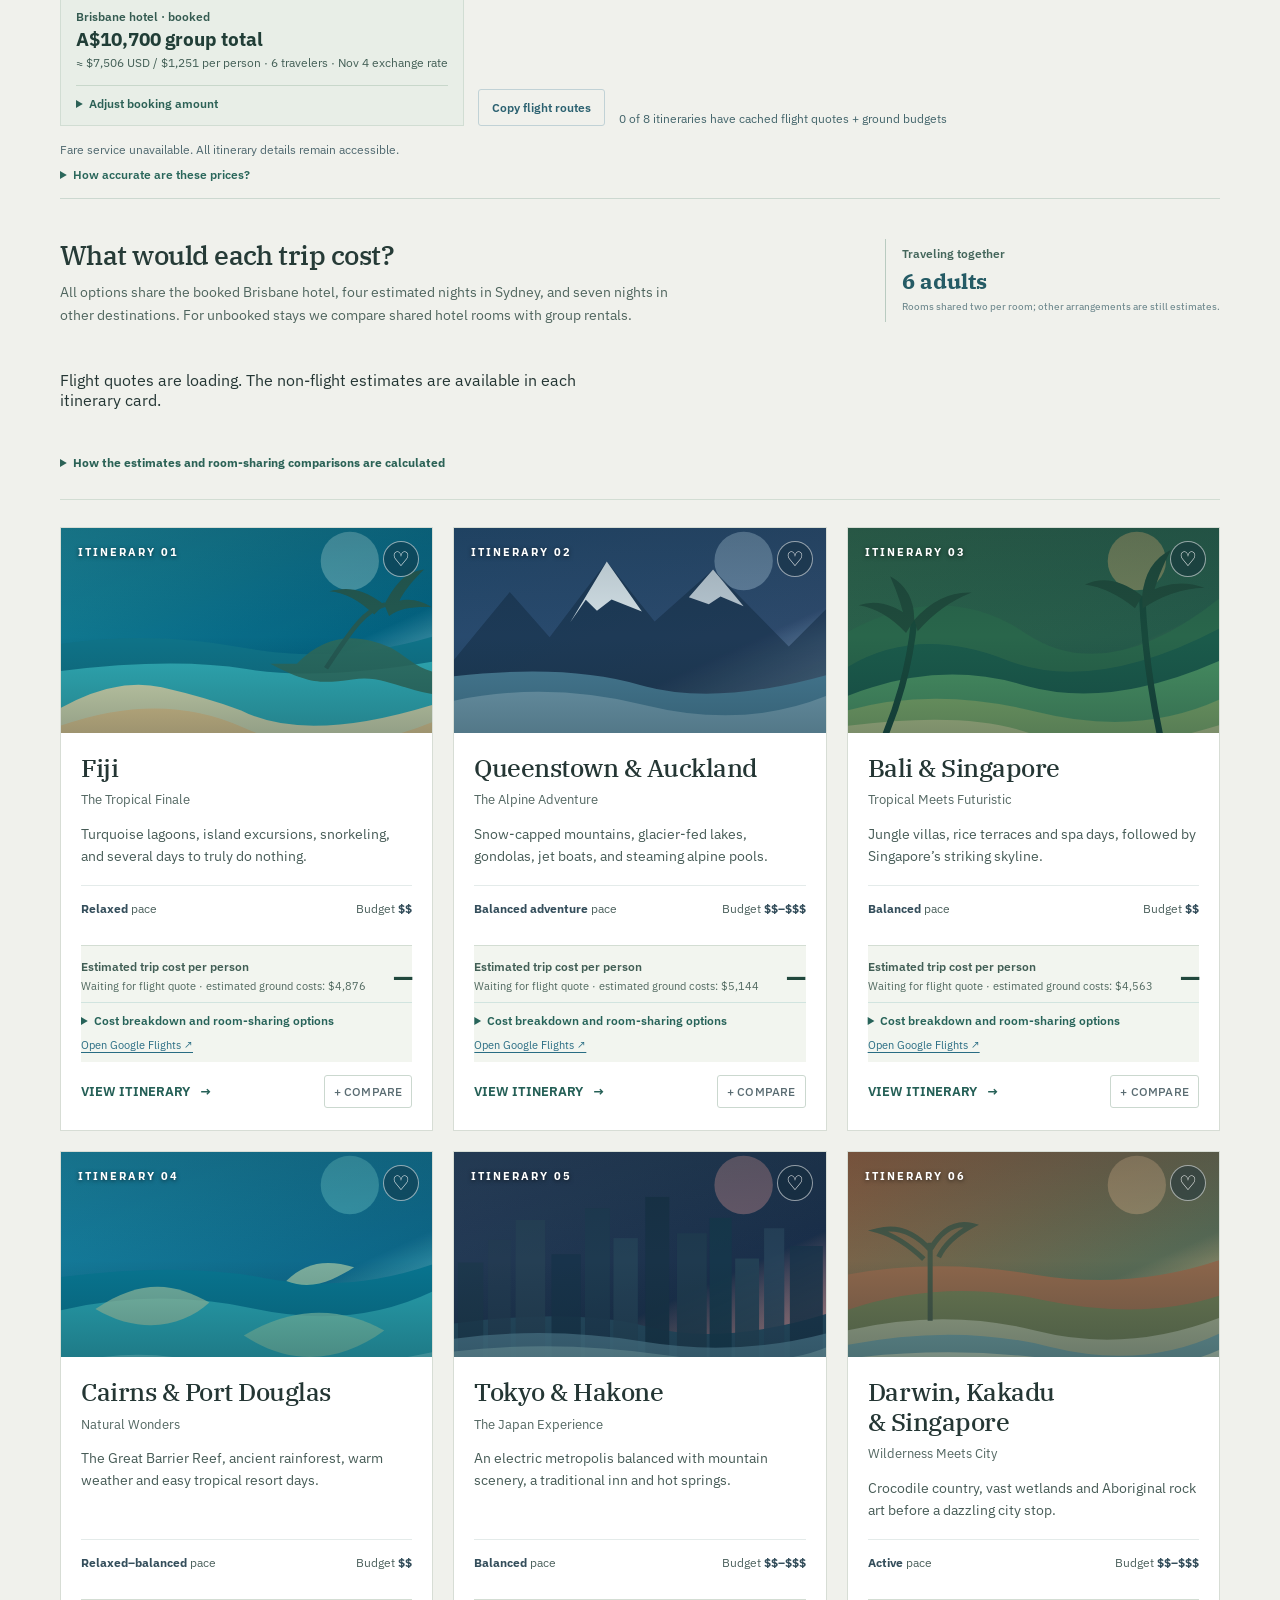
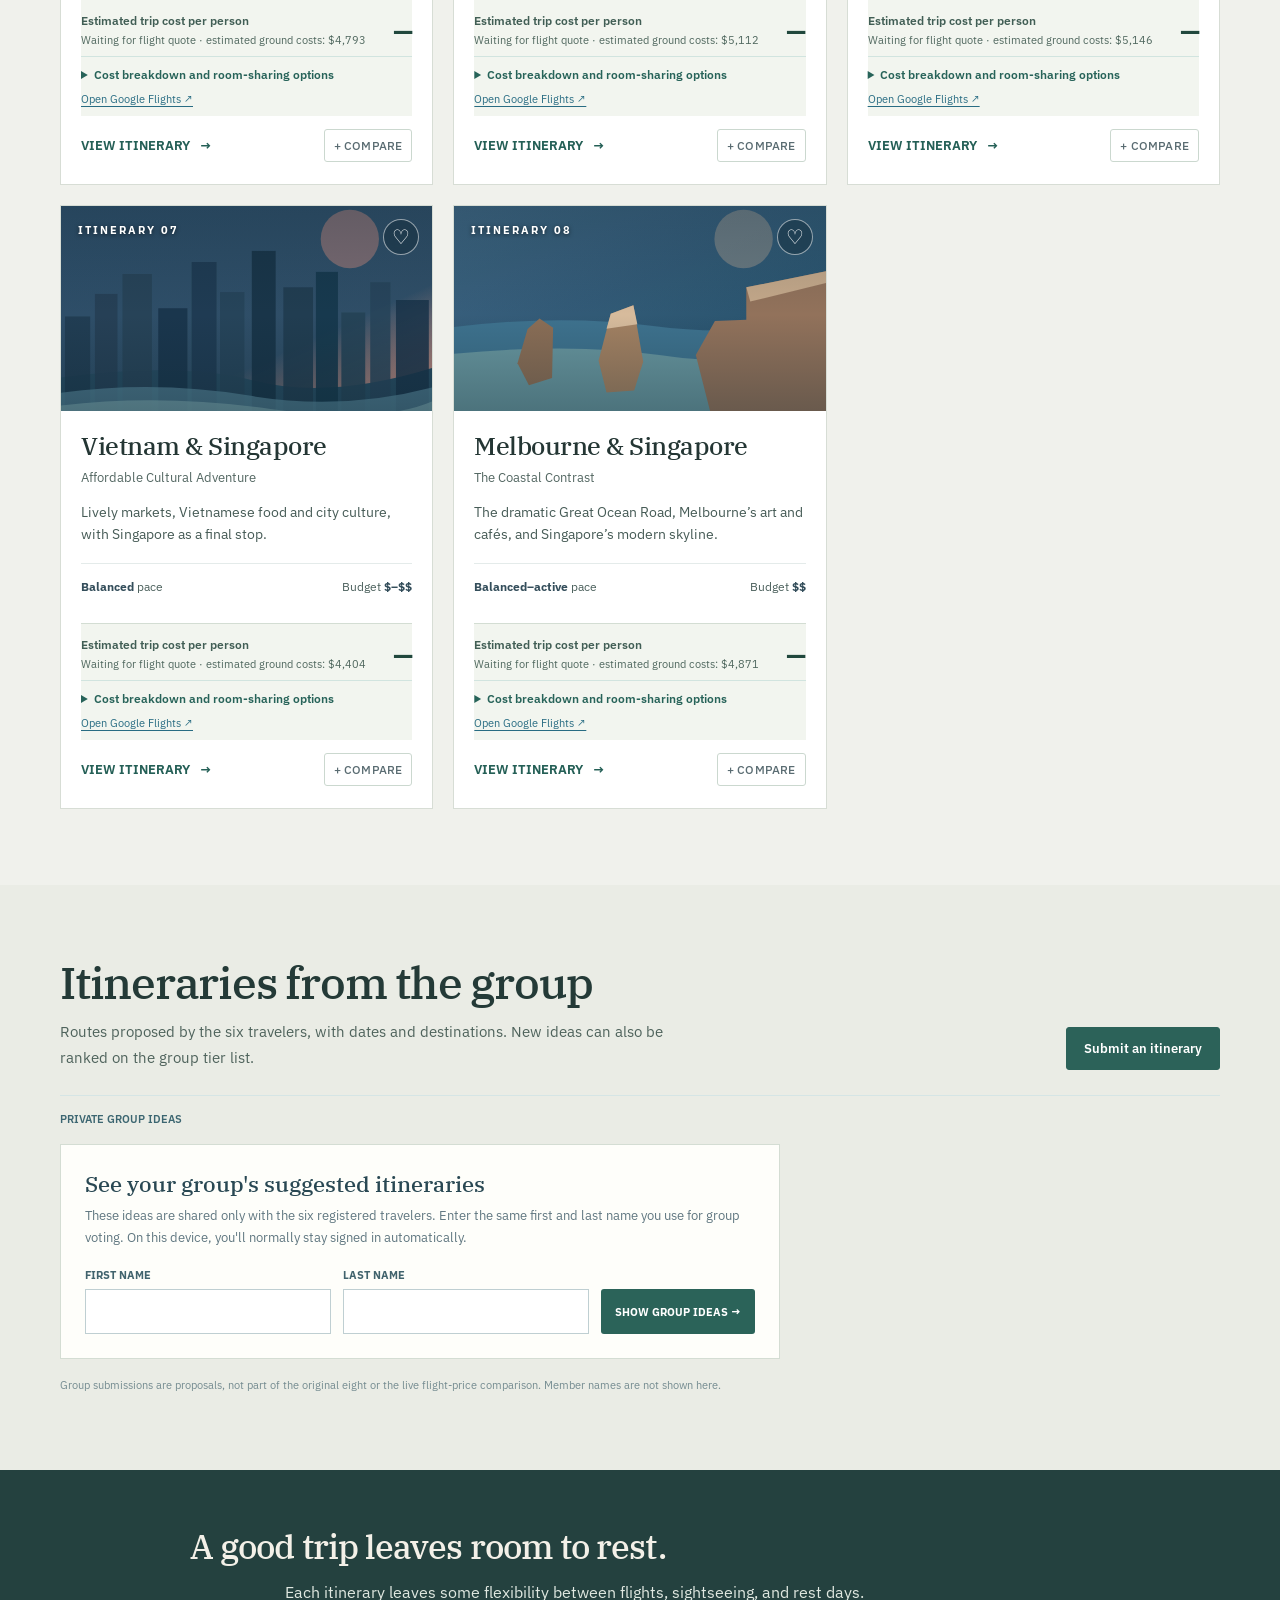
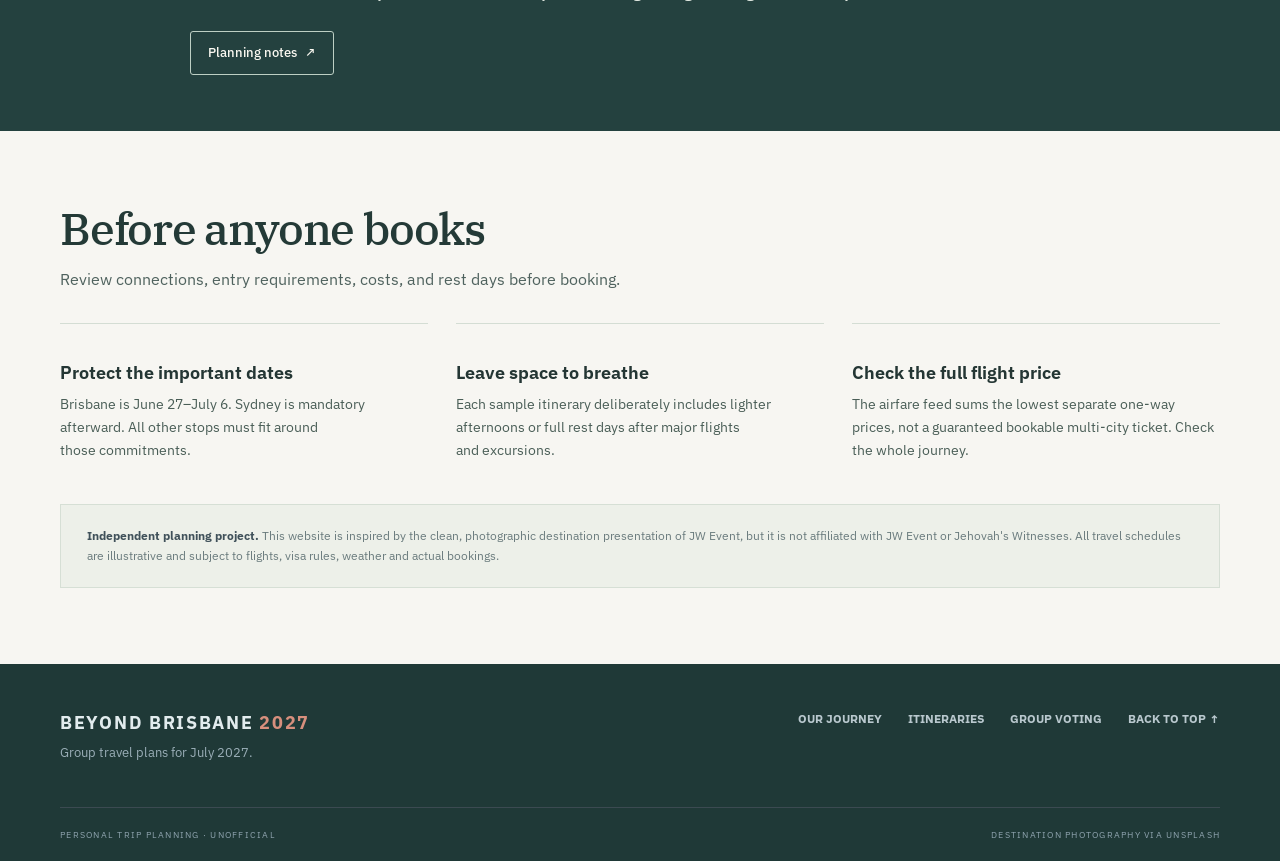
==== commit a3a7712f: "Keep confirmed hotel booking amount editable without changing the default" ====
--- a/index.html
+++ b/index.html
@@ -18,7 +18,7 @@
 
 <link rel="stylesheet" href="flight-prices.css?v=3" />
   <link rel="stylesheet" href="community-itineraries.css?v=1" />
-  <link rel="stylesheet" href="site-refinement.css?v=1" />
+  <link rel="stylesheet" href="site-refinement.css?v=2" />
 </head>
 <body class="site-home">
   <a class="skip-link" href="#itineraries">Skip to itineraries</a>
@@ -95,8 +95,15 @@
   <div class="bb-price-controls">
     <div class="bb-booked-summary" aria-label="Confirmed Brisbane hotel booking">
       <span>Brisbane hotel · booked</span>
-      <strong>A$10,700 group total</strong>
-      <small>≈ US$7,506 total / US$1,251 each · 6 travelers · Nov 4 reference exchange rate</small>
+      <strong id="bbBookingDisplay">A$10,700 group total</strong>
+      <small id="bbBookingUsd">≈ US$7,506 total / US$1,251 each · 6 travelers · Nov 4 exchange rate</small>
+      <details class="bb-booking-adjust">
+        <summary>Adjust booking amount</summary>
+        <label for="bbBookingAud">Total cost for all six (AUD)
+          <input id="bbBookingAud" type="number" min="1" max="100000" step="1" value="10700">
+        </label>
+        <small>Changes on this device only; the November 4 USD exchange rate stays fixed.</small>
+      </details>
     </div>
     <button class="bb-copy" id="bbCopyRoutes" type="button">Copy flight routes</button>
     <span id="bbPriceCount" style="font-size:12px;color:#42646a"></span>
@@ -444,8 +451,8 @@
 window.addEventListener('bb:prices-changed',render);
 
   </script>
-  <script src="ground-budgets.js?v=3" defer></script>
-  <script src="flight-prices.js?v=6" defer></script>
+  <script src="ground-budgets.js?v=4" defer></script>
+  <script src="flight-prices.js?v=7" defer></script>
   <script src="community-itineraries.js?v=1" defer></script>
 </body>
 </html>
--- a/site-refinement.css
+++ b/site-refinement.css
@@ -438,3 +438,24 @@
    scroll-behavior:auto!important;animation:none!important;transition:none!important;
  }
 }
+
+/* Optional correction to a confirmed hotel booking; kept out of the main flow. */
+.site-home .bb-booking-adjust{
+  border-top:1px solid #c8d7cb;margin-top:10px;padding-top:9px;
+  color:#315c50;font-size:12px;line-height:1.5;
+}
+.site-home .bb-booking-adjust summary{
+  cursor:pointer;font-size:12px;font-weight:600;color:#2c6156;
+}
+.site-home .bb-booking-adjust label{
+  display:flex;flex-direction:column;align-items:flex-start;
+  gap:7px;margin:13px 0 7px;font-size:12px;
+}
+.site-home .bb-booking-adjust input{
+  min-height:40px;width:175px;max-width:100%;
+  padding:8px 10px;border-radius:3px;border:1px solid #b7c9bc;
+  background:white;color:#243634;font-size:14px;
+}
+.site-home .bb-booking-adjust small{
+  display:block;max-width:285px;font-size:11px;color:#50675c;line-height:1.45;
+}
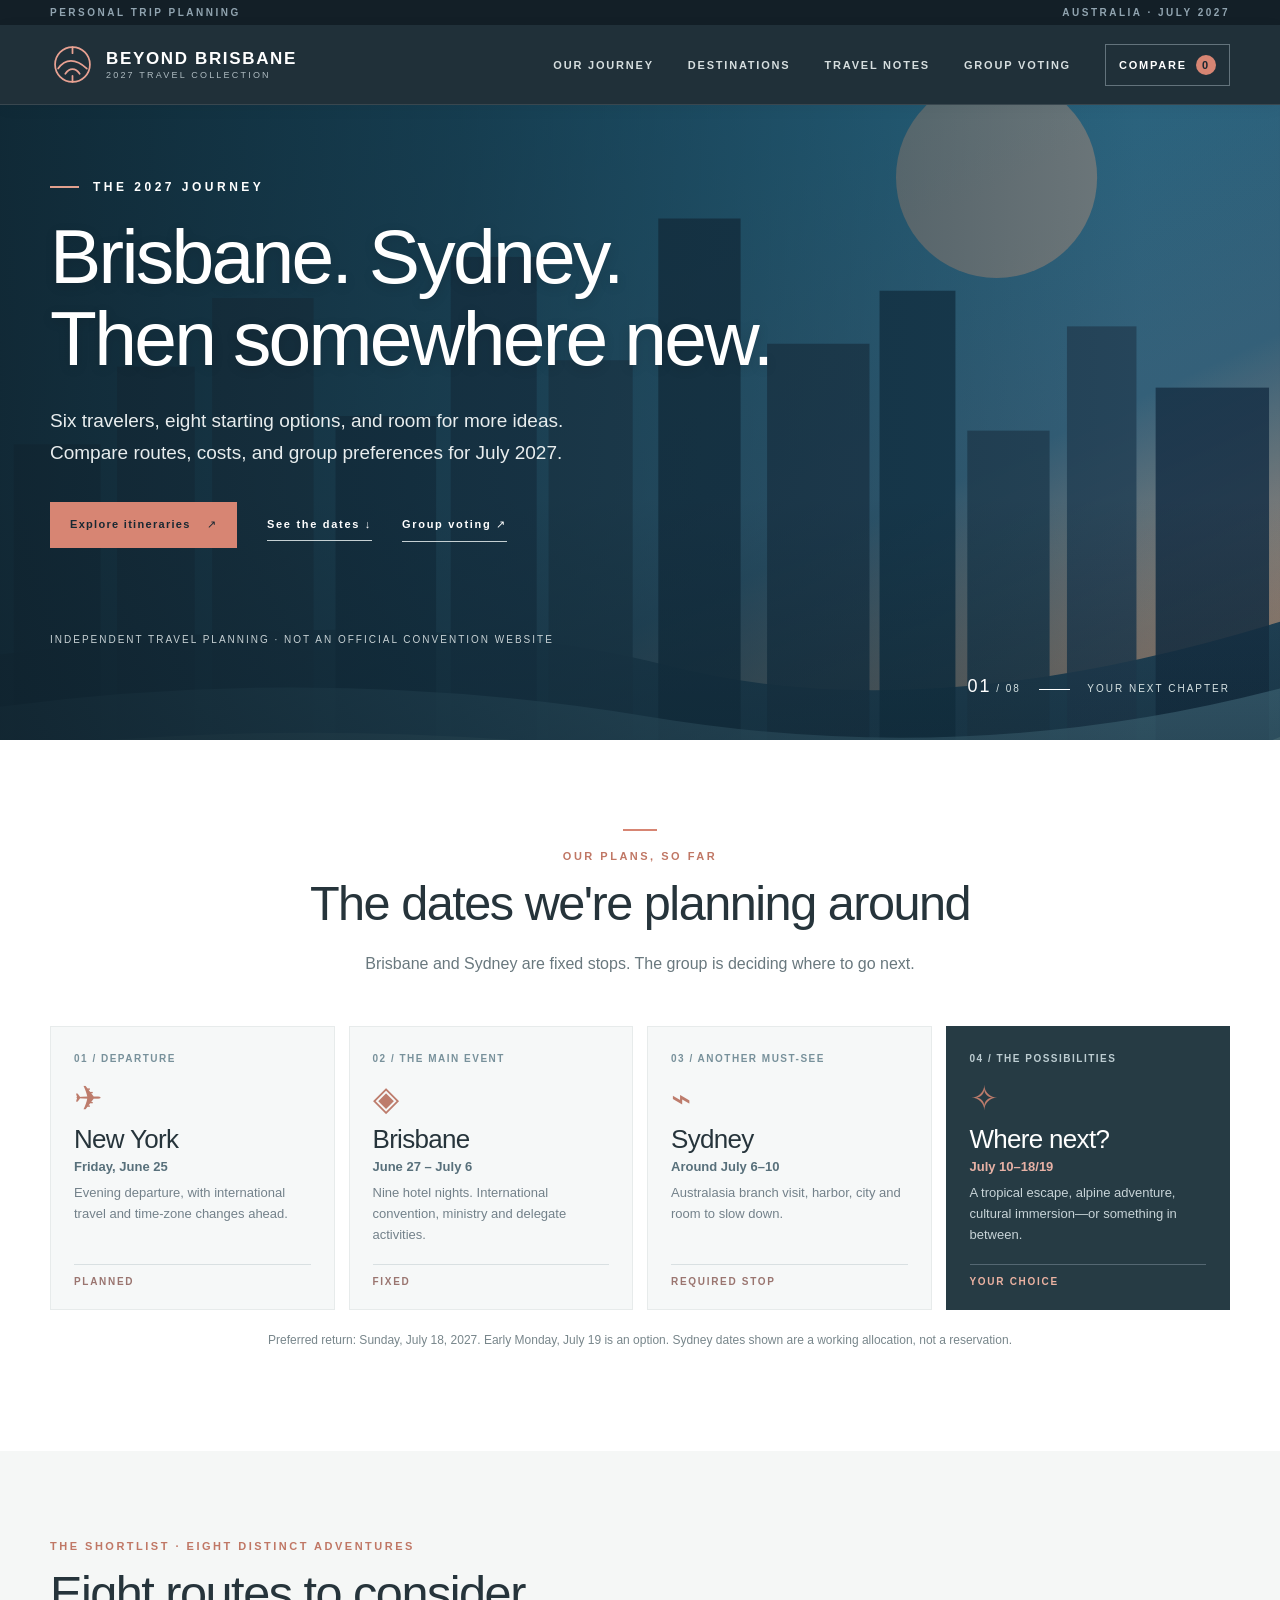
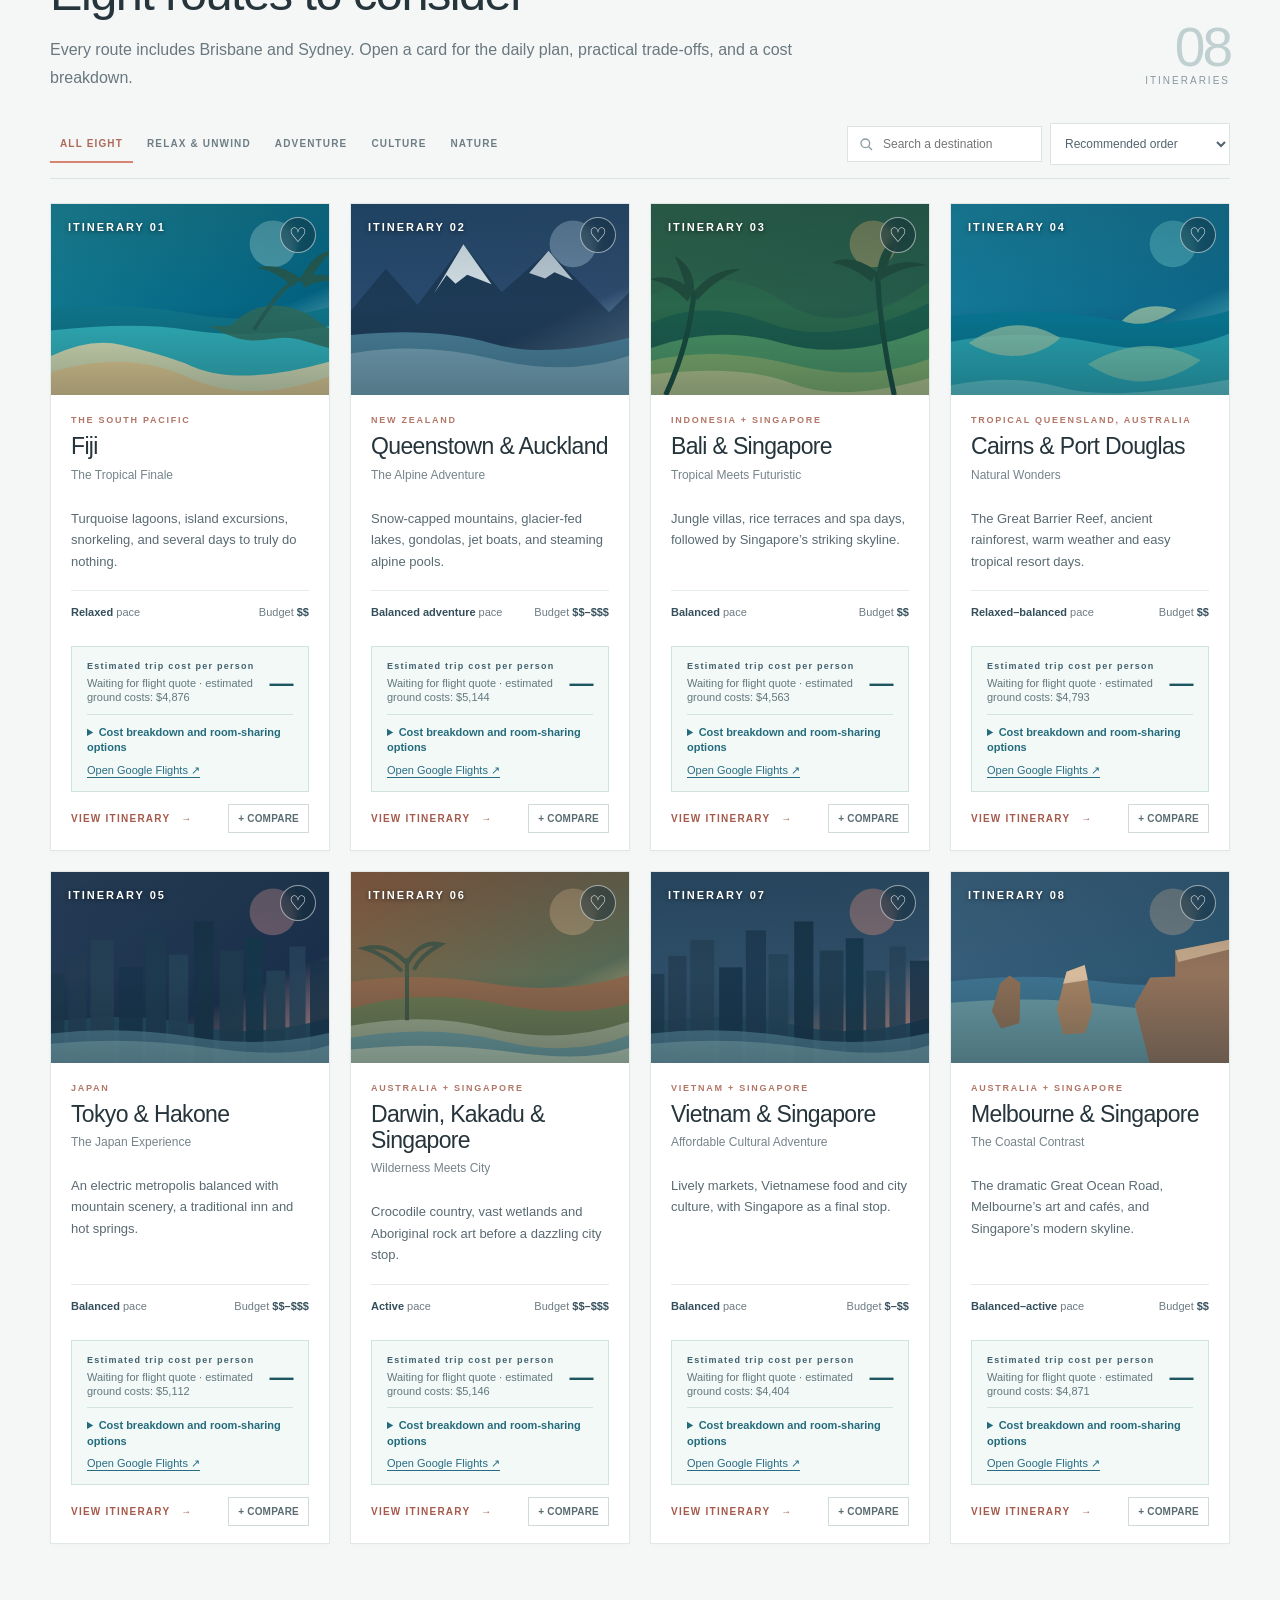
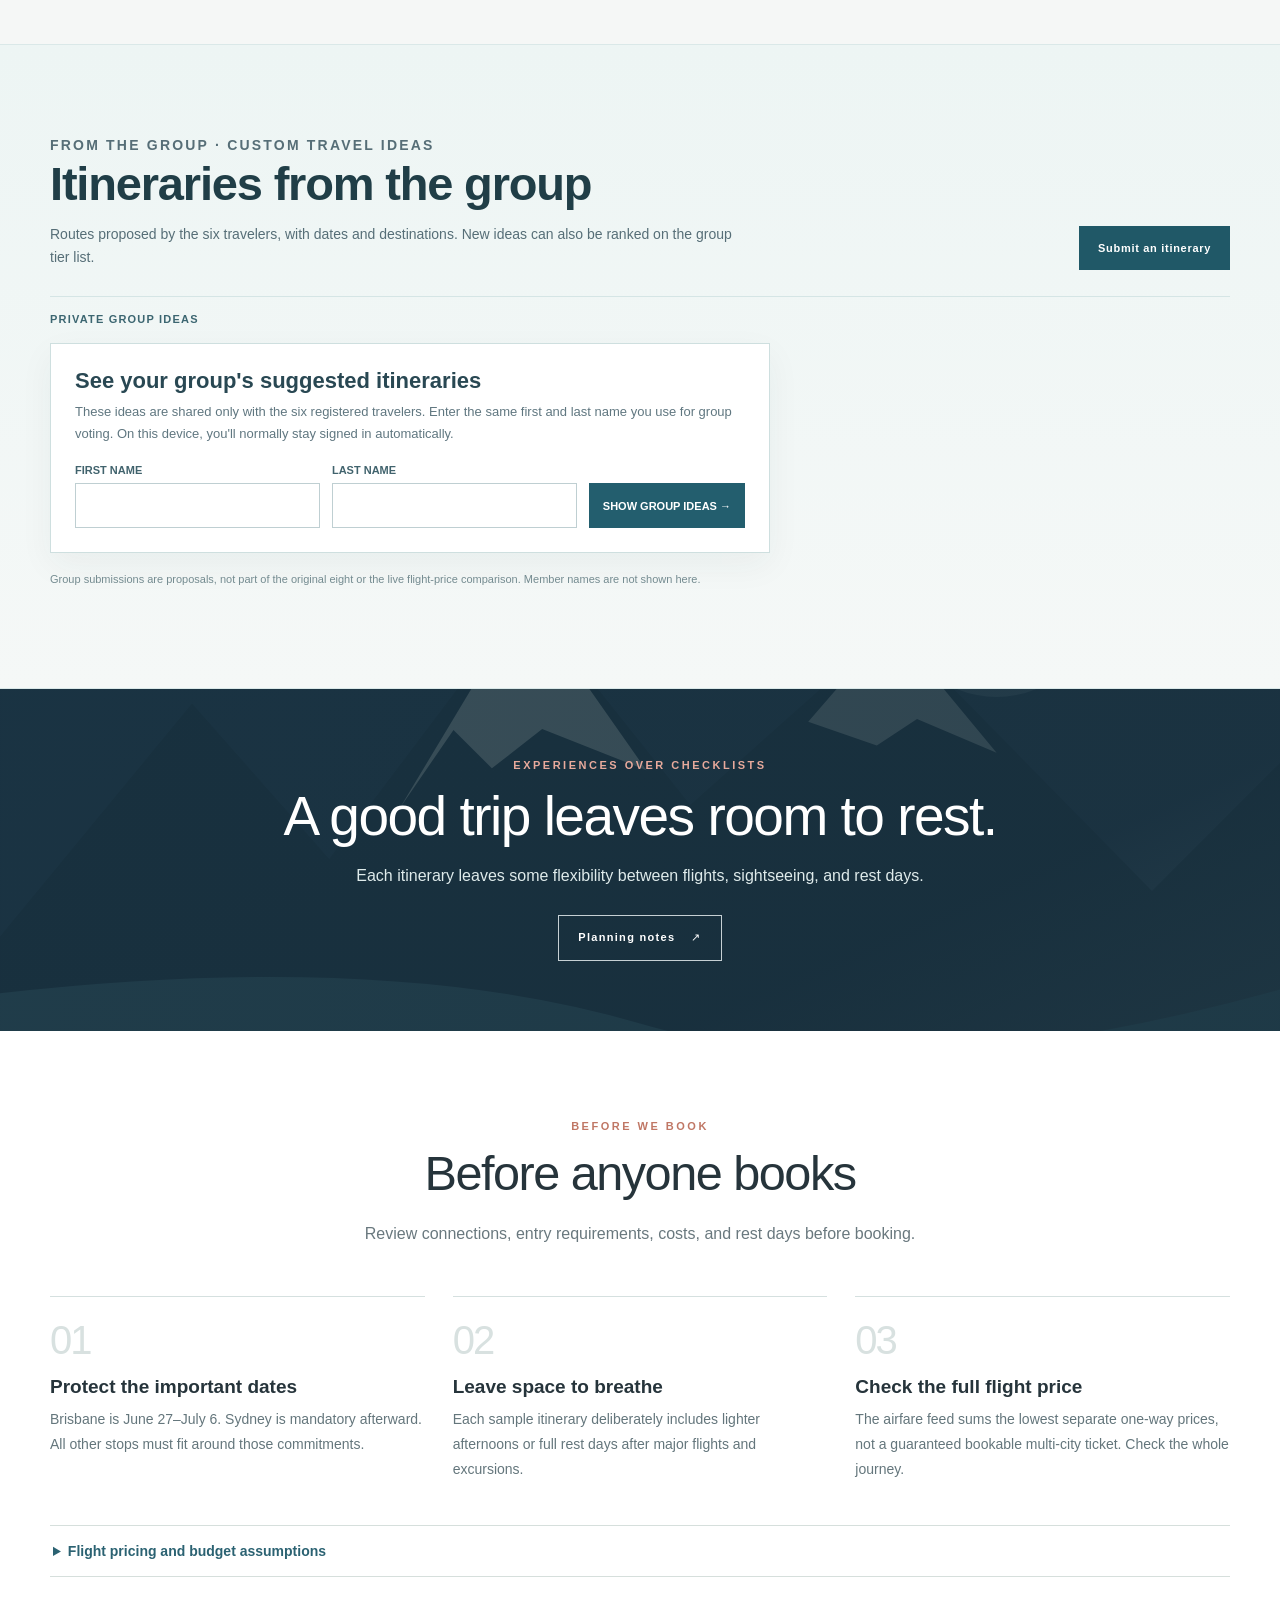
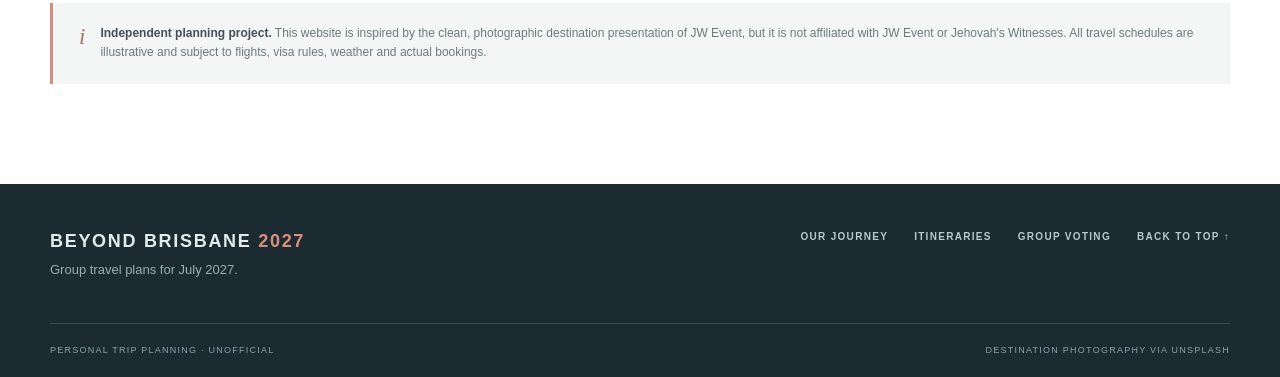
==== commit 14cef383: "Restore original Beyond Brisbane visual design and remove redundant trip-pricing panels" ====
--- a/index.html
+++ b/index.html
@@ -16,10 +16,9 @@
 
   </style>
 
-<link rel="stylesheet" href="flight-prices.css?v=3" />
+<link rel="stylesheet" href="flight-prices.css?v=4" />
   <link rel="stylesheet" href="community-itineraries.css?v=1" />
-  <link rel="stylesheet" href="site-refinement.css?v=2" />
-</head>
+  </head>
 <body class="site-home">
   <a class="skip-link" href="#itineraries">Skip to itineraries</a>
   <div class="eyebrow-bar"><span>PERSONAL TRIP PLANNING</span><span>AUSTRALIA · JULY 2027</span></div>
@@ -83,69 +82,7 @@
           </div>
           <div class="toolbar-right"><label class="search-wrap"><span class="sr-only">Search itineraries</span><svg viewBox="0 0 24 24" aria-hidden="true"><circle cx="11" cy="11" r="6.5"/><path d="m16 16 5 5"/></svg><input id="searchInput" type="search" placeholder="Search a destination" autocomplete="off" /></label><label class="sort-wrap"><span class="sr-only">Sort itineraries</span><select id="sortSelect"><option value="recommended">Recommended order</option><option value="fare">Lowest airfare first</option><option value="total">Lowest total trip estimate first</option><option value="cost">Lower budget first</option><option value="pace">Most relaxed first</option><option value="alpha">A to Z</option></select></label></div>
         </div>
-<section id="fareHub" class="bb-price-panel" aria-labelledby="fareHubTitle">
-  <div class="bb-price-head">
-   <div>
-    <p class="bb-price-overline">Flight comparison · July 2027</p>
-    <h3 id="fareHubTitle">Trip costs, including flights</h3>
-    <p>Flights update through Google Flights data. Other costs are researched estimates for six travelers, except for our confirmed Brisbane hotel booking. Flight legs are priced separately, not as one bookable itinerary.</p>
-   </div>
-   <button class="bb-refresh" id="bbRefresh" type="button">Check flight prices</button>
-  </div>
-  <div class="bb-price-controls">
-    <div class="bb-booked-summary" aria-label="Confirmed Brisbane hotel booking">
-      <span>Brisbane hotel · booked</span>
-      <strong id="bbBookingDisplay">A$10,700 group total</strong>
-      <small id="bbBookingUsd">≈ US$7,506 total / US$1,251 each · 6 travelers · Nov 4 exchange rate</small>
-      <details class="bb-booking-adjust">
-        <summary>Adjust booking amount</summary>
-        <label for="bbBookingAud">Total cost for all six (AUD)
-          <input id="bbBookingAud" type="number" min="1" max="100000" step="1" value="10700">
-        </label>
-        <small>Changes on this device only; the November 4 USD exchange rate stays fixed.</small>
-      </details>
-    </div>
-    <button class="bb-copy" id="bbCopyRoutes" type="button">Copy flight routes</button>
-    <span id="bbPriceCount" style="font-size:12px;color:#42646a"></span>
-  </div>
-  <p id="bbQuoteStatus" class="bb-price-status" role="status">Checking fare-service connection…</p>
-  <details class="bb-price-notes"><summary>How accurate are these prices?</summary><p class="bb-price-footnote">Airfare is sourced from Google Flights via SerpApi and cached for up to three days (200 searches/month cap). It is the lowest separate one-way economy fare for <strong>one adult</strong>; six seats at that rate are not guaranteed. Airport timing, baggage, connections and through-ticket availability must be checked before booking. Aside from the booked Brisbane hotel, ground costs are <strong>November 2026 research-based estimates, not July 2027 quotes</strong>. The planning range is a scenario, not a statistical confidence interval. Meal/tour choices, actual bed configuration and exchange rates can materially change totals.</p></details>
- </section>
-        <section id="budgetOverview" class="bb-budget-overview" aria-labelledby="bbBudgetTitle">
-          <div class="bb-budget-overview-head">
-            <div>
-              <p class="bb-price-overline">FULL-TRIP BUDGETS · USD PER ADULT</p>
-              <h3 id="bbBudgetTitle">What would each trip cost?</h3>
-              <p>All options share the booked Brisbane hotel, four estimated nights in Sydney, and seven nights in other destinations. For unbooked stays we compare shared hotel rooms with group rentals.</p>
-            </div>
-            <div class="bb-budget-side"><span>Traveling together</span><strong>6 adults</strong><small>Rooms shared two per room; other arrangements are still estimates.</small></div>
-          </div>
-          <div id="bbBudgetLeaderboard" class="bb-budget-leaderboard" aria-live="polite">
-            <p>Loading the current flight-price totals…</p>
-          </div>
-          <details class="bb-methodology">
-            <summary>How the estimates and room-sharing comparisons are calculated</summary>
-            <p><strong>Accommodation:</strong> Brisbane is confirmed at A$10,700 for six, converted at A$1 = US$0.701513 on November 4, 2026. Each person's share is about US$1,251. For other stays, we compare three rooms (including a 12% tax/fee estimate) with a legal six-person rental including cleaning fees. We prefer hotel rooms if the rental saves less than 5%. These other rates are shopping targets, <strong>not verified July 2027 bookings</strong>.</p>
-            <p><strong>Other costs:</strong> Destination-based daily meal and local travel budgets plus itinerary-specific excursions, airport transfers, insurance, checked baggage, travel-day meals and entry allowances. Add a 10% buffer to unbooked ground expenses, excluding the confirmed Brisbane hotel. Flights retain the live-feed cached price; the displayed scenario range assumes ground costs approximately 15% lower to 30% higher and fares up to 40% higher than the lowest returned separate legs.</p>
-            <p><strong>Research benchmarks:</strong>
-              <a href="https://www.budgetyourtrip.com/australia/brisbane/" target="_blank" rel="noopener noreferrer">Brisbane</a> ·
-              <a href="https://www.budgetyourtrip.com/Australia/Sydney" target="_blank" rel="noopener noreferrer">Sydney</a> ·
-              <a href="https://www.budgetyourtrip.com/fiji" target="_blank" rel="noopener noreferrer">Fiji</a> ·
-              <a href="https://www.queenstownnz.co.nz/stories/post/queenstown-accommodation-faqs/" target="_blank" rel="noopener noreferrer">Queenstown</a> ·
-              <a href="https://balinsky.info/en/knowledge/bali-villa-rental-rates-by-area-2026" target="_blank" rel="noopener noreferrer">3-bedroom Bali villas</a> ·
-              <a href="https://www.budgetyourtrip.com/australia/cairns" target="_blank" rel="noopener noreferrer">Cairns</a> ·
-              <a href="https://www.budgetyourtrip.com/Japan/tokyo" target="_blank" rel="noopener noreferrer">Tokyo</a> ·
-              <a href="https://www.budgetyourtrip.com/Singapore" target="_blank" rel="noopener noreferrer">Singapore</a> ·
-              <a href="https://www.budgetyourtrip.com/australia/darwin/" target="_blank" rel="noopener noreferrer">Darwin</a> ·
-              <a href="https://www.budgetyourtrip.com/Vietnam" target="_blank" rel="noopener noreferrer">Vietnam</a> ·
-              <a href="https://www.budgetyourtrip.com/australia/melbourne" target="_blank" rel="noopener noreferrer">Melbourne</a> ·
-              <a href="https://www.nerdwallet.com/travel/learn/are-airbnbs-more-cost-effective-than-hotels" target="_blank" rel="noopener noreferrer">Six-person accommodation comparison</a> ·
-              <a href="https://www.ura.gov.sg/guidelines/property-and-business-owners/property/short-term-accommodation/" target="_blank" rel="noopener noreferrer">Singapore rental restrictions</a>.
-            </p>
-            <p>Other accommodation and cost benchmarks collected November 4, 2026. Brisbane lodging is booked; its USD equivalent uses that date's reference rate. Other July 2027 room availability and prices are not verified. Some itinerary narrative transfer dates differ from the flight-search dates; the cost model follows the flight-search legs. No automatic prices are estimated for custom group-submitted itineraries.</p>
-          </details>
-        </section>
-        <div class="itinerary-grid" id="itineraryGrid" aria-live="polite"></div>
+<div class="itinerary-grid" id="itineraryGrid" aria-live="polite"></div>
         <div class="empty-state" id="emptyState" hidden><h3>No itineraries found</h3><p>Try another destination or remove a filter.</p><button type="button" class="button button-outline-dark" id="resetFilters">SHOW ALL EIGHT</button></div>
       </div>
     </section>
@@ -195,6 +132,35 @@
           <article><div class="planning-no">02</div><h3>Leave space to breathe</h3><p>Each sample itinerary deliberately includes lighter afternoons or full rest days after major flights and excursions.</p></article>
           <article><div class="planning-no">03</div><h3>Check the full flight price</h3><p>The airfare feed sums the lowest separate one-way prices, not a guaranteed bookable multi-city ticket. Check the whole journey.</p></article>
         </div>
+        <details id="fareHub" class="planning-price-details">
+          <summary>Flight pricing and budget assumptions</summary>
+          <div class="planning-price-content">
+            <p>Each card shows the latest cached airfare plus estimated lodging, meals, transport and activities. The Brisbane hotel is already booked. All other costs are planning estimates, not bookable quotes.</p>
+            <div class="planning-price-actions">
+              <button id="bbRefresh" type="button" class="bb-refresh">Check flight prices</button>
+              <button id="bbCopyRoutes" type="button" class="bb-copy">Copy flight routes</button>
+            </div>
+            <p id="bbQuoteStatus" class="bb-price-status" role="status">Checking flight prices…</p>
+            <p id="bbPriceCount" class="bb-price-count" aria-live="polite"></p>
+            <div class="bb-booked-summary">
+              <strong>Brisbane hotel · booked</strong>
+              <span id="bbBookingDisplay">A$10,700 group total</span>
+              <small id="bbBookingUsd">≈ US$7,506 total · US$1,251 each (six people, November 4 reference rate)</small>
+              <details class="bb-booking-adjust">
+                <summary>Adjust the booking total</summary>
+                <label for="bbBookingAud">Total for all six in AUD
+                  <input id="bbBookingAud" type="number" min="1" max="100000" step="1" value="10700" />
+                </label>
+                <small>Changes apply only on this device; the reference exchange rate stays fixed.</small>
+              </details>
+            </div>
+            <details class="bb-methodology">
+              <summary>How the estimates are calculated</summary>
+              <p>Airfare is the sum of separately priced Google Flights one-way legs, cached for up to three days. Six seats and protected connections are not guaranteed. All other costs are researched estimates for July 2027, except the confirmed Brisbane hotel. For unbooked lodging, the model compares three shared hotel rooms with a six-person rental, including modeled taxes and cleaning fees; it uses the rental only when savings exceed 5%. Singapore uses hotels. A 10% contingency covers unbooked ground expenses; the planning range is not a statistical confidence interval.</p>
+              <p>Cost benchmarks: <a href="https://www.budgetyourtrip.com/" target="_blank" rel="noopener noreferrer">Budget Your Trip</a> and local travel-cost references linked in each itinerary's accommodation breakdown. All figures should be checked before booking.</p>
+            </details>
+          </div>
+        </details>
         <div class="note-strip"><span class="note-symbol">i</span><p><strong>Independent planning project.</strong> This website is inspired by the clean, photographic destination presentation of JW Event, but it is not affiliated with JW Event or Jehovah's Witnesses. All travel schedules are illustrative and subject to flights, visa rules, weather and actual bookings.</p></div>
       </div>
     </section>
--- a/flight-prices.css
+++ b/flight-prices.css
@@ -77,3 +77,83 @@
 .detail-budget-summary span{font-size:10px;letter-spacing:.7px;text-transform:uppercase;color:#486d76;font-weight:800}
 .detail-budget-summary strong{font-size:28px;color:#205968;line-height:1.2}
 .detail-budget-summary small{font-size:11px;line-height:1.45;color:#577882}
+
+/* Quiet, collapsed pricing controls. The itinerary cards remain the primary
+   budget comparison; this disclosure is for sources and manual adjustments. */
+.planning-price-details{
+  border-top:1px solid #d6dfdc;
+  border-bottom:1px solid #d6dfdc;
+  margin:28px 0 26px;
+  color:#34505a;
+}
+.planning-price-details>summary{
+  cursor:pointer;
+  padding:17px 3px;
+  font-size:14px;
+  font-weight:650;
+  color:#2b6272;
+  list-style:revert;
+}
+.planning-price-details>summary:hover{color:#a66251}
+.planning-price-details[open]>summary{border-bottom:1px solid #d6dfdc}
+.planning-price-content{
+  padding:18px 3px 24px;
+  max-width:780px;
+}
+.planning-price-content>p:first-child{
+  margin:0 0 17px;
+  font-size:13px;
+  line-height:1.65;
+  color:#4d6770;
+}
+.planning-price-actions{display:flex;gap:9px;flex-wrap:wrap;align-items:center}
+.planning-price-actions .bb-refresh,.planning-price-actions .bb-copy{
+  padding:10px 14px;
+  border:1px solid #2c6977;
+  font-size:12px;
+  letter-spacing:0;
+  font-weight:650;
+  min-height:42px;
+  cursor:pointer;
+}
+.planning-price-actions .bb-refresh{color:#fff;background:#2b6877}
+.planning-price-actions .bb-copy{color:#2b6877;background:#fff;border-color:#b3c9ce}
+.planning-price-actions button:disabled{opacity:.55;cursor:wait}
+.planning-price-content .bb-price-count,.planning-price-content .bb-price-status{
+  font-size:12px;
+  color:#496973;
+  line-height:1.6;
+  margin:10px 0 0;
+}
+.planning-price-content .bb-booked-summary{
+  display:grid;
+  gap:5px;
+  margin-top:20px;
+  border-top:1px solid #e0e7e5;
+  padding:17px 0 0;
+}
+.planning-price-content .bb-booked-summary>strong{font-size:13px;color:#334f56}
+.planning-price-content #bbBookingDisplay{font-size:19px;font-weight:700;color:#275d6a}
+.planning-price-content .bb-booked-summary>small{font-size:12px;color:#5c757b}
+.planning-price-content .bb-booking-adjust{margin-top:8px;font-size:12px;max-width:380px}
+.planning-price-content .bb-booking-adjust summary{cursor:pointer;color:#306b78;font-weight:650}
+.planning-price-content .bb-booking-adjust label{display:flex;flex-direction:column;gap:6px;margin:12px 0 6px;font-size:12px}
+.planning-price-content .bb-booking-adjust input{
+  width:190px;
+  max-width:100%;
+  padding:9px;
+  border:1px solid #b9cbcf;
+  background:#fff;
+  min-height:42px;
+  color:#263c44;
+}
+.planning-price-content .bb-booking-adjust small{font-size:11px;color:#61777e;line-height:1.6;display:block}
+.planning-price-content .bb-methodology{
+  border:0;
+  border-top:1px solid #e0e7e5;
+  margin-top:19px;
+  padding-top:14px;
+}
+.planning-price-content .bb-methodology summary{font-size:12px;color:#306b78;font-weight:650}
+.planning-price-content .bb-methodology p{font-size:12px;color:#4c6670;line-height:1.65;max-width:74ch}
+.planning-price-content .bb-methodology a{color:#2a7188;text-decoration:underline;text-underline-offset:3px}
